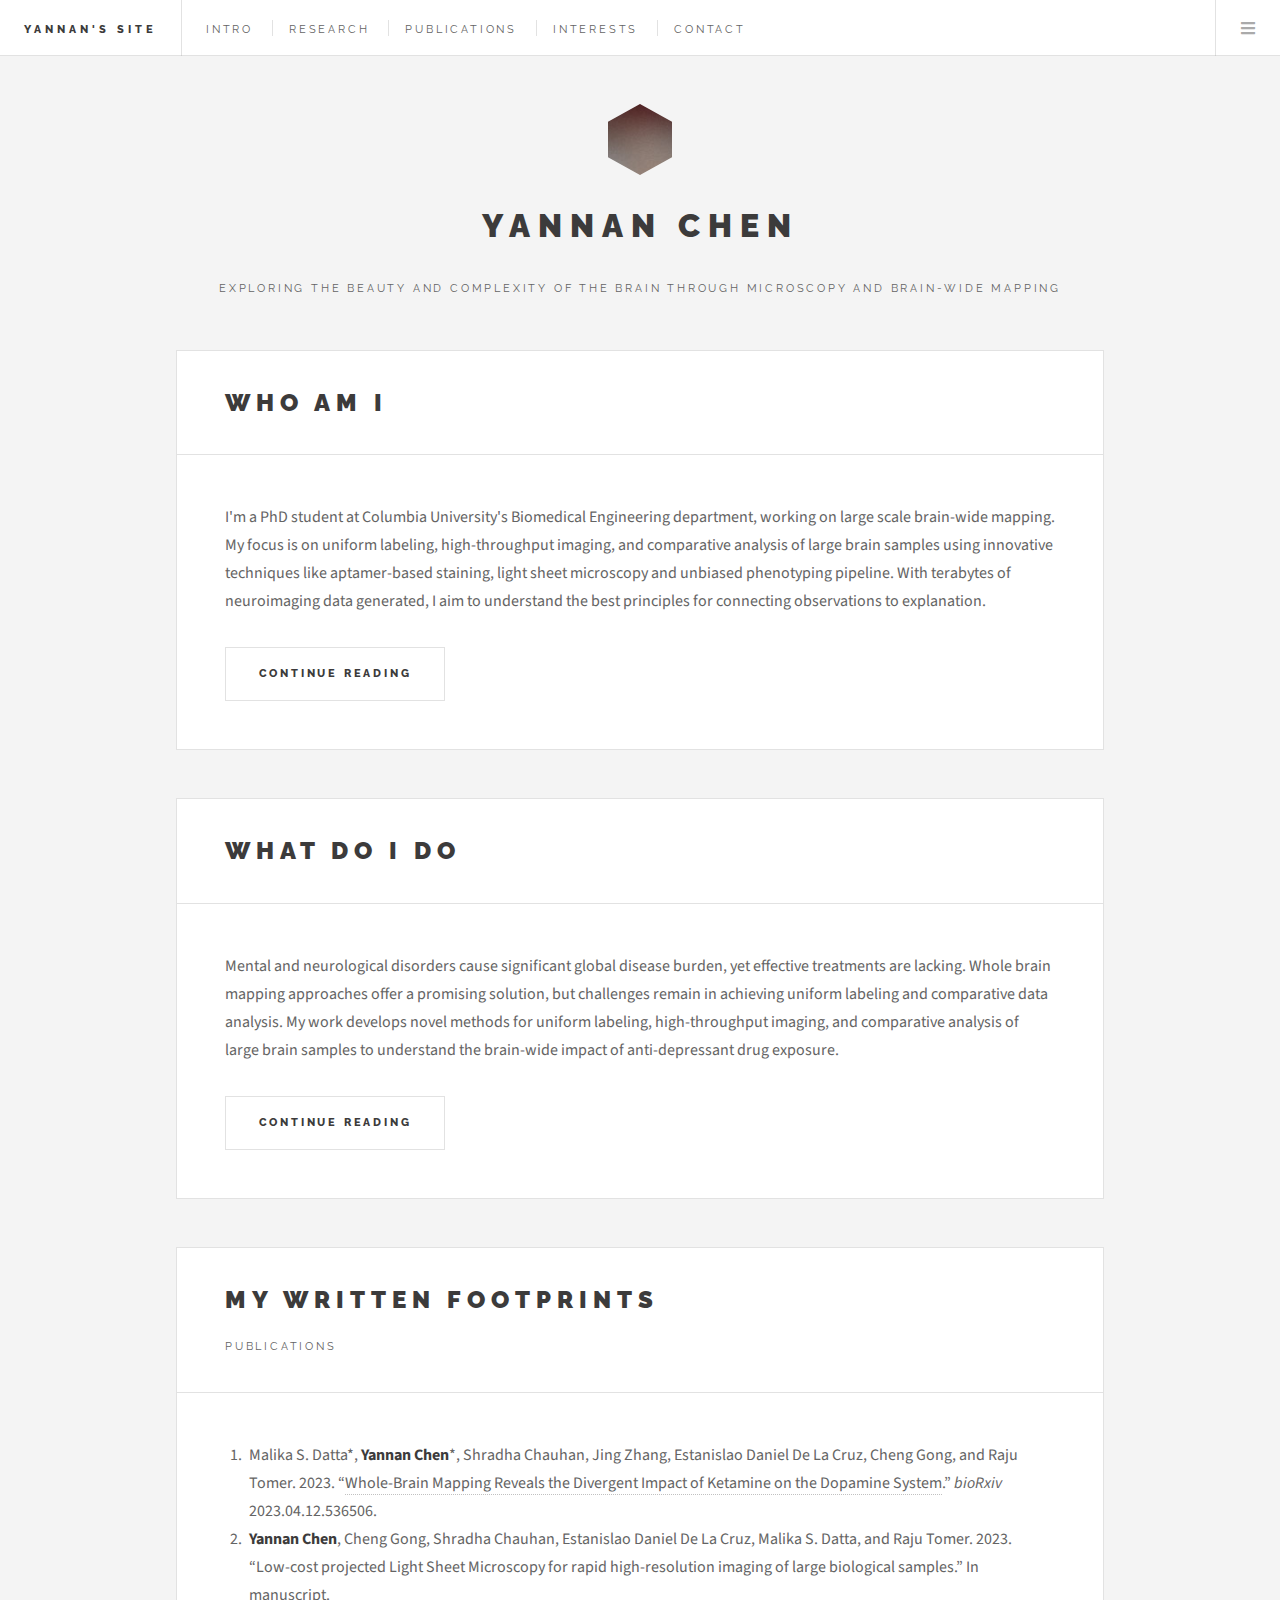
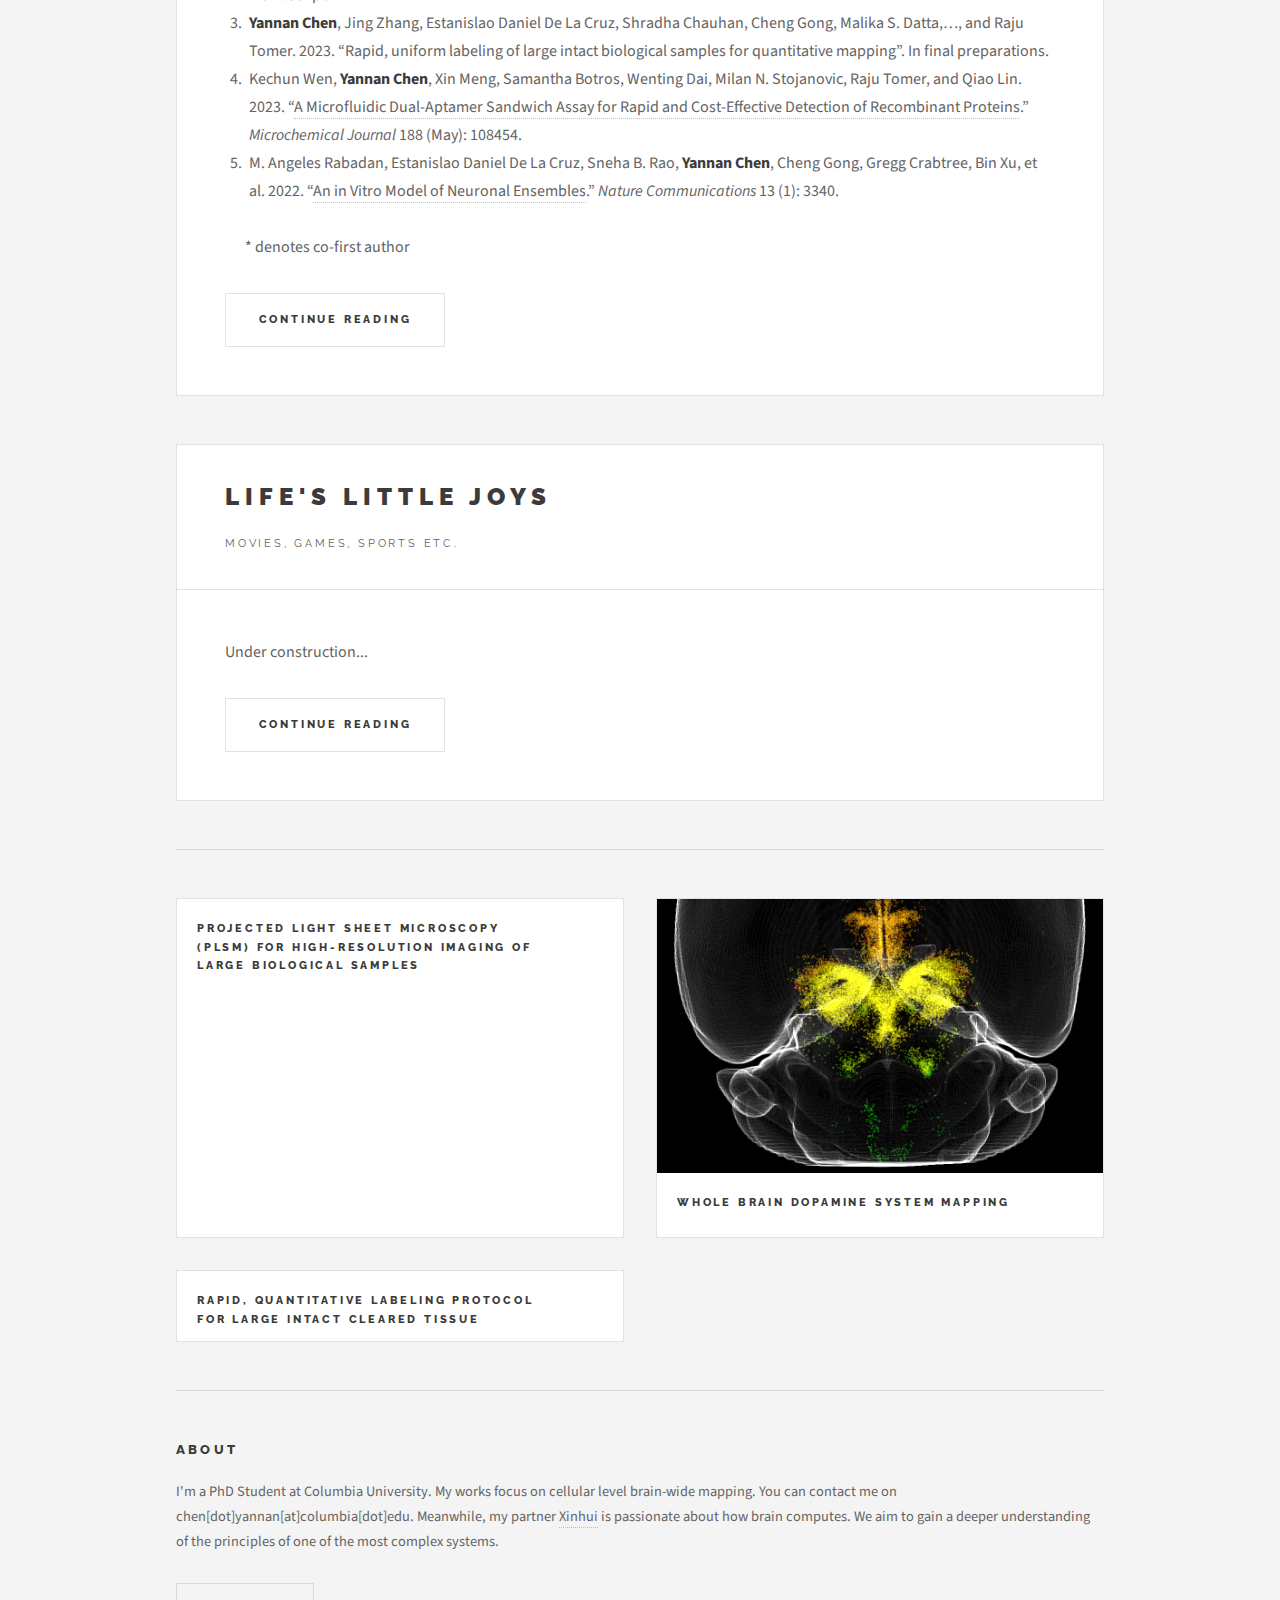
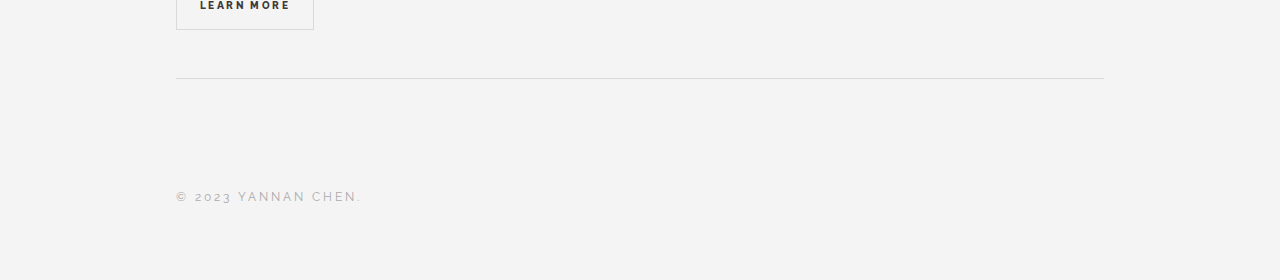
==== index.html @ 4d0bcd58 "Update publication and cv" ====
<!DOCTYPE HTML>
<!--
	Yannan Chen's website
	html5up.net | @ajlkn
	Free for personal and commercial use under the CCA 3.0 license (html5up.net/license)
-->
<html>
	<head>
		<title>Yannan Chen's Site</title>
		<meta charset="utf-8" />
		<meta name="viewport" content="width=device-width, initial-scale=1, user-scalable=no" />
		<link rel="stylesheet" href="assets/css/main.css" />
	</head>
	<body class="is-preload">

		<!-- Wrapper -->
			<div id="wrapper">

				<!-- Header -->
					<header id="header">
						<h1><a href="index.html">YANNAN'S SITE</a></h1>
						<nav class="links">
							<ul>
								<li><a href="intro.html">Intro</a></li>
								<li><a href="research.html">Research</a></li>
								<li><a href="publications.html">Publications</a></li>
								<li><a href="interests.html">Interests</a></li>
								<li><a href="contact.html">Contact</a></li>
							</ul>
						</nav>
						<nav class="main">
							<ul>
								<li class="menu">
									<a class="fa-bars" href="#menu">Menu</a>
								</li>
							</ul>
						</nav>
					</header>

				<!-- Menu -->
					<section id="menu">

						<!-- Links -->
							<section>
								<ul class="links">
									<li>
										<a href="intro.html">
											<h3>Intro</h3>
											<p>Who am I</p>
										</a>
									</li>
									<li>
										<a href="research.html">
											<h3>Research</h3>
											<p>What do I do</p>
										</a>
									</li>
									<li>
										<a href="publications.html">
											<h3>Publications</h3>
											<p>My written footprints</p>
										</a>
									</li>
									<li>
										<a href="interests.html">
											<h3>Interests</h3>
											<p>Life's little joys</p>
										</a>
									</li>
									<li>
										<a href="contact.html">
											<h3>Contact</h3>
											<p>Where to find me</p>
										</a>
									</li>
								</ul>
							</section>

						<!-- Actions -->
							<!-- <section>
								<ul class="actions stacked">
									<li><a href="#" class="button large fit">Log In</a></li>
								</ul>
							</section> -->

					</section>

				<!-- Main -->
					<div id="main">

						<!-- Post -->
							<article class="post">
								<header>
									<div class="title">
										<h2><a href="intro.html">Who am I</a></h2>
										<!-- <p></p> -->
									</div>
									<!-- <div class="meta">
										<time class="published" datetime="2015-11-01">November 1, 2015</time>
										<a href="#" class="author"><span class="name">Jane Doe</span><img src="images/avatar.jpg" alt="" /></a>
									</div> -->
								</header>
								<!-- <a href="single.html" class="image featured"><img src="images/pic01.jpg" alt="" /></a> -->
								<!-- <p><span class="image left"><img src="images/pic09.jpg" alt="" /></span> -->
									
									I'm a PhD student at Columbia University's Biomedical Engineering department, working on large scale brain-wide mapping. My focus is on uniform labeling, high-throughput imaging, and comparative analysis of large brain samples using innovative techniques like aptamer-based staining, light sheet microscopy and unbiased phenotyping pipeline. With terabytes of neuroimaging data generated, I aim to understand the best principles for connecting observations to explanation.
									
								</p>
								<footer>
									<ul class="actions">
										<li><a href="intro.html" class="button large">Continue Reading</a></li>
									</ul>
									<!-- <ul class="stats">
										<li><a href="#">General</a></li>
										<li><a href="#" class="icon solid fa-heart">28</a></li>
										<li><a href="#" class="icon solid fa-comment">128</a></li>
									</ul> -->
								</footer>
							</article>

						<!-- Post -->
							<article class="post">
								<header>
									<div class="title">
										<h2><a href="research.html">What do I do</a></h2>
										<!-- <p>Brain mapping</p> -->
									</div>
								</header>
								<!-- <a class="image right"><img src="images/TH-section.png" alt="" /></a> -->
								<p> Mental and neurological disorders cause significant global disease burden, yet effective treatments are lacking. Whole brain mapping approaches offer a promising solution, but challenges remain in achieving uniform labeling and comparative data analysis. My work develops novel methods for uniform labeling, high-throughput imaging, and comparative analysis of large brain samples to understand the brain-wide impact of anti-depressant drug exposure.</p>
								<footer>
									<ul class="actions">
										<li><a href="research.html" class="button large">Continue Reading</a></li>
									</ul>

								</footer>
							</article>

						<!-- Post -->
							<article class="post">
								<header>
									<div class="title">
										<h2><a href="publications.html">My written footprints</a></h2>
										<p>Publications</p>
									</div>
								</header>
								
								<ol>
									
									<p><li>Malika S. Datta*, <b>Yannan Chen</b>*, Shradha Chauhan, Jing Zhang, Estanislao Daniel De La Cruz, Cheng Gong, and Raju Tomer. 2023. “<a href="https://www.biorxiv.org/content/10.1101/2023.04.12.536506v1" target="_blank">Whole-Brain Mapping Reveals the Divergent Impact of Ketamine on the Dopamine System</a>.” <i>bioRxiv</i> 2023.04.12.536506.
									</li>
									<li><b>Yannan Chen</b>, Cheng Gong, Shradha Chauhan, Estanislao Daniel De La Cruz, Malika S. Datta, and Raju Tomer. 2023. “Low-cost projected Light Sheet Microscopy for rapid high-resolution imaging of large biological samples.” In manuscript.
									</li>
									<li><b>Yannan Chen</b>, Jing Zhang, Estanislao Daniel De La Cruz, Shradha Chauhan, Cheng Gong, Malika S. Datta,…, and Raju Tomer. 2023. “Rapid, uniform labeling of large intact biological samples for quantitative mapping”. In final preparations. 
									</li>
									<li>Kechun Wen, <b>Yannan Chen</b>, Xin Meng, Samantha Botros, Wenting Dai, Milan N. Stojanovic, Raju Tomer, and Qiao Lin. 2023. “<a href="https://www.sciencedirect.com/science/article/pii/S0026265X23000723" target="_blank">A Microfluidic Dual-Aptamer Sandwich Assay for Rapid and Cost-Effective Detection of Recombinant Proteins</a>.” <i>Microchemical Journal</i> 188 (May): 108454.
									</li>
									<li>M. Angeles Rabadan, Estanislao Daniel De La Cruz, Sneha B. Rao, <b>Yannan Chen</b>, Cheng Gong, Gregg Crabtree, Bin Xu, et al. 2022. “<a href="https://www.nature.com/articles/s41467-022-31073-1" target="_blank">An in Vitro Model of Neuronal Ensembles</a>.” <i>Nature Communications</i> 13 (1): 3340. 
									</li>

									<br> 

									* denotes co-first author
									</p>
								</ol>
								<footer>
									<ul class="actions">
										<li><a href="publications.html" class="button large">Continue Reading</a></li>
									</ul>

								</footer>
							</article>

							<article class="post">
								<header>
									<div class="title">
										<h2><a href="interests.html">Life's little joys</a></h2>
										<p>Movies, games, sports etc.</p>
									</div>
								</header>
						
								<p> Under construction...</p>
								<footer>
									<ul class="actions">
										<li><a href="interests.html" class="button large">Continue Reading</a></li>
									</ul>

								</footer>
							</article>


					</div>

				<!-- Sidebar -->
					<section id="sidebar">

						<!-- Intro -->
							<section id="intro">
								<a href="#" class="logo"><img src="images/logo.jpg" alt="" /></a>
								<header>
									<h2>Yannan Chen</h2>
									<p>Exploring the beauty and complexity of the brain through microscopy and brain-wide mapping</p>
								</header>
							</section>

						<!-- Mini Posts -->
							<section>
								<div class="mini-posts">

									<!-- Mini Post -->
										<article class="mini-post">
											<header>
												<h3><a href="research.html#pLSM-details">Projected Light Sheet Microscopy (pLSM) 
													for high-resolution imaging of large biological samples</a></h3>
												<!-- <time class="published" datetime="2015-10-20"></time> -->
												<!-- <a href="#" class="author"><img src="images/avatar.jpg" alt="" /></a> -->
											</header>
											<a href="research.html#pLSM-details" class="image"><img src="images/vascPLSM.png" alt="" /></a>
										</article>

									

									<!-- Mini Post -->
										<article class="mini-post">
											<header>
												<h3><a href="research.html#suiteWB-details">Whole brain dopamine system mapping </a></h3>
												<!-- <time class="published" datetime="2015-10-18">October 18, 2015</time> -->
												<!-- <a href="#" class="author"><img src="images/avatar.jpg" alt="" /></a> -->
											</header>
											<a href="research.html#suiteWB-details" class="image"><img src="images/regionWiseOverlay.png" alt="" /></a>
										</article>

									<!-- Mini Post -->
									<article class="mini-post">
										<header>
											<h3><a href="research.html#SOMAmer-details">Rapid, quantitative labeling protocol for large intact 
												cleared tissue</a></h3>
											<!-- <time class="published" datetime="2015-10-19">October 19, 2015</time> -->
											<!-- <a href="#" class="author"><img src="images/avatar.jpg" alt="" /></a> -->
										</header>
										<a href="research.html#SOMAmer-details" class="image"><img src="images/GFP-aptamer.png" alt="" /></a>
									</article>

								</div>
							</section>


						<!-- About -->
							<section class="blurb">
								<h2>About</h2>
								<p>I'm a PhD Student at Columbia University. My works focus on cellular level brain-wide mapping. You can contact me on chen[dot]yannan[at]columbia[dot]edu. Meanwhile, my partner <a href="https://xinhuili.github.io/">Xinhui</a> is passionate about how brain computes. We aim to gain a deeper understanding of the principles of one of the most complex systems.</p>
								<ul class="actions">
									<li><a href="intro.html" class="button">Learn More</a></li>
								</ul>
							</section>

						<!-- Footer -->
							<section id="footer">
								<ul class="icons">
									<!-- Source https://ionic.io/ionicons -->
									<li><a href="mailto:chen.yannan@columbia.edu" target="_blank" rel="noopener noreferrer"><ion-icon name="mail-outline" size="large"></ion-icon></a></li>
									
									<li><a href="https://twitter.com/RuoZhuyouUS" target="_blank" rel="noopener noreferrer"><ion-icon name="logo-twitter" size="large"></ion-icon></a></li>

									<!-- <li><a href="#"><ion-icon name="logo-instagram"></ion-icon></a></li> -->
						
									<li><a href="https://scholar.google.com/citations?user=HQgCuK0AAAAJ&hl=en" target="_blank" rel="noopener noreferrer"><ion-icon name="school-outline" size="large"></ion-icon></a></li>

									<li><a href="https://github.com/Yannan-Chen"
										target="_blank" rel="noopener noreferrer"><ion-icon name="logo-github" size="large"></ion-icon></a></li>
									<li><a href="https://www.linkedin.com/in/yannan-chen/"
										target="_blank" rel="noopener noreferrer"><ion-icon name="logo-linkedin" size="large"></ion-icon></a></li>
									<!-- <ion-icon name="heart"></ion-icon> -->
									<!-- <li><a href="#" class="icon solid fa-envelope"><span class="label">Email</span></a></li> -->
								</ul>
								<p class="copyright">&copy; 2023 Yannan Chen. </p>
							</section>

					</section>

			</div>

		<!-- Scripts -->
			<script src="assets/js/jquery.min.js"></script>
			<script src="assets/js/browser.min.js"></script>
			<script src="assets/js/breakpoints.min.js"></script>
			<script src="assets/js/util.js"></script>
			<script src="assets/js/main.js"></script>
			<script type="module" src="https://unpkg.com/ionicons@7.1.0/dist/ionicons/ionicons.esm.js"></script>
			<script nomodule src="https://unpkg.com/ionicons@7.1.0/dist/ionicons/ionicons.js"></script>
	</body>
</html>
---- assets/css/main.css ----
@import url(fontawesome-all.min.css);
@import url("https://fonts.googleapis.com/css?family=Source+Sans+Pro:400,700|Raleway:400,800,900");

/*
	Future Imperfect by HTML5 UP
	html5up.net | @ajlkn
	Free for personal and commercial use under the CCA 3.0 license (html5up.net/license)
*/

html, body, div, span, applet, object,
iframe, h1, h2, h3, h4, h5, h6, p, blockquote,
pre, a, abbr, acronym, address, big, cite,
code, del, dfn, em, img, ins, kbd, q, s, samp,
small, strike, strong, sub, sup, tt, var, b,
u, i, center, dl, dt, dd, ol, ul, li, fieldset,
form, label, legend, table, caption, tbody,
tfoot, thead, tr, th, td, article, aside,
canvas, details, embed, figure, figcaption,
footer, header, hgroup, menu, nav, output, ruby,
section, summary, time, mark, audio, video {
	margin: 0;
	padding: 0;
	border: 0;
	font-size: 100%;
	font: inherit;
	vertical-align: baseline;}

article, aside, details, figcaption, figure,
footer, header, hgroup, menu, nav, section {
	display: block;}

body {
	line-height: 1;
}

ol, ul {
	list-style: none;
}

blockquote, q {
	quotes: none;
}

	blockquote:before, blockquote:after, q:before, q:after {
		content: '';
		content: none;
	}

table {
	border-collapse: collapse;
	border-spacing: 0;
}

body {
	-webkit-text-size-adjust: none;
}

mark {
	background-color: transparent;
	color: inherit;
}

input::-moz-focus-inner {
	border: 0;
	padding: 0;
}

input, select, textarea {
	-moz-appearance: none;
	-webkit-appearance: none;
	-ms-appearance: none;
	appearance: none;
}

/* Basic */

	@-ms-viewport {
		width: device-width;
	}

	body {
		-ms-overflow-style: scrollbar;
	}

	@media screen and (max-width: 480px) {

		html, body {
			min-width: 320px;
		}

	}

	html {
		box-sizing: border-box;
	}

	*, *:before, *:after {
		box-sizing: inherit;
	}

	body {
		background: #f4f4f4;
	}

		body.is-preload *, body.is-preload *:before, body.is-preload *:after {
			-moz-animation: none !important;
			-webkit-animation: none !important;
			-ms-animation: none !important;
			animation: none !important;
			-moz-transition: none !important;
			-webkit-transition: none !important;
			-ms-transition: none !important;
			transition: none !important;
		}

/* Type */

	body, input, select, textarea {
		color: #646464;
		font-family: "Source Sans Pro", Helvetica, sans-serif;
		font-size: 14pt;
		font-weight: 400;
		line-height: 1.75;
	}

		@media screen and (max-width: 1680px) {

			body, input, select, textarea {
				font-size: 12pt;
			}

		}

		@media screen and (max-width: 1280px) {

			body, input, select, textarea {
				font-size: 12pt;
			}

		}

		@media screen and (max-width: 980px) {

			body, input, select, textarea {
				font-size: 12pt;
			}

		}

		@media screen and (max-width: 736px) {

			body, input, select, textarea {
				font-size: 12pt;
			}

		}

		@media screen and (max-width: 480px) {

			body, input, select, textarea {
				font-size: 12pt;
			}

		}

	a {
		-moz-transition: color 0.2s ease, border-bottom-color 0.2s ease;
		-webkit-transition: color 0.2s ease, border-bottom-color 0.2s ease;
		-ms-transition: color 0.2s ease, border-bottom-color 0.2s ease;
		transition: color 0.2s ease, border-bottom-color 0.2s ease;
		border-bottom: dotted 1px rgba(160, 160, 160, 0.65);
		color: inherit;
		text-decoration: none;
	}

		a:before {
			-moz-transition: color 0.2s ease;
			-webkit-transition: color 0.2s ease;
			-ms-transition: color 0.2s ease;
			transition: color 0.2s ease;
		}

		a:hover {
			border-bottom-color: transparent;
			color: #2ebaae !important;
		}

			a:hover:before {
				color: #2ebaae !important;
			}

	strong, b {
		color: #3c3b3b;
		font-weight: 700;
	}

	em, i {
		font-style: italic;
	}

	p {
		margin: 0 0 2em 0;
	}

	h1, h2, h3, h4, h5, h6 {
		color: #3c3b3b;
		font-family: "Raleway", Helvetica, sans-serif;
		font-weight: 800;
		letter-spacing: 0.25em;
		line-height: 1.65;
		margin: 0 0 1em 0;
		text-transform: uppercase;
	}

		h1 a, h2 a, h3 a, h4 a, h5 a, h6 a {
			color: inherit;
			border-bottom: 0;
		}

	h2 {
		font-size: 1.1em;
	}

	h3 {
		font-size: 0.9em;
	}

	h4 {
		font-size: 0.7em;
	}

	h5 {
		font-size: 0.7em;
	}

	h6 {
		font-size: 0.7em;
	}

	sub {
		font-size: 0.8em;
		position: relative;
		top: 0.5em;
	}

	sup {
		font-size: 0.8em;
		position: relative;
		top: -0.5em;
	}

	blockquote {
		border-left: solid 4px rgba(160, 160, 160, 0.3);
		font-style: italic;
		margin: 0 0 2em 0;
		padding: 0.5em 0 0.5em 2em;
	}

	code {
		background: rgba(160, 160, 160, 0.075);
		border: solid 1px rgba(160, 160, 160, 0.3);
		font-family: "Courier New", monospace;
		font-size: 0.9em;
		margin: 0 0.25em;
		padding: 0.25em 0.65em;
	}

	pre {
		-webkit-overflow-scrolling: touch;
		font-family: "Courier New", monospace;
		font-size: 0.9em;
		margin: 0 0 2em 0;
	}

		pre code {
			display: block;
			line-height: 1.75em;
			padding: 1em 1.5em;
			overflow-x: auto;
		}

	hr {
		border: 0;
		border-bottom: solid 1px rgba(160, 160, 160, 0.3);
		margin: 2em 0;
	}

		hr.major {
			margin: 3em 0;
		}

	.align-left {
		text-align: left;
	}

	.align-center {
		text-align: center;
	}

	.align-right {
		text-align: right;
	}

/* Row */

	.row {
		display: flex;
		flex-wrap: wrap;
		box-sizing: border-box;
		align-items: stretch;
	}

		.row > * {
			box-sizing: border-box;
		}

		.row.gtr-uniform > * > :last-child {
			margin-bottom: 0;
		}

		.row.aln-left {
			justify-content: flex-start;
		}

		.row.aln-center {
			justify-content: center;
		}

		.row.aln-right {
			justify-content: flex-end;
		}

		.row.aln-top {
			align-items: flex-start;
		}

		.row.aln-middle {
			align-items: center;
		}

		.row.aln-bottom {
			align-items: flex-end;
		}

		.row > .imp {
			order: -1;
		}

		.row > .col-1 {
			width: 8.33333%;
		}

		.row > .off-1 {
			margin-left: 8.33333%;
		}

		.row > .col-2 {
			width: 16.66667%;
		}

		.row > .off-2 {
			margin-left: 16.66667%;
		}

		.row > .col-3 {
			width: 25%;
		}

		.row > .off-3 {
			margin-left: 25%;
		}

		.row > .col-4 {
			width: 33.33333%;
		}

		.row > .off-4 {
			margin-left: 33.33333%;
		}

		.row > .col-5 {
			width: 41.66667%;
		}

		.row > .off-5 {
			margin-left: 41.66667%;
		}

		.row > .col-6 {
			width: 50%;
		}

		.row > .off-6 {
			margin-left: 50%;
		}

		.row > .col-7 {
			width: 58.33333%;
		}

		.row > .off-7 {
			margin-left: 58.33333%;
		}

		.row > .col-8 {
			width: 66.66667%;
		}

		.row > .off-8 {
			margin-left: 66.66667%;
		}

		.row > .col-9 {
			width: 75%;
		}

		.row > .off-9 {
			margin-left: 75%;
		}

		.row > .col-10 {
			width: 83.33333%;
		}

		.row > .off-10 {
			margin-left: 83.33333%;
		}

		.row > .col-11 {
			width: 91.66667%;
		}

		.row > .off-11 {
			margin-left: 91.66667%;
		}

		.row > .col-12 {
			width: 100%;
		}

		.row > .off-12 {
			margin-left: 100%;
		}

		.row.gtr-0 {
			margin-top: 0;
			margin-left: 0em;
		}

			.row.gtr-0 > * {
				padding: 0 0 0 0em;
			}

			.row.gtr-0.gtr-uniform {
				margin-top: 0em;
			}

				.row.gtr-0.gtr-uniform > * {
					padding-top: 0em;
				}

		.row.gtr-25 {
			margin-top: 0;
			margin-left: -0.25em;
		}

			.row.gtr-25 > * {
				padding: 0 0 0 0.25em;
			}

			.row.gtr-25.gtr-uniform {
				margin-top: -0.25em;
			}

				.row.gtr-25.gtr-uniform > * {
					padding-top: 0.25em;
				}

		.row.gtr-50 {
			margin-top: 0;
			margin-left: -0.5em;
		}

			.row.gtr-50 > * {
				padding: 0 0 0 0.5em;
			}

			.row.gtr-50.gtr-uniform {
				margin-top: -0.5em;
			}

				.row.gtr-50.gtr-uniform > * {
					padding-top: 0.5em;
				}

		.row {
			margin-top: 0;
			margin-left: -1em;
		}

			.row > * {
				padding: 0 0 0 1em;
			}

			.row.gtr-uniform {
				margin-top: -1em;
			}

				.row.gtr-uniform > * {
					padding-top: 1em;
				}

		.row.gtr-150 {
			margin-top: 0;
			margin-left: -1.5em;
		}

			.row.gtr-150 > * {
				padding: 0 0 0 1.5em;
			}

			.row.gtr-150.gtr-uniform {
				margin-top: -1.5em;
			}

				.row.gtr-150.gtr-uniform > * {
					padding-top: 1.5em;
				}

		.row.gtr-200 {
			margin-top: 0;
			margin-left: -2em;
		}

			.row.gtr-200 > * {
				padding: 0 0 0 2em;
			}

			.row.gtr-200.gtr-uniform {
				margin-top: -2em;
			}

				.row.gtr-200.gtr-uniform > * {
					padding-top: 2em;
				}

		@media screen and (max-width: 1680px) {

			.row {
				display: flex;
				flex-wrap: wrap;
				box-sizing: border-box;
				align-items: stretch;
			}

				.row > * {
					box-sizing: border-box;
				}

				.row.gtr-uniform > * > :last-child {
					margin-bottom: 0;
				}

				.row.aln-left {
					justify-content: flex-start;
				}

				.row.aln-center {
					justify-content: center;
				}

				.row.aln-right {
					justify-content: flex-end;
				}

				.row.aln-top {
					align-items: flex-start;
				}

				.row.aln-middle {
					align-items: center;
				}

				.row.aln-bottom {
					align-items: flex-end;
				}

				.row > .imp-xlarge {
					order: -1;
				}

				.row > .col-1-xlarge {
					width: 8.33333%;
				}

				.row > .off-1-xlarge {
					margin-left: 8.33333%;
				}

				.row > .col-2-xlarge {
					width: 16.66667%;
				}

				.row > .off-2-xlarge {
					margin-left: 16.66667%;
				}

				.row > .col-3-xlarge {
					width: 25%;
				}

				.row > .off-3-xlarge {
					margin-left: 25%;
				}

				.row > .col-4-xlarge {
					width: 33.33333%;
				}

				.row > .off-4-xlarge {
					margin-left: 33.33333%;
				}

				.row > .col-5-xlarge {
					width: 41.66667%;
				}

				.row > .off-5-xlarge {
					margin-left: 41.66667%;
				}

				.row > .col-6-xlarge {
					width: 50%;
				}

				.row > .off-6-xlarge {
					margin-left: 50%;
				}

				.row > .col-7-xlarge {
					width: 58.33333%;
				}

				.row > .off-7-xlarge {
					margin-left: 58.33333%;
				}

				.row > .col-8-xlarge {
					width: 66.66667%;
				}

				.row > .off-8-xlarge {
					margin-left: 66.66667%;
				}

				.row > .col-9-xlarge {
					width: 75%;
				}

				.row > .off-9-xlarge {
					margin-left: 75%;
				}

				.row > .col-10-xlarge {
					width: 83.33333%;
				}

				.row > .off-10-xlarge {
					margin-left: 83.33333%;
				}

				.row > .col-11-xlarge {
					width: 91.66667%;
				}

				.row > .off-11-xlarge {
					margin-left: 91.66667%;
				}

				.row > .col-12-xlarge {
					width: 100%;
				}

				.row > .off-12-xlarge {
					margin-left: 100%;
				}

				.row.gtr-0 {
					margin-top: 0;
					margin-left: 0em;
				}

					.row.gtr-0 > * {
						padding: 0 0 0 0em;
					}

					.row.gtr-0.gtr-uniform {
						margin-top: 0em;
					}

						.row.gtr-0.gtr-uniform > * {
							padding-top: 0em;
						}

				.row.gtr-25 {
					margin-top: 0;
					margin-left: -0.25em;
				}

					.row.gtr-25 > * {
						padding: 0 0 0 0.25em;
					}

					.row.gtr-25.gtr-uniform {
						margin-top: -0.25em;
					}

						.row.gtr-25.gtr-uniform > * {
							padding-top: 0.25em;
						}

				.row.gtr-50 {
					margin-top: 0;
					margin-left: -0.5em;
				}

					.row.gtr-50 > * {
						padding: 0 0 0 0.5em;
					}

					.row.gtr-50.gtr-uniform {
						margin-top: -0.5em;
					}

						.row.gtr-50.gtr-uniform > * {
							padding-top: 0.5em;
						}

				.row {
					margin-top: 0;
					margin-left: -1em;
				}

					.row > * {
						padding: 0 0 0 1em;
					}

					.row.gtr-uniform {
						margin-top: -1em;
					}

						.row.gtr-uniform > * {
							padding-top: 1em;
						}

				.row.gtr-150 {
					margin-top: 0;
					margin-left: -1.5em;
				}

					.row.gtr-150 > * {
						padding: 0 0 0 1.5em;
					}

					.row.gtr-150.gtr-uniform {
						margin-top: -1.5em;
					}

						.row.gtr-150.gtr-uniform > * {
							padding-top: 1.5em;
						}

				.row.gtr-200 {
					margin-top: 0;
					margin-left: -2em;
				}

					.row.gtr-200 > * {
						padding: 0 0 0 2em;
					}

					.row.gtr-200.gtr-uniform {
						margin-top: -2em;
					}

						.row.gtr-200.gtr-uniform > * {
							padding-top: 2em;
						}

		}

		@media screen and (max-width: 1280px) {

			.row {
				display: flex;
				flex-wrap: wrap;
				box-sizing: border-box;
				align-items: stretch;
			}

				.row > * {
					box-sizing: border-box;
				}

				.row.gtr-uniform > * > :last-child {
					margin-bottom: 0;
				}

				.row.aln-left {
					justify-content: flex-start;
				}

				.row.aln-center {
					justify-content: center;
				}

				.row.aln-right {
					justify-content: flex-end;
				}

				.row.aln-top {
					align-items: flex-start;
				}

				.row.aln-middle {
					align-items: center;
				}

				.row.aln-bottom {
					align-items: flex-end;
				}

				.row > .imp-large {
					order: -1;
				}

				.row > .col-1-large {
					width: 8.33333%;
				}

				.row > .off-1-large {
					margin-left: 8.33333%;
				}

				.row > .col-2-large {
					width: 16.66667%;
				}

				.row > .off-2-large {
					margin-left: 16.66667%;
				}

				.row > .col-3-large {
					width: 25%;
				}

				.row > .off-3-large {
					margin-left: 25%;
				}

				.row > .col-4-large {
					width: 33.33333%;
				}

				.row > .off-4-large {
					margin-left: 33.33333%;
				}

				.row > .col-5-large {
					width: 41.66667%;
				}

				.row > .off-5-large {
					margin-left: 41.66667%;
				}

				.row > .col-6-large {
					width: 50%;
				}

				.row > .off-6-large {
					margin-left: 50%;
				}

				.row > .col-7-large {
					width: 58.33333%;
				}

				.row > .off-7-large {
					margin-left: 58.33333%;
				}

				.row > .col-8-large {
					width: 66.66667%;
				}

				.row > .off-8-large {
					margin-left: 66.66667%;
				}

				.row > .col-9-large {
					width: 75%;
				}

				.row > .off-9-large {
					margin-left: 75%;
				}

				.row > .col-10-large {
					width: 83.33333%;
				}

				.row > .off-10-large {
					margin-left: 83.33333%;
				}

				.row > .col-11-large {
					width: 91.66667%;
				}

				.row > .off-11-large {
					margin-left: 91.66667%;
				}

				.row > .col-12-large {
					width: 100%;
				}

				.row > .off-12-large {
					margin-left: 100%;
				}

				.row.gtr-0 {
					margin-top: 0;
					margin-left: 0em;
				}

					.row.gtr-0 > * {
						padding: 0 0 0 0em;
					}

					.row.gtr-0.gtr-uniform {
						margin-top: 0em;
					}

						.row.gtr-0.gtr-uniform > * {
							padding-top: 0em;
						}

				.row.gtr-25 {
					margin-top: 0;
					margin-left: -0.25em;
				}

					.row.gtr-25 > * {
						padding: 0 0 0 0.25em;
					}

					.row.gtr-25.gtr-uniform {
						margin-top: -0.25em;
					}

						.row.gtr-25.gtr-uniform > * {
							padding-top: 0.25em;
						}

				.row.gtr-50 {
					margin-top: 0;
					margin-left: -0.5em;
				}

					.row.gtr-50 > * {
						padding: 0 0 0 0.5em;
					}

					.row.gtr-50.gtr-uniform {
						margin-top: -0.5em;
					}

						.row.gtr-50.gtr-uniform > * {
							padding-top: 0.5em;
						}

				.row {
					margin-top: 0;
					margin-left: -1em;
				}

					.row > * {
						padding: 0 0 0 1em;
					}

					.row.gtr-uniform {
						margin-top: -1em;
					}

						.row.gtr-uniform > * {
							padding-top: 1em;
						}

				.row.gtr-150 {
					margin-top: 0;
					margin-left: -1.5em;
				}

					.row.gtr-150 > * {
						padding: 0 0 0 1.5em;
					}

					.row.gtr-150.gtr-uniform {
						margin-top: -1.5em;
					}

						.row.gtr-150.gtr-uniform > * {
							padding-top: 1.5em;
						}

				.row.gtr-200 {
					margin-top: 0;
					margin-left: -2em;
				}

					.row.gtr-200 > * {
						padding: 0 0 0 2em;
					}

					.row.gtr-200.gtr-uniform {
						margin-top: -2em;
					}

						.row.gtr-200.gtr-uniform > * {
							padding-top: 2em;
						}

		}

		@media screen and (max-width: 980px) {

			.row {
				display: flex;
				flex-wrap: wrap;
				box-sizing: border-box;
				align-items: stretch;
			}

				.row > * {
					box-sizing: border-box;
				}

				.row.gtr-uniform > * > :last-child {
					margin-bottom: 0;
				}

				.row.aln-left {
					justify-content: flex-start;
				}

				.row.aln-center {
					justify-content: center;
				}

				.row.aln-right {
					justify-content: flex-end;
				}

				.row.aln-top {
					align-items: flex-start;
				}

				.row.aln-middle {
					align-items: center;
				}

				.row.aln-bottom {
					align-items: flex-end;
				}

				.row > .imp-medium {
					order: -1;
				}

				.row > .col-1-medium {
					width: 8.33333%;
				}

				.row > .off-1-medium {
					margin-left: 8.33333%;
				}

				.row > .col-2-medium {
					width: 16.66667%;
				}

				.row > .off-2-medium {
					margin-left: 16.66667%;
				}

				.row > .col-3-medium {
					width: 25%;
				}

				.row > .off-3-medium {
					margin-left: 25%;
				}

				.row > .col-4-medium {
					width: 33.33333%;
				}

				.row > .off-4-medium {
					margin-left: 33.33333%;
				}

				.row > .col-5-medium {
					width: 41.66667%;
				}

				.row > .off-5-medium {
					margin-left: 41.66667%;
				}

				.row > .col-6-medium {
					width: 50%;
				}

				.row > .off-6-medium {
					margin-left: 50%;
				}

				.row > .col-7-medium {
					width: 58.33333%;
				}

				.row > .off-7-medium {
					margin-left: 58.33333%;
				}

				.row > .col-8-medium {
					width: 66.66667%;
				}

				.row > .off-8-medium {
					margin-left: 66.66667%;
				}

				.row > .col-9-medium {
					width: 75%;
				}

				.row > .off-9-medium {
					margin-left: 75%;
				}

				.row > .col-10-medium {
					width: 83.33333%;
				}

				.row > .off-10-medium {
					margin-left: 83.33333%;
				}

				.row > .col-11-medium {
					width: 91.66667%;
				}

				.row > .off-11-medium {
					margin-left: 91.66667%;
				}

				.row > .col-12-medium {
					width: 100%;
				}

				.row > .off-12-medium {
					margin-left: 100%;
				}

				.row.gtr-0 {
					margin-top: 0;
					margin-left: 0em;
				}

					.row.gtr-0 > * {
						padding: 0 0 0 0em;
					}

					.row.gtr-0.gtr-uniform {
						margin-top: 0em;
					}

						.row.gtr-0.gtr-uniform > * {
							padding-top: 0em;
						}

				.row.gtr-25 {
					margin-top: 0;
					margin-left: -0.25em;
				}

					.row.gtr-25 > * {
						padding: 0 0 0 0.25em;
					}

					.row.gtr-25.gtr-uniform {
						margin-top: -0.25em;
					}

						.row.gtr-25.gtr-uniform > * {
							padding-top: 0.25em;
						}

				.row.gtr-50 {
					margin-top: 0;
					margin-left: -0.5em;
				}

					.row.gtr-50 > * {
						padding: 0 0 0 0.5em;
					}

					.row.gtr-50.gtr-uniform {
						margin-top: -0.5em;
					}

						.row.gtr-50.gtr-uniform > * {
							padding-top: 0.5em;
						}

				.row {
					margin-top: 0;
					margin-left: -1em;
				}

					.row > * {
						padding: 0 0 0 1em;
					}

					.row.gtr-uniform {
						margin-top: -1em;
					}

						.row.gtr-uniform > * {
							padding-top: 1em;
						}

				.row.gtr-150 {
					margin-top: 0;
					margin-left: -1.5em;
				}

					.row.gtr-150 > * {
						padding: 0 0 0 1.5em;
					}

					.row.gtr-150.gtr-uniform {
						margin-top: -1.5em;
					}

						.row.gtr-150.gtr-uniform > * {
							padding-top: 1.5em;
						}

				.row.gtr-200 {
					margin-top: 0;
					margin-left: -2em;
				}

					.row.gtr-200 > * {
						padding: 0 0 0 2em;
					}

					.row.gtr-200.gtr-uniform {
						margin-top: -2em;
					}

						.row.gtr-200.gtr-uniform > * {
							padding-top: 2em;
						}

		}

		@media screen and (max-width: 736px) {

			.row {
				display: flex;
				flex-wrap: wrap;
				box-sizing: border-box;
				align-items: stretch;
			}

				.row > * {
					box-sizing: border-box;
				}

				.row.gtr-uniform > * > :last-child {
					margin-bottom: 0;
				}

				.row.aln-left {
					justify-content: flex-start;
				}

				.row.aln-center {
					justify-content: center;
				}

				.row.aln-right {
					justify-content: flex-end;
				}

				.row.aln-top {
					align-items: flex-start;
				}

				.row.aln-middle {
					align-items: center;
				}

				.row.aln-bottom {
					align-items: flex-end;
				}

				.row > .imp-small {
					order: -1;
				}

				.row > .col-1-small {
					width: 8.33333%;
				}

				.row > .off-1-small {
					margin-left: 8.33333%;
				}

				.row > .col-2-small {
					width: 16.66667%;
				}

				.row > .off-2-small {
					margin-left: 16.66667%;
				}

				.row > .col-3-small {
					width: 25%;
				}

				.row > .off-3-small {
					margin-left: 25%;
				}

				.row > .col-4-small {
					width: 33.33333%;
				}

				.row > .off-4-small {
					margin-left: 33.33333%;
				}

				.row > .col-5-small {
					width: 41.66667%;
				}

				.row > .off-5-small {
					margin-left: 41.66667%;
				}

				.row > .col-6-small {
					width: 50%;
				}

				.row > .off-6-small {
					margin-left: 50%;
				}

				.row > .col-7-small {
					width: 58.33333%;
				}

				.row > .off-7-small {
					margin-left: 58.33333%;
				}

				.row > .col-8-small {
					width: 66.66667%;
				}

				.row > .off-8-small {
					margin-left: 66.66667%;
				}

				.row > .col-9-small {
					width: 75%;
				}

				.row > .off-9-small {
					margin-left: 75%;
				}

				.row > .col-10-small {
					width: 83.33333%;
				}

				.row > .off-10-small {
					margin-left: 83.33333%;
				}

				.row > .col-11-small {
					width: 91.66667%;
				}

				.row > .off-11-small {
					margin-left: 91.66667%;
				}

				.row > .col-12-small {
					width: 100%;
				}

				.row > .off-12-small {
					margin-left: 100%;
				}

				.row.gtr-0 {
					margin-top: 0;
					margin-left: 0em;
				}

					.row.gtr-0 > * {
						padding: 0 0 0 0em;
					}

					.row.gtr-0.gtr-uniform {
						margin-top: 0em;
					}

						.row.gtr-0.gtr-uniform > * {
							padding-top: 0em;
						}

				.row.gtr-25 {
					margin-top: 0;
					margin-left: -0.25em;
				}

					.row.gtr-25 > * {
						padding: 0 0 0 0.25em;
					}

					.row.gtr-25.gtr-uniform {
						margin-top: -0.25em;
					}

						.row.gtr-25.gtr-uniform > * {
							padding-top: 0.25em;
						}

				.row.gtr-50 {
					margin-top: 0;
					margin-left: -0.5em;
				}

					.row.gtr-50 > * {
						padding: 0 0 0 0.5em;
					}

					.row.gtr-50.gtr-uniform {
						margin-top: -0.5em;
					}

						.row.gtr-50.gtr-uniform > * {
							padding-top: 0.5em;
						}

				.row {
					margin-top: 0;
					margin-left: -1em;
				}

					.row > * {
						padding: 0 0 0 1em;
					}

					.row.gtr-uniform {
						margin-top: -1em;
					}

						.row.gtr-uniform > * {
							padding-top: 1em;
						}

				.row.gtr-150 {
					margin-top: 0;
					margin-left: -1.5em;
				}

					.row.gtr-150 > * {
						padding: 0 0 0 1.5em;
					}

					.row.gtr-150.gtr-uniform {
						margin-top: -1.5em;
					}

						.row.gtr-150.gtr-uniform > * {
							padding-top: 1.5em;
						}

				.row.gtr-200 {
					margin-top: 0;
					margin-left: -2em;
				}

					.row.gtr-200 > * {
						padding: 0 0 0 2em;
					}

					.row.gtr-200.gtr-uniform {
						margin-top: -2em;
					}

						.row.gtr-200.gtr-uniform > * {
							padding-top: 2em;
						}

		}

		@media screen and (max-width: 480px) {

			.row {
				display: flex;
				flex-wrap: wrap;
				box-sizing: border-box;
				align-items: stretch;
			}

				.row > * {
					box-sizing: border-box;
				}

				.row.gtr-uniform > * > :last-child {
					margin-bottom: 0;
				}

				.row.aln-left {
					justify-content: flex-start;
				}

				.row.aln-center {
					justify-content: center;
				}

				.row.aln-right {
					justify-content: flex-end;
				}

				.row.aln-top {
					align-items: flex-start;
				}

				.row.aln-middle {
					align-items: center;
				}

				.row.aln-bottom {
					align-items: flex-end;
				}

				.row > .imp-xsmall {
					order: -1;
				}

				.row > .col-1-xsmall {
					width: 8.33333%;
				}

				.row > .off-1-xsmall {
					margin-left: 8.33333%;
				}

				.row > .col-2-xsmall {
					width: 16.66667%;
				}

				.row > .off-2-xsmall {
					margin-left: 16.66667%;
				}

				.row > .col-3-xsmall {
					width: 25%;
				}

				.row > .off-3-xsmall {
					margin-left: 25%;
				}

				.row > .col-4-xsmall {
					width: 33.33333%;
				}

				.row > .off-4-xsmall {
					margin-left: 33.33333%;
				}

				.row > .col-5-xsmall {
					width: 41.66667%;
				}

				.row > .off-5-xsmall {
					margin-left: 41.66667%;
				}

				.row > .col-6-xsmall {
					width: 50%;
				}

				.row > .off-6-xsmall {
					margin-left: 50%;
				}

				.row > .col-7-xsmall {
					width: 58.33333%;
				}

				.row > .off-7-xsmall {
					margin-left: 58.33333%;
				}

				.row > .col-8-xsmall {
					width: 66.66667%;
				}

				.row > .off-8-xsmall {
					margin-left: 66.66667%;
				}

				.row > .col-9-xsmall {
					width: 75%;
				}

				.row > .off-9-xsmall {
					margin-left: 75%;
				}

				.row > .col-10-xsmall {
					width: 83.33333%;
				}

				.row > .off-10-xsmall {
					margin-left: 83.33333%;
				}

				.row > .col-11-xsmall {
					width: 91.66667%;
				}

				.row > .off-11-xsmall {
					margin-left: 91.66667%;
				}

				.row > .col-12-xsmall {
					width: 100%;
				}

				.row > .off-12-xsmall {
					margin-left: 100%;
				}

				.row.gtr-0 {
					margin-top: 0;
					margin-left: 0em;
				}

					.row.gtr-0 > * {
						padding: 0 0 0 0em;
					}

					.row.gtr-0.gtr-uniform {
						margin-top: 0em;
					}

						.row.gtr-0.gtr-uniform > * {
							padding-top: 0em;
						}

				.row.gtr-25 {
					margin-top: 0;
					margin-left: -0.25em;
				}

					.row.gtr-25 > * {
						padding: 0 0 0 0.25em;
					}

					.row.gtr-25.gtr-uniform {
						margin-top: -0.25em;
					}

						.row.gtr-25.gtr-uniform > * {
							padding-top: 0.25em;
						}

				.row.gtr-50 {
					margin-top: 0;
					margin-left: -0.5em;
				}

					.row.gtr-50 > * {
						padding: 0 0 0 0.5em;
					}

					.row.gtr-50.gtr-uniform {
						margin-top: -0.5em;
					}

						.row.gtr-50.gtr-uniform > * {
							padding-top: 0.5em;
						}

				.row {
					margin-top: 0;
					margin-left: -1em;
				}

					.row > * {
						padding: 0 0 0 1em;
					}

					.row.gtr-uniform {
						margin-top: -1em;
					}

						.row.gtr-uniform > * {
							padding-top: 1em;
						}

				.row.gtr-150 {
					margin-top: 0;
					margin-left: -1.5em;
				}

					.row.gtr-150 > * {
						padding: 0 0 0 1.5em;
					}

					.row.gtr-150.gtr-uniform {
						margin-top: -1.5em;
					}

						.row.gtr-150.gtr-uniform > * {
							padding-top: 1.5em;
						}

				.row.gtr-200 {
					margin-top: 0;
					margin-left: -2em;
				}

					.row.gtr-200 > * {
						padding: 0 0 0 2em;
					}

					.row.gtr-200.gtr-uniform {
						margin-top: -2em;
					}

						.row.gtr-200.gtr-uniform > * {
							padding-top: 2em;
						}

		}

/* Author */

	.author {
		display: -moz-flex;
		display: -webkit-flex;
		display: -ms-flex;
		display: flex;
		-moz-flex-direction: row;
		-webkit-flex-direction: row;
		-ms-flex-direction: row;
		flex-direction: row;
		-moz-align-items: center;
		-webkit-align-items: center;
		-ms-align-items: center;
		align-items: center;
		-moz-justify-content: -moz-flex-end;
		-webkit-justify-content: -webkit-flex-end;
		-ms-justify-content: -ms-flex-end;
		justify-content: flex-end;
		border-bottom: 0;
		font-family: "Raleway", Helvetica, sans-serif;
		font-size: 0.6em;
		font-weight: 400;
		letter-spacing: 0.25em;
		text-transform: uppercase;
		white-space: nowrap;
	}

		.author .name {
			-moz-transition: border-bottom-color 0.2s ease;
			-webkit-transition: border-bottom-color 0.2s ease;
			-ms-transition: border-bottom-color 0.2s ease;
			transition: border-bottom-color 0.2s ease;
			border-bottom: dotted 1px rgba(160, 160, 160, 0.65);
			display: block;
			margin: 0 1.5em 0 0;
		}

		.author img {
			border-radius: 100%;
			display: block;
			width: 4em;
		}

		.author:hover .name {
			border-bottom-color: transparent;
		}

/* Blurb */

	.blurb h2 {
		font-size: 0.8em;
		margin: 0 0 1.5em 0;
	}

	.blurb h3 {
		font-size: 0.7em;
	}

	.blurb p {
		font-size: 0.9em;
	}

/* Box */

	.box {
		border: solid 1px rgba(160, 160, 160, 0.3);
		margin-bottom: 2em;
		padding: 1.5em;
	}

		.box > :last-child,
		.box > :last-child > :last-child,
		.box > :last-child > :last-child > :last-child {
			margin-bottom: 0;
		}

		.box.alt {
			border: 0;
			border-radius: 0;
			padding: 0;
		}

/* Button */

	input[type="submit"],
	input[type="reset"],
	input[type="button"],
	button,
	.button {
		-moz-appearance: none;
		-webkit-appearance: none;
		-ms-appearance: none;
		appearance: none;
		-moz-transition: background-color 0.2s ease, box-shadow 0.2s ease, color 0.2s ease;
		-webkit-transition: background-color 0.2s ease, box-shadow 0.2s ease, color 0.2s ease;
		-ms-transition: background-color 0.2s ease, box-shadow 0.2s ease, color 0.2s ease;
		transition: background-color 0.2s ease, box-shadow 0.2s ease, color 0.2s ease;
		background-color: transparent;
		border: 0;
		box-shadow: inset 0 0 0 1px rgba(160, 160, 160, 0.3);
		color: #3c3b3b !important;
		cursor: pointer;
		display: inline-block;
		font-family: "Raleway", Helvetica, sans-serif;
		font-size: 0.6em;
		font-weight: 800;
		height: 4.8125em;
		letter-spacing: 0.25em;
		line-height: 4.8125em;
		padding: 0 2.5em;
		text-align: center;
		text-decoration: none;
		text-transform: uppercase;
		white-space: nowrap;
	}

		input[type="submit"]:hover,
		input[type="reset"]:hover,
		input[type="button"]:hover,
		button:hover,
		.button:hover {
			box-shadow: inset 0 0 0 1px #2ebaae;
			color: #2ebaae !important;
		}

			input[type="submit"]:hover:active,
			input[type="reset"]:hover:active,
			input[type="button"]:hover:active,
			button:hover:active,
			.button:hover:active {
				background-color: rgba(46, 186, 174, 0.05);
			}

		input[type="submit"]:before, input[type="submit"]:after,
		input[type="reset"]:before,
		input[type="reset"]:after,
		input[type="button"]:before,
		input[type="button"]:after,
		button:before,
		button:after,
		.button:before,
		.button:after {
			color: #aaaaaa;
			position: relative;
		}

		input[type="submit"]:before,
		input[type="reset"]:before,
		input[type="button"]:before,
		button:before,
		.button:before {
			left: -1em;
			padding: 0 0 0 0.75em;
		}

		input[type="submit"]:after,
		input[type="reset"]:after,
		input[type="button"]:after,
		button:after,
		.button:after {
			left: 1em;
			padding: 0 0.75em 0 0;
		}

		input[type="submit"].fit,
		input[type="reset"].fit,
		input[type="button"].fit,
		button.fit,
		.button.fit {
			width: 100%;
		}

		input[type="submit"].large,
		input[type="reset"].large,
		input[type="button"].large,
		button.large,
		.button.large {
			font-size: 0.7em;
			padding: 0 3em;
		}

		input[type="submit"].small,
		input[type="reset"].small,
		input[type="button"].small,
		button.small,
		.button.small {
			font-size: 0.5em;
		}

		input[type="submit"].disabled, input[type="submit"]:disabled,
		input[type="reset"].disabled,
		input[type="reset"]:disabled,
		input[type="button"].disabled,
		input[type="button"]:disabled,
		button.disabled,
		button:disabled,
		.button.disabled,
		.button:disabled {
			pointer-events: none;
			color: rgba(160, 160, 160, 0.3) !important;
		}

			input[type="submit"].disabled:before, input[type="submit"]:disabled:before,
			input[type="reset"].disabled:before,
			input[type="reset"]:disabled:before,
			input[type="button"].disabled:before,
			input[type="button"]:disabled:before,
			button.disabled:before,
			button:disabled:before,
			.button.disabled:before,
			.button:disabled:before {
				color: rgba(160, 160, 160, 0.3) !important;
			}

/* Form */

	form {
		margin: 0 0 2em 0;
	}

		form.search {
			text-decoration: none;
			position: relative;
		}

			form.search:before {
				-moz-osx-font-smoothing: grayscale;
				-webkit-font-smoothing: antialiased;
				display: inline-block;
				font-style: normal;
				font-variant: normal;
				text-rendering: auto;
				line-height: 1;
				text-transform: none !important;
				font-family: 'Font Awesome 5 Free';
				font-weight: 900;
			}

			form.search:before {
				color: #aaaaaa;
				content: '\f002';
				display: block;
				height: 2.75em;
				left: 0;
				line-height: 2.75em;
				position: absolute;
				text-align: center;
				top: 0;
				width: 2.5em;
			}

			form.search > input:first-child {
				padding-left: 2.5em;
			}

	label {
		color: #3c3b3b;
		display: block;
		font-size: 0.9em;
		font-weight: 700;
		margin: 0 0 1em 0;
	}

	input[type="text"],
	input[type="password"],
	input[type="email"],
	input[type="tel"],
	select,
	textarea {
		-moz-appearance: none;
		-webkit-appearance: none;
		-ms-appearance: none;
		appearance: none;
		background: rgba(160, 160, 160, 0.075);
		border: none;
		border: solid 1px rgba(160, 160, 160, 0.3);
		border-radius: 0;
		color: inherit;
		display: block;
		outline: 0;
		padding: 0 1em;
		text-decoration: none;
		width: 100%;
	}

		input[type="text"]:invalid,
		input[type="password"]:invalid,
		input[type="email"]:invalid,
		input[type="tel"]:invalid,
		select:invalid,
		textarea:invalid {
			box-shadow: none;
		}

		input[type="text"]:focus,
		input[type="password"]:focus,
		input[type="email"]:focus,
		input[type="tel"]:focus,
		select:focus,
		textarea:focus {
			border-color: #2ebaae;
			box-shadow: inset 0 0 0 1px #2ebaae;
		}

	.select-wrapper {
		text-decoration: none;
		display: block;
		position: relative;
	}

		.select-wrapper:before {
			-moz-osx-font-smoothing: grayscale;
			-webkit-font-smoothing: antialiased;
			display: inline-block;
			font-style: normal;
			font-variant: normal;
			text-rendering: auto;
			line-height: 1;
			text-transform: none !important;
			font-family: 'Font Awesome 5 Free';
			font-weight: 900;
		}

		.select-wrapper:before {
			color: rgba(160, 160, 160, 0.3);
			content: '\f078';
			display: block;
			height: 2.75em;
			line-height: 2.75em;
			pointer-events: none;
			position: absolute;
			right: 0;
			text-align: center;
			top: 0;
			width: 2.75em;
		}

		.select-wrapper select::-ms-expand {
			display: none;
		}

	select {
		background-image: url("data:image/svg+xml;charset=utf8,%3Csvg xmlns='http://www.w3.org/2000/svg' width='40' height='40' preserveAspectRatio='none' viewBox='0 0 40 40'%3E%3Cpath d='M9.4,12.3l10.4,10.4l10.4-10.4c0.2-0.2,0.5-0.4,0.9-0.4c0.3,0,0.6,0.1,0.9,0.4l3.3,3.3c0.2,0.2,0.4,0.5,0.4,0.9 c0,0.4-0.1,0.6-0.4,0.9L20.7,31.9c-0.2,0.2-0.5,0.4-0.9,0.4c-0.3,0-0.6-0.1-0.9-0.4L4.3,17.3c-0.2-0.2-0.4-0.5-0.4-0.9 c0-0.4,0.1-0.6,0.4-0.9l3.3-3.3c0.2-0.2,0.5-0.4,0.9-0.4S9.1,12.1,9.4,12.3z' fill='rgba(160, 160, 160, 0.3)' /%3E%3C/svg%3E");
		background-size: 1.25rem;
		background-repeat: no-repeat;
		background-position: calc(100% - 1rem) center;
		height: 2.75em;
		padding-right: 2.75em;
		text-overflow: ellipsis;
	}

		select option {
			color: #3c3b3b;
			background: #ffffff;
		}

		select:focus::-ms-value {
			background-color: transparent;
		}

		select::-ms-expand {
			display: none;
		}

	input[type="text"],
	input[type="password"],
	input[type="email"],
	select {
		height: 2.75em;
	}

	textarea {
		padding: 0.75em 1em;
	}

	input[type="checkbox"],
	input[type="radio"] {
		-moz-appearance: none;
		-webkit-appearance: none;
		-ms-appearance: none;
		appearance: none;
		display: block;
		float: left;
		margin-right: -2em;
		opacity: 0;
		width: 1em;
		z-index: -1;
	}

		input[type="checkbox"] + label,
		input[type="radio"] + label {
			text-decoration: none;
			color: #646464;
			cursor: pointer;
			display: inline-block;
			font-size: 1em;
			font-weight: 400;
			padding-left: 2.4em;
			padding-right: 0.75em;
			position: relative;
		}

			input[type="checkbox"] + label:before,
			input[type="radio"] + label:before {
				-moz-osx-font-smoothing: grayscale;
				-webkit-font-smoothing: antialiased;
				display: inline-block;
				font-style: normal;
				font-variant: normal;
				text-rendering: auto;
				line-height: 1;
				text-transform: none !important;
				font-family: 'Font Awesome 5 Free';
				font-weight: 900;
			}

			input[type="checkbox"] + label:before,
			input[type="radio"] + label:before {
				background: rgba(160, 160, 160, 0.075);
				border: solid 1px rgba(160, 160, 160, 0.3);
				content: '';
				display: inline-block;
				font-size: 0.8em;
				height: 2.0625em;
				left: 0;
				line-height: 2.0625em;
				position: absolute;
				text-align: center;
				top: 0;
				width: 2.0625em;
			}

		input[type="checkbox"]:checked + label:before,
		input[type="radio"]:checked + label:before {
			background: #3c3b3b;
			border-color: #3c3b3b;
			color: #ffffff;
			content: '\f00c';
		}

		input[type="checkbox"]:focus + label:before,
		input[type="radio"]:focus + label:before {
			border-color: #2ebaae;
			box-shadow: 0 0 0 1px #2ebaae;
		}

	input[type="radio"] + label:before {
		border-radius: 100%;
	}

	::-webkit-input-placeholder {
		color: #aaaaaa !important;
		opacity: 1.0;
	}

	:-moz-placeholder {
		color: #aaaaaa !important;
		opacity: 1.0;
	}

	::-moz-placeholder {
		color: #aaaaaa !important;
		opacity: 1.0;
	}

	:-ms-input-placeholder {
		color: #aaaaaa !important;
		opacity: 1.0;
	}

/* Icon */

	.icon {
		text-decoration: none;
		border-bottom: none;
		position: relative;
	}

		.icon:before {
			-moz-osx-font-smoothing: grayscale;
			-webkit-font-smoothing: antialiased;
			display: inline-block;
			font-style: normal;
			font-variant: normal;
			text-rendering: auto;
			line-height: 1;
			text-transform: none !important;
			font-family: 'Font Awesome 5 Free';
			font-weight: 400;
		}

		.icon > .label {
			display: none;
		}

		.icon:before {
			line-height: inherit;
		}

		.icon.solid:before {
			font-weight: 900;
		}

		.icon.brands:before {
			font-family: 'Font Awesome 5 Brands';
		}

		.icon.suffix:before {
			float: right;
		}

/* Image */

	.image {
		border: 0;
		display: inline-block;
		position: relative;
	}

		.image img {
			display: block;
		}

		.image.left, .image.right {
			max-width: 50%;
		}

			.image.left img, .image.right img {
				width: 100%;
			}

		.image.left {
			float: left;
			padding: 0 1.5em 1em 0;
			top: 0.25em;
		}

		.image.right {
			float: right;
			padding: 0 0 1em 1.5em;
			top: 0.25em;
		}

		.image.fit {
			display: block;
			margin: 0 0 2em 0;
			width: 100%;
		}

			.image.fit img {
				width: 100%;
			}

		.image.featured {
			display: block;
			margin: 0 0 3em 0;
			width: 100%;
		}

			.image.featured img {
				width: 100%;
			}

			@media screen and (max-width: 736px) {

				.image.featured {
					margin: 0 0 1.5em 0;
				}

			}

		.image.featuredNarrow {
			display: block;
			margin-left: auto;
  			margin-right: auto;
			width: 80%;
		}

			.image.featuredNarrow img {
				width: 80%;
			}

			@media screen and (max-width: 736px) {

				.image.featuredNarrow {
					margin: 0 0 1.5em 0;
				}

			}

		.image.main {
			display: block;
			margin: 0 0 3em 0;
			width: 100%;
		}

			.image.main img {
				width: 100%;
			}

/* List */

	ol {
		list-style: decimal;
		margin: 0 0 2em 0;
		padding-left: 1.25em;
	}

		ol li {
			padding-left: 0.25em;
		}

	ul {
		list-style: disc;
		margin: 0 0 2em 0;
		padding-left: 1em;
	}

		ul li {
			padding-left: 0.5em;
		}

		ul.alt {
			list-style: none;
			padding-left: 0;
		}

			ul.alt li {
				border-top: solid 1px rgba(160, 160, 160, 0.3);
				padding: 0.5em 0;
			}

				ul.alt li:first-child {
					border-top: 0;
					padding-top: 0;
				}

	dl {
		margin: 0 0 2em 0;
	}

		dl dt {
			display: block;
			font-weight: 700;
			margin: 0 0 1em 0;
		}

		dl dd {
			margin-left: 2em;
		}

/* Actions */

	ul.actions {
		display: -moz-flex;
		display: -webkit-flex;
		display: -ms-flex;
		display: flex;
		cursor: default;
		list-style: none;
		margin-left: -1em;
		padding-left: 0;
	}

		ul.actions li {
			padding: 0 0 0 1em;
			vertical-align: middle;
		}

		ul.actions.special {
			-moz-justify-content: center;
			-webkit-justify-content: center;
			-ms-justify-content: center;
			justify-content: center;
			width: 100%;
			margin-left: 0;
		}

			ul.actions.special li:first-child {
				padding-left: 0;
			}

		ul.actions.stacked {
			-moz-flex-direction: column;
			-webkit-flex-direction: column;
			-ms-flex-direction: column;
			flex-direction: column;
			margin-left: 0;
		}

			ul.actions.stacked li {
				padding: 1.3em 0 0 0;
			}

				ul.actions.stacked li:first-child {
					padding-top: 0;
				}

		ul.actions.fit {
			width: calc(100% + 1em);
		}

			ul.actions.fit li {
				-moz-flex-grow: 1;
				-webkit-flex-grow: 1;
				-ms-flex-grow: 1;
				flex-grow: 1;
				-moz-flex-shrink: 1;
				-webkit-flex-shrink: 1;
				-ms-flex-shrink: 1;
				flex-shrink: 1;
				width: 100%;
			}

				ul.actions.fit li > * {
					width: 100%;
				}

			ul.actions.fit.stacked {
				width: 100%;
			}

		@media screen and (max-width: 480px) {

			ul.actions:not(.fixed) {
				-moz-flex-direction: column;
				-webkit-flex-direction: column;
				-ms-flex-direction: column;
				flex-direction: column;
				margin-left: 0;
				width: 100% !important;
			}

				ul.actions:not(.fixed) li {
					-moz-flex-grow: 1;
					-webkit-flex-grow: 1;
					-ms-flex-grow: 1;
					flex-grow: 1;
					-moz-flex-shrink: 1;
					-webkit-flex-shrink: 1;
					-ms-flex-shrink: 1;
					flex-shrink: 1;
					padding: 1em 0 0 0;
					text-align: center;
					width: 100%;
				}

					ul.actions:not(.fixed) li > * {
						width: 100%;
					}

					ul.actions:not(.fixed) li:first-child {
						padding-top: 0;
					}

					ul.actions:not(.fixed) li input[type="submit"],
					ul.actions:not(.fixed) li input[type="reset"],
					ul.actions:not(.fixed) li input[type="button"],
					ul.actions:not(.fixed) li button,
					ul.actions:not(.fixed) li .button {
						width: 100%;
					}

						ul.actions:not(.fixed) li input[type="submit"].icon:before,
						ul.actions:not(.fixed) li input[type="reset"].icon:before,
						ul.actions:not(.fixed) li input[type="button"].icon:before,
						ul.actions:not(.fixed) li button.icon:before,
						ul.actions:not(.fixed) li .button.icon:before {
							margin-left: -0.5em;
						}

		}

/* Icons */

	ul.icons {
		cursor: default;
		list-style: none;
		padding-left: 0;
	}

		ul.icons li {
			display: inline-block;
			padding: 0 1em 0 0;
		}

			ul.icons li:last-child {
				padding-right: 0;
			}

			ul.icons li > * {
				border: 0;
			}

				ul.icons li > * .label {
					display: none;
				}

/* Posts */

	ul.posts {
		list-style: none;
		padding: 1.5em 0 0 0;
	}

		ul.posts li {
			border-top: dotted 1px rgba(160, 160, 160, 0.3);
			margin: 1.5em 0 0 0;
			padding: 1.5em 0 0 0;
		}

			ul.posts li:first-child {
				border-top: 0;
				margin-top: 0;
				padding-top: 0;
			}

		ul.posts article {
			display: -moz-flex;
			display: -webkit-flex;
			display: -ms-flex;
			display: flex;
			-moz-align-items: -moz-flex-start;
			-webkit-align-items: -webkit-flex-start;
			-ms-align-items: -ms-flex-start;
			align-items: flex-start;
			-moz-flex-direction: row-reverse;
			-webkit-flex-direction: row-reverse;
			-ms-flex-direction: row-reverse;
			flex-direction: row-reverse;
		}

			ul.posts article .image {
				display: block;
				margin-right: 1.5em;
				min-width: 4em;
				width: 4em;
			}

				ul.posts article .image img {
					width: 100%;
				}

			ul.posts article header {
				-moz-flex-grow: 1;
				-webkit-flex-grow: 1;
				-ms-flex-grow: 1;
				flex-grow: 1;
				-ms-flex: 1;
			}

				ul.posts article header h3 {
					font-size: 0.7em;
					margin-top: 0.125em;
				}

				ul.posts article header .published {
					display: block;
					font-family: "Raleway", Helvetica, sans-serif;
					font-size: 0.6em;
					font-weight: 400;
					letter-spacing: 0.25em;
					margin: -0.625em 0 1.7em 0;
					text-transform: uppercase;
				}

				ul.posts article header > :last-child {
					margin-bottom: 0;
				}

/* Mini Post */

	.mini-post {
		display: -moz-flex;
		display: -webkit-flex;
		display: -ms-flex;
		display: flex;
		-moz-flex-direction: column-reverse;
		-webkit-flex-direction: column-reverse;
		-ms-flex-direction: column-reverse;
		flex-direction: column-reverse;
		background: #ffffff;
		border: solid 1px rgba(160, 160, 160, 0.3);
		margin: 0 0 2em 0;
	}

		.mini-post .image {
			overflow: hidden;
			width: 100%;
		}

			.mini-post .image img {
				-moz-transition: -moz-transform 0.2s ease-out;
				-webkit-transition: -webkit-transform 0.2s ease-out;
				-ms-transition: -ms-transform 0.2s ease-out;
				transition: transform 0.2s ease-out;
				width: 100%;
			}

			.mini-post .image:hover img {
				-moz-transform: scale(1.05);
				-webkit-transform: scale(1.05);
				-ms-transform: scale(1.05);
				transform: scale(1.05);
			}

		.mini-post header {
			padding: 1.25em 4.25em 0.1em 1.25em ;
			min-height: 4em;
			position: relative;
			-moz-flex-grow: 1;
			-webkit-flex-grow: 1;
			-ms-flex-grow: 1;
			flex-grow: 1;
		}

			.mini-post header h3 {
				font-size: 0.7em;
			}

			.mini-post header .published {
				display: block;
				font-family: "Raleway", Helvetica, sans-serif;
				font-size: 0.6em;
				font-weight: 400;
				letter-spacing: 0.25em;
				margin: -0.625em 0 1.7em 0;
				text-transform: uppercase;
			}

			.mini-post header .author {
				position: absolute;
				right: 2em;
				top: 2em;
			}

	.mini-posts {
		margin: 0 0 2em 0;
	}

		@media screen and (max-width: 1280px) {

			.mini-posts {
				display: -moz-flex;
				display: -webkit-flex;
				display: -ms-flex;
				display: flex;
				-moz-flex-wrap: wrap;
				-webkit-flex-wrap: wrap;
				-ms-flex-wrap: wrap;
				flex-wrap: wrap;
				width: calc(100% + 2em);
			}

				.mini-posts > * {
					margin: 2em 2em 0 0;
					width: calc(50% - 2em);
				}

				.mini-posts > :nth-child(-n + 2) {
					margin-top: 0;
				}

		}

		@media screen and (max-width: 480px) {

			.mini-posts {
				display: block;
				width: 100%;
			}

				.mini-posts > * {
					margin: 0 0 2em 0;
					width: 100%;
				}

		}

/* Post */

	.post {
		padding: 3em 3em 1em 3em ;
		background: #ffffff;
		border: solid 1px rgba(160, 160, 160, 0.3);
		margin: 0 0em 3em 0;
		position: relative;
	}

		.post > header {
			display: -moz-flex;
			display: -webkit-flex;
			display: -ms-flex;
			display: flex;
			border-bottom: solid 1px rgba(160, 160, 160, 0.3);
			left: -3em;
			margin: -3em 0 3em 0;
			position: relative;
			width: calc(100% + 6em);
		}

			.post > header .title {
				-moz-flex-grow: 1;
				-webkit-flex-grow: 1;
				-ms-flex-grow: 1;
				flex-grow: 1;
				-ms-flex: 1;
				padding: 2em 3em 2em 3em;
			}

				.post > header .title h2 {
					font-weight: 900;
					font-size: 1.5em;
				}

				.post > header .title > :last-child {
					margin-bottom: 0;
				}

			.post > header .meta {
				padding: 3.75em 3em 1.75em 3em ;
				border-left: solid 1px rgba(160, 160, 160, 0.3);
				min-width: 17em;
				text-align: right;
				width: 17em;
			}

				.post > header .meta > * {
					margin: 0 0 1em 0;
				}

				.post > header .meta > :last-child {
					margin-bottom: 0;
				}

				.post > header .meta .published {
					color: #3c3b3b;
					display: block;
					font-family: "Raleway", Helvetica, sans-serif;
					font-size: 0.7em;
					font-weight: 800;
					letter-spacing: 0.25em;
					margin-top: 0.5em;
					text-transform: uppercase;
					white-space: nowrap;
				}

		.post > a.image.featured {
			overflow: hidden;
		}

			.post > a.image.featured img {
				-moz-transition: -moz-transform 0.2s ease-out;
				-webkit-transition: -webkit-transform 0.2s ease-out;
				-ms-transition: -ms-transform 0.2s ease-out;
				transition: transform 0.2s ease-out;
			}

			.post > a.image.featured:hover img {
				-moz-transform: scale(1.05);
				-webkit-transform: scale(1.05);
				-ms-transform: scale(1.05);
				transform: scale(1.05);
			}

		.post > footer {
			display: -moz-flex;
			display: -webkit-flex;
			display: -ms-flex;
			display: flex;
			-moz-align-items: center;
			-webkit-align-items: center;
			-ms-align-items: center;
			align-items: center;
		}

			.post > footer .actions {
				-moz-flex-grow: 1;
				-webkit-flex-grow: 1;
				-ms-flex-grow: 1;
				flex-grow: 1;
			}

			.post > footer .stats {
				cursor: default;
				list-style: none;
				padding: 0;
			}

				.post > footer .stats li {
					border-left: solid 1px rgba(160, 160, 160, 0.3);
					display: inline-block;
					font-family: "Raleway", Helvetica, sans-serif;
					font-size: 0.6em;
					font-weight: 400;
					letter-spacing: 0.25em;
					line-height: 1;
					margin: 0 0 0 2em;
					padding: 0 0 0 2em;
					text-transform: uppercase;
				}

					.post > footer .stats li:first-child {
						border-left: 0;
						margin-left: 0;
						padding-left: 0;
					}

					.post > footer .stats li .icon {
						border-bottom: 0;
					}

						.post > footer .stats li .icon:before {
							color: rgba(160, 160, 160, 0.3);
							margin-right: 0.75em;
						}

		@media screen and (max-width: 980px) {

			.post {
				border-left: 0;
				border-right: 0;
				left: -3em;
				width: calc(100% + (3em * 2));
			}

				.post > header {
					-moz-flex-direction: column;
					-webkit-flex-direction: column;
					-ms-flex-direction: column;
					flex-direction: column;
					padding: 3.75em 3em 1.25em 3em ;
					border-left: 0;
				}

					.post > header .title {
						-ms-flex: 0 1 auto;
						margin: 0 0 2em 0;
						padding: 0;
						text-align: center;
					}

					.post > header .meta {
						-moz-align-items: center;
						-webkit-align-items: center;
						-ms-align-items: center;
						align-items: center;
						display: -moz-flex;
						display: -webkit-flex;
						display: -ms-flex;
						display: flex;
						-moz-justify-content: center;
						-webkit-justify-content: center;
						-ms-justify-content: center;
						justify-content: center;
						border-left: 0;
						margin: 0 0 2em 0;
						padding-top: 0;
						padding: 0;
						text-align: left;
						width: 100%;
					}

						.post > header .meta > * {
							border-left: solid 1px rgba(160, 160, 160, 0.3);
							margin-left: 2em;
							padding-left: 2em;
						}

						.post > header .meta > :first-child {
							border-left: 0;
							margin-left: 0;
							padding-left: 0;
						}

						.post > header .meta .published {
							margin-bottom: 0;
							margin-top: 0;
						}

						.post > header .meta .author {
							-moz-flex-direction: row-reverse;
							-webkit-flex-direction: row-reverse;
							-ms-flex-direction: row-reverse;
							flex-direction: row-reverse;
							margin-bottom: 0;
						}

							.post > header .meta .author .name {
								margin: 0 0 0 1.5em;
							}

							.post > header .meta .author img {
								width: 3.5em;
							}

		}

		@media screen and (max-width: 736px) {

			.post {
				padding: 1.5em 1.5em 0.1em 1.5em ;
				left: -1.5em;
				margin: 0 0 2em 0;
				width: calc(100% + (1.5em * 2));
			}

				.post > header {
					padding: 3em 1.5em 0.5em 1.5em ;
					left: -1.5em;
					margin: -1.5em 0 1.5em 0;
					width: calc(100% + 3em);
				}

					.post > header .title h2 {
						font-size: 1.1em;
					}

		}

		@media screen and (max-width: 480px) {

			.post > header .meta {
				-moz-align-items: center;
				-webkit-align-items: center;
				-ms-align-items: center;
				align-items: center;
				-moz-flex-direction: column;
				-webkit-flex-direction: column;
				-ms-flex-direction: column;
				flex-direction: column;
			}

				.post > header .meta > * {
					border-left: 0;
					margin: 1em 0 0 0;
					padding-left: 0;
				}

				.post > header .meta .author .name {
					display: none;
				}

			.post > .image.featured {
				margin-left: -1.5em;
				margin-top: calc(-1.5em - 1px);
				width: calc(100% + 3em);
			}

			.post > footer {
				-moz-align-items: -moz-stretch;
				-webkit-align-items: -webkit-stretch;
				-ms-align-items: -ms-stretch;
				align-items: stretch;
				-moz-flex-direction: column-reverse;
				-webkit-flex-direction: column-reverse;
				-ms-flex-direction: column-reverse;
				flex-direction: column-reverse;
			}

				.post > footer .stats {
					text-align: center;
				}

					.post > footer .stats li {
						margin: 0 0 0 1.25em;
						padding: 0 0 0 1.25em;
					}

		}


	/* post-ind */

		.post-ind {
			padding: 3em 10% 1em 10% ;
			background: #ffffff;
			border: solid 1px rgba(160, 160, 160, 0.3);
			margin: 0 15% 3em 15%;
			position: relative;
		}
	
			.post-ind > header {
				display: -moz-flex;
				display: -webkit-flex;
				display: -ms-flex;
				display: flex;
				border-bottom: solid 1px rgba(160, 160, 160, 0.3);
				left: -3em;
				margin: -3em 0 3em 0;
				position: relative;
				width: calc(100% + 6em);
			}
	
				.post-ind > header .title {
					-moz-flex-grow: 1;
					-webkit-flex-grow: 1;
					-ms-flex-grow: 1;
					flex-grow: 1;
					-ms-flex: 1;
					padding: 3.75em 3em 3.3em 3em;
				}
	
					.post-ind > header .title h2 {
						font-weight: 900;
						font-size: 1.5em;
					}
	
					.post-ind > header .title > :last-child {
						margin-bottom: 0;
					}
	
				.post-ind > header .meta {
					padding: 3.75em 3em 1.75em 3em ;
					border-left: solid 1px rgba(160, 160, 160, 0.3);
					min-width: 17em;
					text-align: right;
					width: 17em;
				}
	
					.post-ind > header .meta > * {
						margin: 0 0 1em 0;
					}
	
					.post-ind > header .meta > :last-child {
						margin-bottom: 0;
					}
	
					.post-ind > header .meta .published {
						color: #3c3b3b;
						display: block;
						font-family: "Raleway", Helvetica, sans-serif;
						font-size: 0.7em;
						font-weight: 800;
						letter-spacing: 0.25em;
						margin-top: 0.5em;
						text-transform: uppercase;
						white-space: nowrap;
					}
	
			.post-ind > a.image.featured {
				overflow: hidden;
			}
	
				.post-ind > a.image.featured img {
					-moz-transition: -moz-transform 0.2s ease-out;
					-webkit-transition: -webkit-transform 0.2s ease-out;
					-ms-transition: -ms-transform 0.2s ease-out;
					transition: transform 0.2s ease-out;
				}
	
				.post-ind > a.image.featured:hover img {
					-moz-transform: scale(1.05);
					-webkit-transform: scale(1.05);
					-ms-transform: scale(1.05);
					transform: scale(1.05);
				}
	
			.post-ind > footer {
				display: -moz-flex;
				display: -webkit-flex;
				display: -ms-flex;
				display: flex;
				-moz-align-items: center;
				-webkit-align-items: center;
				-ms-align-items: center;
				align-items: center;
			}
	
				.post-ind > footer .actions {
					-moz-flex-grow: 1;
					-webkit-flex-grow: 1;
					-ms-flex-grow: 1;
					flex-grow: 1;
				}
	
				.post-ind > footer .stats {
					cursor: default;
					list-style: none;
					padding: 0;
				}
	
					.post-ind > footer .stats li {
						border-left: solid 1px rgba(160, 160, 160, 0.3);
						display: inline-block;
						font-family: "Raleway", Helvetica, sans-serif;
						font-size: 0.6em;
						font-weight: 400;
						letter-spacing: 0.25em;
						line-height: 1;
						margin: 0 0 0 2em;
						padding: 0 0 0 2em;
						text-transform: uppercase;
					}
	
						.post-ind > footer .stats li:first-child {
							border-left: 0;
							margin-left: 0;
							padding-left: 0;
						}
	
						.post-ind > footer .stats li .icon {
							border-bottom: 0;
						}
	
							.post-ind > footer .stats li .icon:before {
								color: rgba(160, 160, 160, 0.3);
								margin-right: 0.75em;
							}
	
			@media screen and (max-width: 980px) {
	
				.post-ind {
					border-left: 0;
					border-right: 0;
					left: -3em;
					width: calc(100% + (3em * 2));
				}
	
					.post-ind > header {
						-moz-flex-direction: column;
						-webkit-flex-direction: column;
						-ms-flex-direction: column;
						flex-direction: column;
						padding: 3.75em 3em 1.25em 3em ;
						border-left: 0;
					}
	
						.post-ind > header .title {
							-ms-flex: 0 1 auto;
							margin: 0 0 2em 0;
							padding: 0;
							text-align: center;
						}
	
						.post-ind > header .meta {
							-moz-align-items: center;
							-webkit-align-items: center;
							-ms-align-items: center;
							align-items: center;
							display: -moz-flex;
							display: -webkit-flex;
							display: -ms-flex;
							display: flex;
							-moz-justify-content: center;
							-webkit-justify-content: center;
							-ms-justify-content: center;
							justify-content: center;
							border-left: 0;
							margin: 0 0 2em 0;
							padding-top: 0;
							padding: 0;
							text-align: left;
							width: 100%;
						}
	
							.post-ind > header .meta > * {
								border-left: solid 1px rgba(160, 160, 160, 0.3);
								margin-left: 2em;
								padding-left: 2em;
							}
	
							.post-ind > header .meta > :first-child {
								border-left: 0;
								margin-left: 0;
								padding-left: 0;
							}
	
							.post-ind > header .meta .published {
								margin-bottom: 0;
								margin-top: 0;
							}
	
							.post-ind > header .meta .author {
								-moz-flex-direction: row-reverse;
								-webkit-flex-direction: row-reverse;
								-ms-flex-direction: row-reverse;
								flex-direction: row-reverse;
								margin-bottom: 0;
							}
	
								.post-ind > header .meta .author .name {
									margin: 0 0 0 1.5em;
								}
	
								.post-ind > header .meta .author img {
									width: 3.5em;
								}
	
			}
	
			@media screen and (max-width: 736px) {
	
				.post-ind {
					padding: 1.5em 1.5em 0.1em 1.5em ;
					left: -1.5em;
					margin: 0 0 2em 0;
					width: calc(100% + (1.5em * 2));
				}
	
					.post-ind > header {
						padding: 3em 1.5em 0.5em 1.5em ;
						left: -1.5em;
						margin: -1.5em 0 1.5em 0;
						width: calc(100% + 3em);
					}
	
						.post-ind > header .title h2 {
							font-size: 1.1em;
						}
	
			}
	
			@media screen and (max-width: 480px) {
	
				.post-ind > header .meta {
					-moz-align-items: center;
					-webkit-align-items: center;
					-ms-align-items: center;
					align-items: center;
					-moz-flex-direction: column;
					-webkit-flex-direction: column;
					-ms-flex-direction: column;
					flex-direction: column;
				}
	
					.post-ind > header .meta > * {
						border-left: 0;
						margin: 1em 0 0 0;
						padding-left: 0;
					}
	
					.post-ind > header .meta .author .name {
						display: none;
					}
	
				.post-ind > .image.featured {
					margin-left: -1.5em;
					margin-top: calc(-1.5em - 1px);
					width: calc(100% + 3em);
				}
	
				.post-ind > footer {
					-moz-align-items: -moz-stretch;
					-webkit-align-items: -webkit-stretch;
					-ms-align-items: -ms-stretch;
					align-items: stretch;
					-moz-flex-direction: column-reverse;
					-webkit-flex-direction: column-reverse;
					-ms-flex-direction: column-reverse;
					flex-direction: column-reverse;
				}
	
					.post-ind > footer .stats {
						text-align: center;
					}
	
						.post-ind > footer .stats li {
							margin: 0 0 0 1.25em;
							padding: 0 0 0 1.25em;
						}
	
			}

/* Section/Article */

	section.special, article.special {
		text-align: center;
	}

	header p {
		font-family: "Raleway", Helvetica, sans-serif;
		font-size: 0.7em;
		font-weight: 400;
		letter-spacing: 0.25em;
		line-height: 2.5;
		margin-top: -1em;
		text-transform: uppercase;
	}

/* Table */

	.table-wrapper {
		-webkit-overflow-scrolling: touch;
		overflow-x: auto;
	}

	table {
		margin: 0 0 2em 0;
		width: 100%;
	}

		table tbody tr {
			border: solid 1px rgba(160, 160, 160, 0.3);
			border-left: 0;
			border-right: 0;
		}

			table tbody tr:nth-child(2n + 1) {
				background-color: rgba(160, 160, 160, 0.075);
			}

		table td {
			padding: 0.75em 0.75em;
		}

		table th {
			color: #3c3b3b;
			font-size: 0.9em;
			font-weight: 700;
			padding: 0 0.75em 0.75em 0.75em;
			text-align: left;
		}

		table thead {
			border-bottom: solid 2px rgba(160, 160, 160, 0.3);
		}

		table tfoot {
			border-top: solid 2px rgba(160, 160, 160, 0.3);
		}

		table.alt {
			border-collapse: separate;
		}

			table.alt tbody tr td {
				border: solid 1px rgba(160, 160, 160, 0.3);
				border-left-width: 0;
				border-top-width: 0;
			}

				table.alt tbody tr td:first-child {
					border-left-width: 1px;
				}

			table.alt tbody tr:first-child td {
				border-top-width: 1px;
			}

			table.alt thead {
				border-bottom: 0;
			}

			table.alt tfoot {
				border-top: 0;
			}

/* Header */

	body {
		padding-top: 3.5em;
	}

	#header {
		display: -moz-flex;
		display: -webkit-flex;
		display: -ms-flex;
		display: flex;
		-moz-justify-content: space-between;
		-webkit-justify-content: space-between;
		-ms-justify-content: space-between;
		justify-content: space-between;
		background-color: #ffffff;
		border-bottom: solid 1px rgba(160, 160, 160, 0.3);
		height: 3.5em;
		left: 0%;
		line-height: 3.5em;
		position: fixed;
		top: 0;
		width: 100%;
		z-index: 10000;
	}

		#header a {
			color: inherit;
			text-decoration: none;
		}

		#header ul {
			list-style: none;
			margin: 0;
			padding-left: 0;
		}

			#header ul li {
				display: inline-block;
				padding-left: 0;
			}

		#header h1 {
			height: inherit;
			line-height: inherit;
			padding: 0 0 0 1.5em;
			white-space: nowrap;
		}

			#header h1 a {
				font-size: 0.7em;
			}

		#header .links {
			-moz-flex: 1;
			-webkit-flex: 1;
			-ms-flex: 1;
			flex: 1;
			border-left: solid 1px rgba(160, 160, 160, 0.3);
			height: inherit;
			line-height: inherit;
			margin-left: 1.5em;
			overflow: hidden;
			padding-left: 1.5em;
		}

			#header .links ul li {
				border-left: solid 1px rgba(160, 160, 160, 0.3);
				line-height: 1;
				margin-left: 1em;
				padding-left: 1em;
			}

				#header .links ul li:first-child {
					border-left: 0;
					margin-left: 0;
					padding-left: 0;
				}

				#header .links ul li a {
					border-bottom: 0;
					font-family: "Raleway", Helvetica, sans-serif;
					font-size: 0.7em;
					font-weight: 400;
					letter-spacing: 0.25em;
					text-transform: uppercase;
				}

		#header .main {
			height: inherit;
			line-height: inherit;
			text-align: right;
		}

			#header .main ul {
				height: inherit;
				line-height: inherit;
			}

				#header .main ul li {
					border-left: solid 1px rgba(160, 160, 160, 0.3);
					height: inherit;
					line-height: inherit;
					white-space: nowrap;
				}

					#header .main ul li > * {
						display: block;
						float: left;
					}

					#header .main ul li > a {
						text-decoration: none;
						border-bottom: 0;
						color: #aaaaaa;
						overflow: hidden;
						position: relative;
						text-indent: 4em;
						width: 4em;
					}

						#header .main ul li > a:before {
							-moz-osx-font-smoothing: grayscale;
							-webkit-font-smoothing: antialiased;
							display: inline-block;
							font-style: normal;
							font-variant: normal;
							text-rendering: auto;
							line-height: 1;
							text-transform: none !important;
							font-family: 'Font Awesome 5 Free';
							font-weight: 900;
						}

						#header .main ul li > a:before {
							display: block;
							height: inherit;
							left: 0;
							line-height: inherit;
							position: absolute;
							text-align: center;
							text-indent: 0;
							top: 0;
							width: inherit;
						}

		#header form {
			margin: 0;
		}

			#header form input {
				display: inline-block;
				height: 2.5em;
				position: relative;
				top: -2px;
				vertical-align: middle;
			}

		#header #search {
			-moz-transition: all 0.5s ease;
			-webkit-transition: all 0.5s ease;
			-ms-transition: all 0.5s ease;
			transition: all 0.5s ease;
			max-width: 0;
			opacity: 0;
			overflow: hidden;
			padding: 0;
			white-space: nowrap;
		}

			#header #search input {
				width: 12em;
			}

			#header #search.visible {
				max-width: 12.5em;
				opacity: 1;
				padding: 0 0.5em 0 0;
			}

		@media screen and (max-width: 980px) {

			#header .links {
				display: none;
			}

		}

		@media screen and (max-width: 736px) {

			#header {
				height: 2.75em;
				line-height: 2.75em;
			}

				#header h1 {
					padding: 0 0 0 1em;
				}

				#header .main .search {
					display: none;
				}

		}

/* Wrapper */

	#wrapper {
		display: -moz-flex;
		display: -webkit-flex;
		display: -ms-flex;
		display: flex;
		-moz-flex-direction: row-reverse;
		-webkit-flex-direction: row-reverse;
		-ms-flex-direction: row-reverse;
		flex-direction: row-reverse;
		-moz-transition: opacity 0.5s ease;
		-webkit-transition: opacity 0.5s ease;
		-ms-transition: opacity 0.5s ease;
		transition: opacity 0.5s ease;
		margin: 0 auto;
		max-width: 100%;
		opacity: 1;
		padding: 4.5em;
		width: 80%;
		/* width: 90em; */
	}

		body.is-menu-visible #wrapper {
			opacity: 0.15;
		}

		@media screen and (max-width: 1680px) {

			#wrapper {
				padding: 3em;
			}

		}

		@media screen and (max-width: 1280px) {

			#wrapper {
				display: block;
			}

		}

		@media screen and (max-width: 736px) {

			#wrapper {
				padding: 1.5em;
			}

		}

		body.single #wrapper {
			display: block;
		}

/* Main */

	#main {
		-moz-flex-grow: 1;
		-webkit-flex-grow: 1;
		-ms-flex-grow: 1;
		flex-grow: 1;
		-ms-flex: 1;
		width: 100%;
	}

/* Sidebar */

	#sidebar {
		margin-right: 3em;
		min-width: 22em;
		width: 22em;
	}

		#sidebar > * {
			border-top: solid 1px rgba(160, 160, 160, 0.3);
			margin: 3em 0 0 0;
			padding: 3em 0 0 0;
		}

		#sidebar > :first-child {
			border-top: 0;
			margin-top: 0;
			padding-top: 0;
		}

		@media screen and (max-width: 1280px) {

			#sidebar {
				border-top: solid 1px rgba(160, 160, 160, 0.3);
				margin: 3em 0 0 0;
				min-width: 0;
				padding: 3em 0 0 0;
				width: 100%;
				overflow-x: hidden;
			}

		}

/* Intro */

	#intro .logo {
		border-bottom: 0;
		display: inline-block;
		margin: 0 0 1em 0;
		overflow: hidden;
		position: relative;
		width: 4em;
	}

		#intro .logo:before {
			background-image: url("data:image/svg+xml;charset=utf8,%3Csvg xmlns='http://www.w3.org/2000/svg' width='100px' height='100px' viewBox='0 0 100 100' preserveAspectRatio='none' zoomAndPan='disable'%3E%3Cpolygon points='0,0 100,0 100,25 50,0 0,25' style='fill:%23f4f4f4' /%3E%3Cpolygon points='0,100 100,100 100,75 50,100 0,75' style='fill:%23f4f4f4' /%3E%3C/svg%3E");
			background-position: top left;
			background-repeat: no-repeat;
			background-size: 100% 100%;
			content: '';
			display: block;
			height: 100%;
			left: 0;
			position: absolute;
			top: 0;
			width: 100%;
		}

		#intro .logo img {
			display: block;
			margin-left: -0.25em;
			width: 4.5em;
		}

	#intro header h2 {
		font-size: 2em;
		font-weight: 900;
	}

	#intro header p {
		font-size: 0.8em;
	}

	@media screen and (max-width: 1280px) {

		#intro {
			margin: 0 0 3em 0;
			text-align: center;
		}

			#intro header h2 {
				font-size: 2em;
			}

			#intro header p {
				font-size: 0.7em;
			}

	}

	@media screen and (max-width: 736px) {

		#intro {
			margin: 0 0 1.5em 0;
			padding: 1.25em 0;
		}

			#intro > :last-child {
				margin-bottom: 0;
			}

			#intro .logo {
				margin: 0 0 0.5em 0;
			}

			#intro header h2 {
				font-size: 1.25em;
			}

			#intro header > :last-child {
				margin-bottom: 0;
			}

	}

/* Footer */

	#footer .icons {
		color: #aaaaaa;
	}

	#footer .copyright {
		color: #aaaaaa;
		font-family: "Raleway", Helvetica, sans-serif;
		font-size: 0.75em;
		font-weight: 400;
		letter-spacing: 0.25em;
		text-transform: uppercase;
	}

	body.single #footer {
		text-align: center;
	}

/* Menu */

	#menu {
		-moz-transform: translateX(25em);
		-webkit-transform: translateX(25em);
		-ms-transform: translateX(25em);
		transform: translateX(25em);
		-moz-transition: -moz-transform 0.5s ease, visibility 0.5s;
		-webkit-transition: -webkit-transform 0.5s ease, visibility 0.5s;
		-ms-transition: -ms-transform 0.5s ease, visibility 0.5s;
		transition: transform 0.5s ease, visibility 0.5s;
		-webkit-overflow-scrolling: touch;
		background: #ffffff;
		border-left: solid 1px rgba(160, 160, 160, 0.3);
		box-shadow: none;
		height: 100%;
		max-width: 80%;
		overflow-y: auto;
		position: fixed;
		right: 0;
		top: 0;
		visibility: hidden;
		width: 25em;
		z-index: 10002;
	}

		#menu > * {
			border-top: solid 1px rgba(160, 160, 160, 0.3);
			padding: 3em;
		}

			#menu > * > :last-child {
				margin-bottom: 0;
			}

		#menu > :first-child {
			border-top: 0;
		}

		#menu .links {
			list-style: none;
			padding: 0;
		}

			#menu .links > li {
				border: 0;
				border-top: dotted 1px rgba(160, 160, 160, 0.3);
				margin: 1.5em 0 0 0;
				padding: 1.5em 0 0 0;
			}

				#menu .links > li a {
					display: block;
					border-bottom: 0;
				}

					#menu .links > li a h3 {
						-moz-transition: color 0.2s ease;
						-webkit-transition: color 0.2s ease;
						-ms-transition: color 0.2s ease;
						transition: color 0.2s ease;
						font-size: 0.7em;
					}

					#menu .links > li a p {
						font-family: "Raleway", Helvetica, sans-serif;
						font-size: 0.6em;
						font-weight: 400;
						letter-spacing: 0.25em;
						margin-bottom: 0;
						text-decoration: none;
						text-transform: uppercase;
					}

					#menu .links > li a:hover h3 {
						color: #2ebaae;
					}

				#menu .links > li:first-child {
					border-top: 0;
					margin-top: 0;
					padding-top: 0;
				}

		body.is-menu-visible #menu {
			-moz-transform: translateX(0);
			-webkit-transform: translateX(0);
			-ms-transform: translateX(0);
			transform: translateX(0);
			visibility: visible;
		}

		@media screen and (max-width: 736px) {

			#menu > * {
				padding: 1.5em;
			}

		}
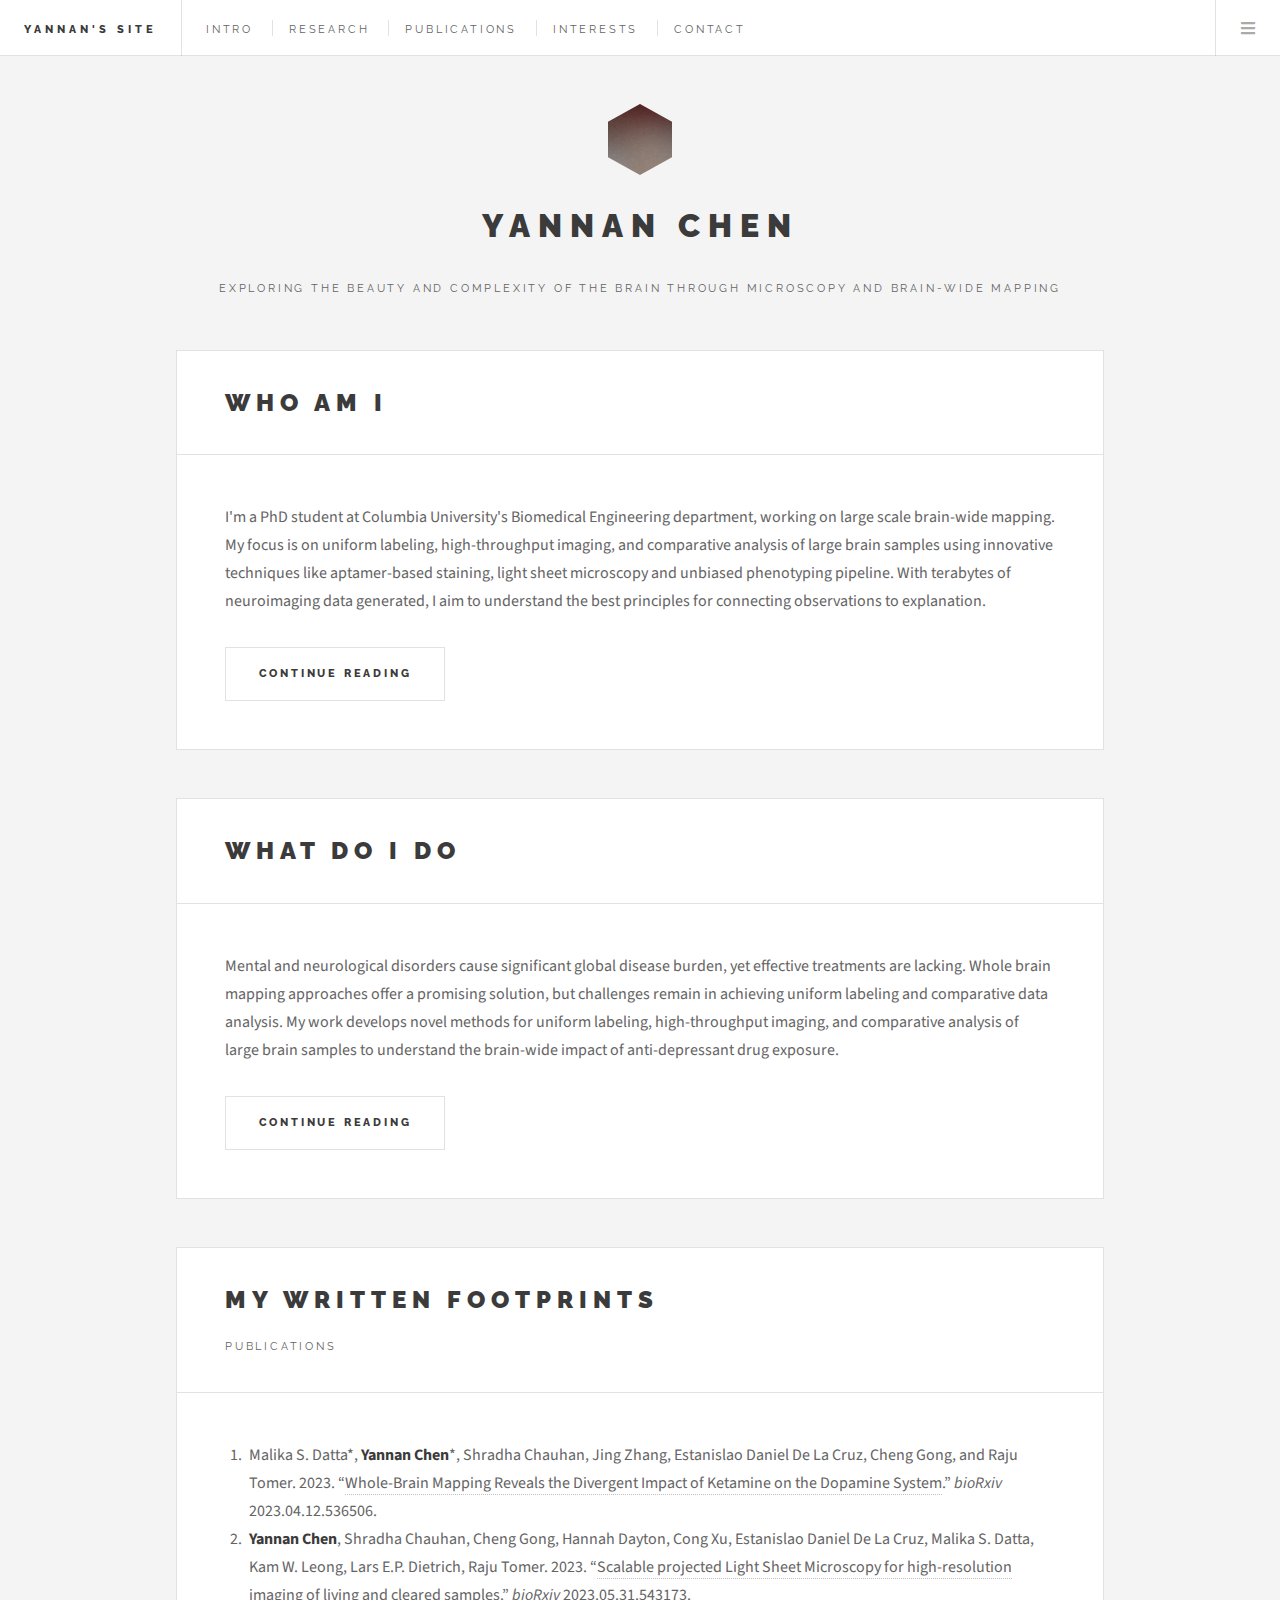
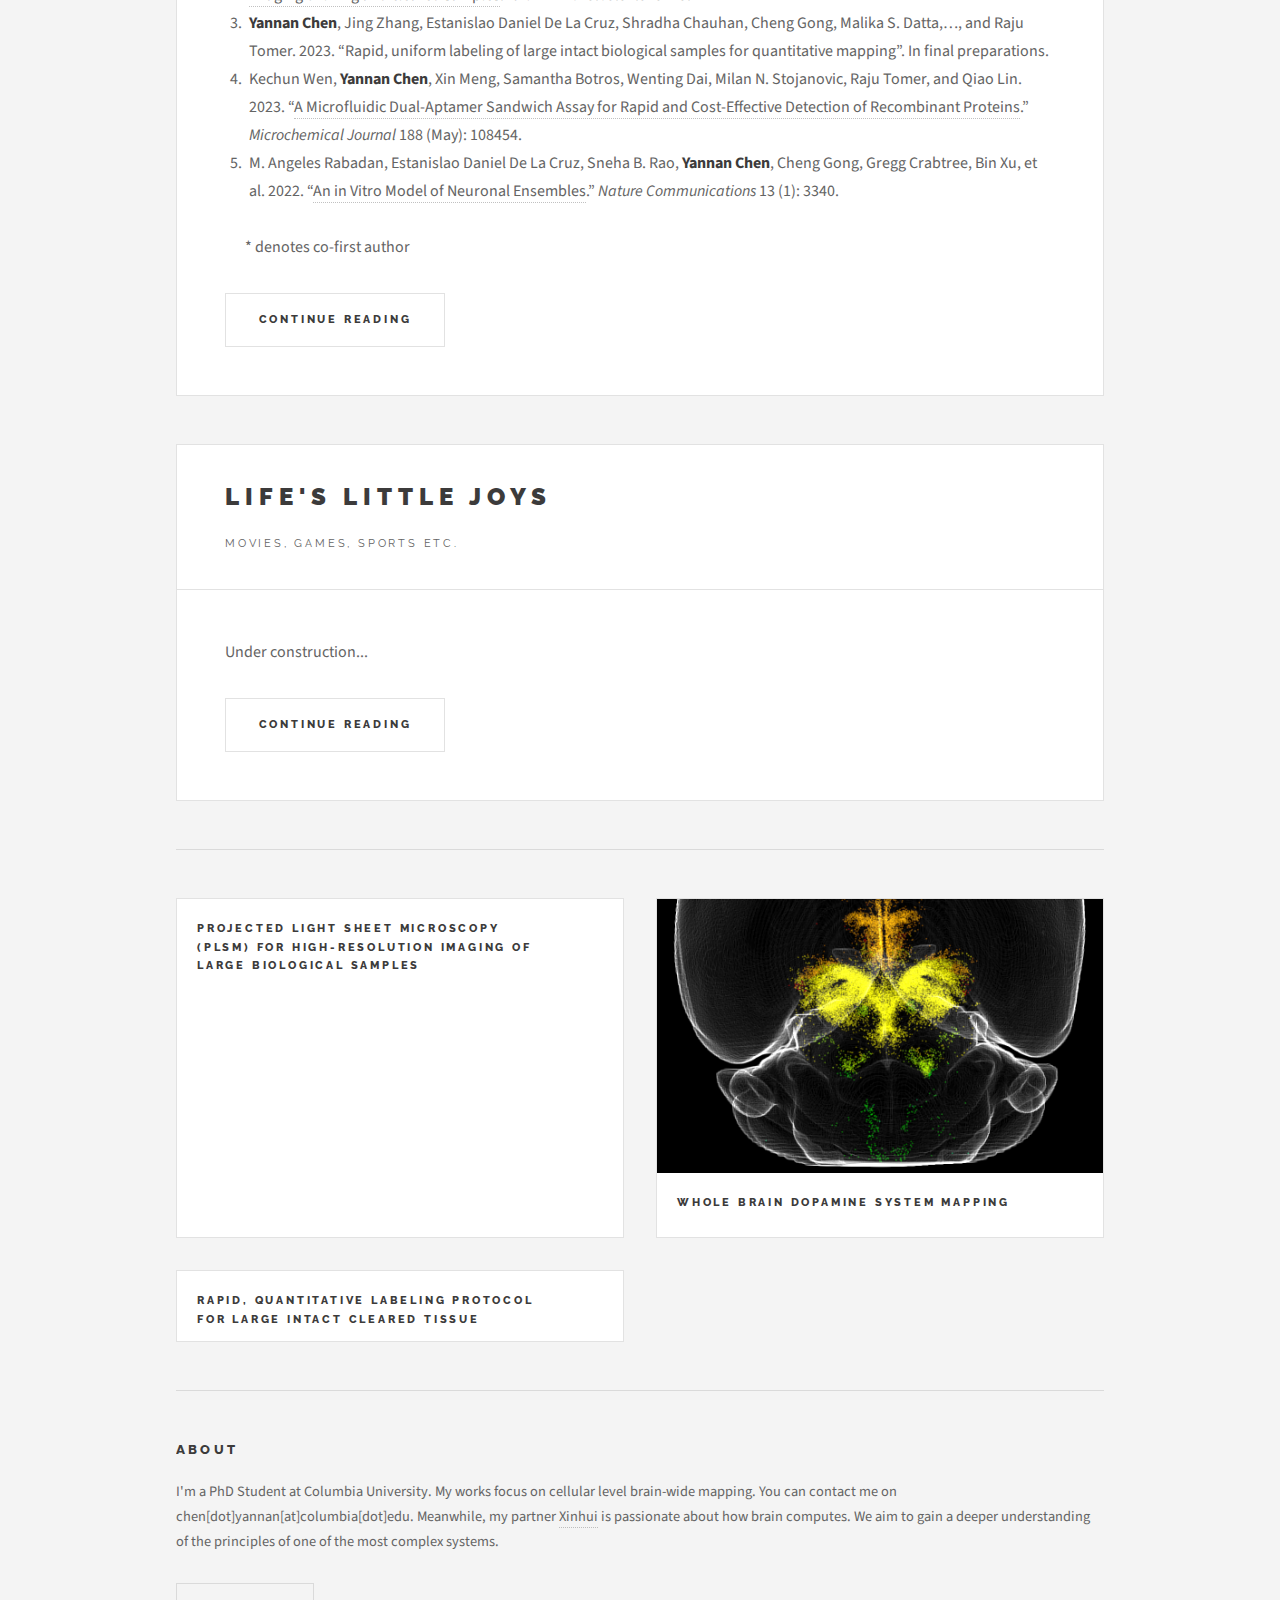
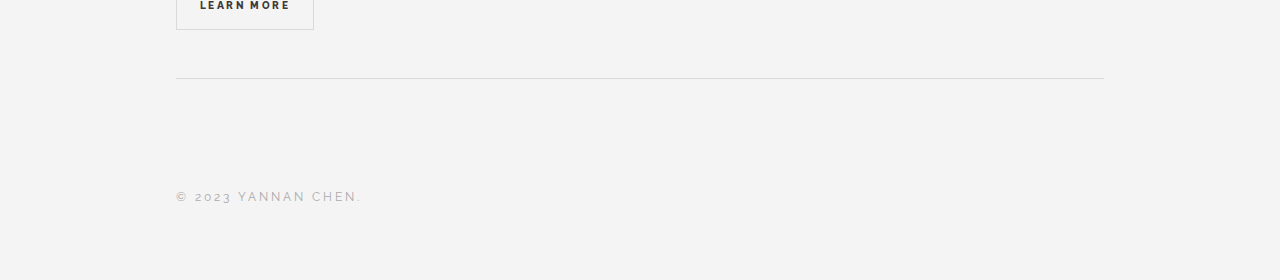
==== commit 3fe4c55e: "Update index.html" ====
--- a/index.html
+++ b/index.html
@@ -147,9 +147,9 @@
 								
 								<ol>
 									
-									<p><li>Malika S. Datta*, <b>Yannan Chen</b>*, Shradha Chauhan, Jing Zhang, Estanislao Daniel De La Cruz, Cheng Gong, and Raju Tomer. 2023. “<a href="https://www.biorxiv.org/content/10.1101/2023.04.12.536506v1" target="_blank">Whole-Brain Mapping Reveals the Divergent Impact of Ketamine on the Dopamine System</a>.” <i>bioRxiv</i> 2023.04.12.536506.
-									</li>
-									<li><b>Yannan Chen</b>, Cheng Gong, Shradha Chauhan, Estanislao Daniel De La Cruz, Malika S. Datta, and Raju Tomer. 2023. “Low-cost projected Light Sheet Microscopy for rapid high-resolution imaging of large biological samples.” In manuscript.
+									<p><li>Malika S. Datta*, <b>Yannan Chen</b>*, Shradha Chauhan, Jing Zhang, Estanislao Daniel De La Cruz, Cheng Gong, and Raju Tomer. 2023. “<a href="https://www.biorxiv.org/content/10.1101/2023.04.12.536506v2" target="_blank">Whole-Brain Mapping Reveals the Divergent Impact of Ketamine on the Dopamine System</a>.” <i>bioRxiv</i> 2023.04.12.536506.
+									</li>
+									<li><b>Yannan Chen</b>, Shradha Chauhan, Cheng Gong, Hannah Dayton, Cong Xu, Estanislao Daniel De La Cruz, Malika S. Datta, Kam W. Leong, Lars E.P. Dietrich, Raju Tomer. 2023. “<a href="https://www.biorxiv.org/content/10.1101/2023.05.31.543173v2" target="_blank">Scalable projected Light Sheet Microscopy for high-resolution imaging of living and cleared samples</a>.”  <i>bioRxiv</i> 2023.05.31.543173.
 									</li>
 									<li><b>Yannan Chen</b>, Jing Zhang, Estanislao Daniel De La Cruz, Shradha Chauhan, Cheng Gong, Malika S. Datta,…, and Raju Tomer. 2023. “Rapid, uniform labeling of large intact biological samples for quantitative mapping”. In final preparations. 
 									</li>
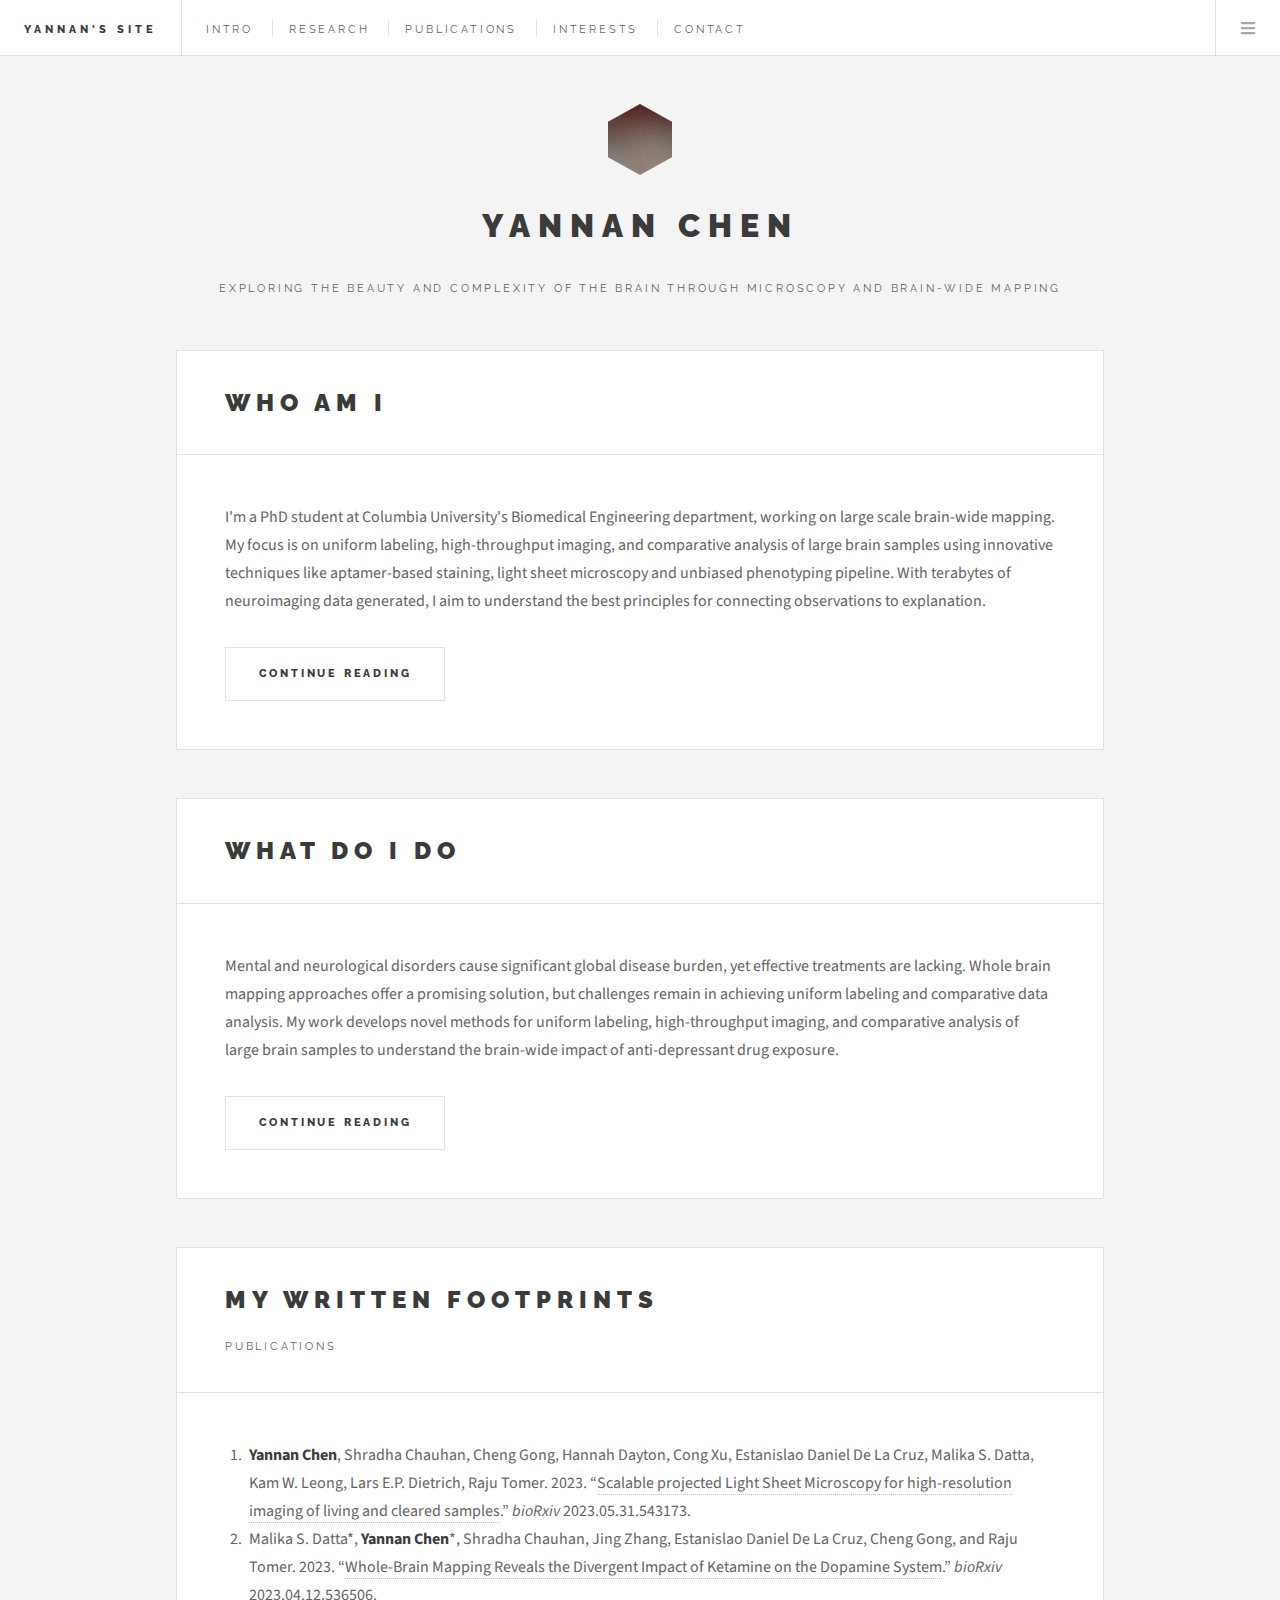
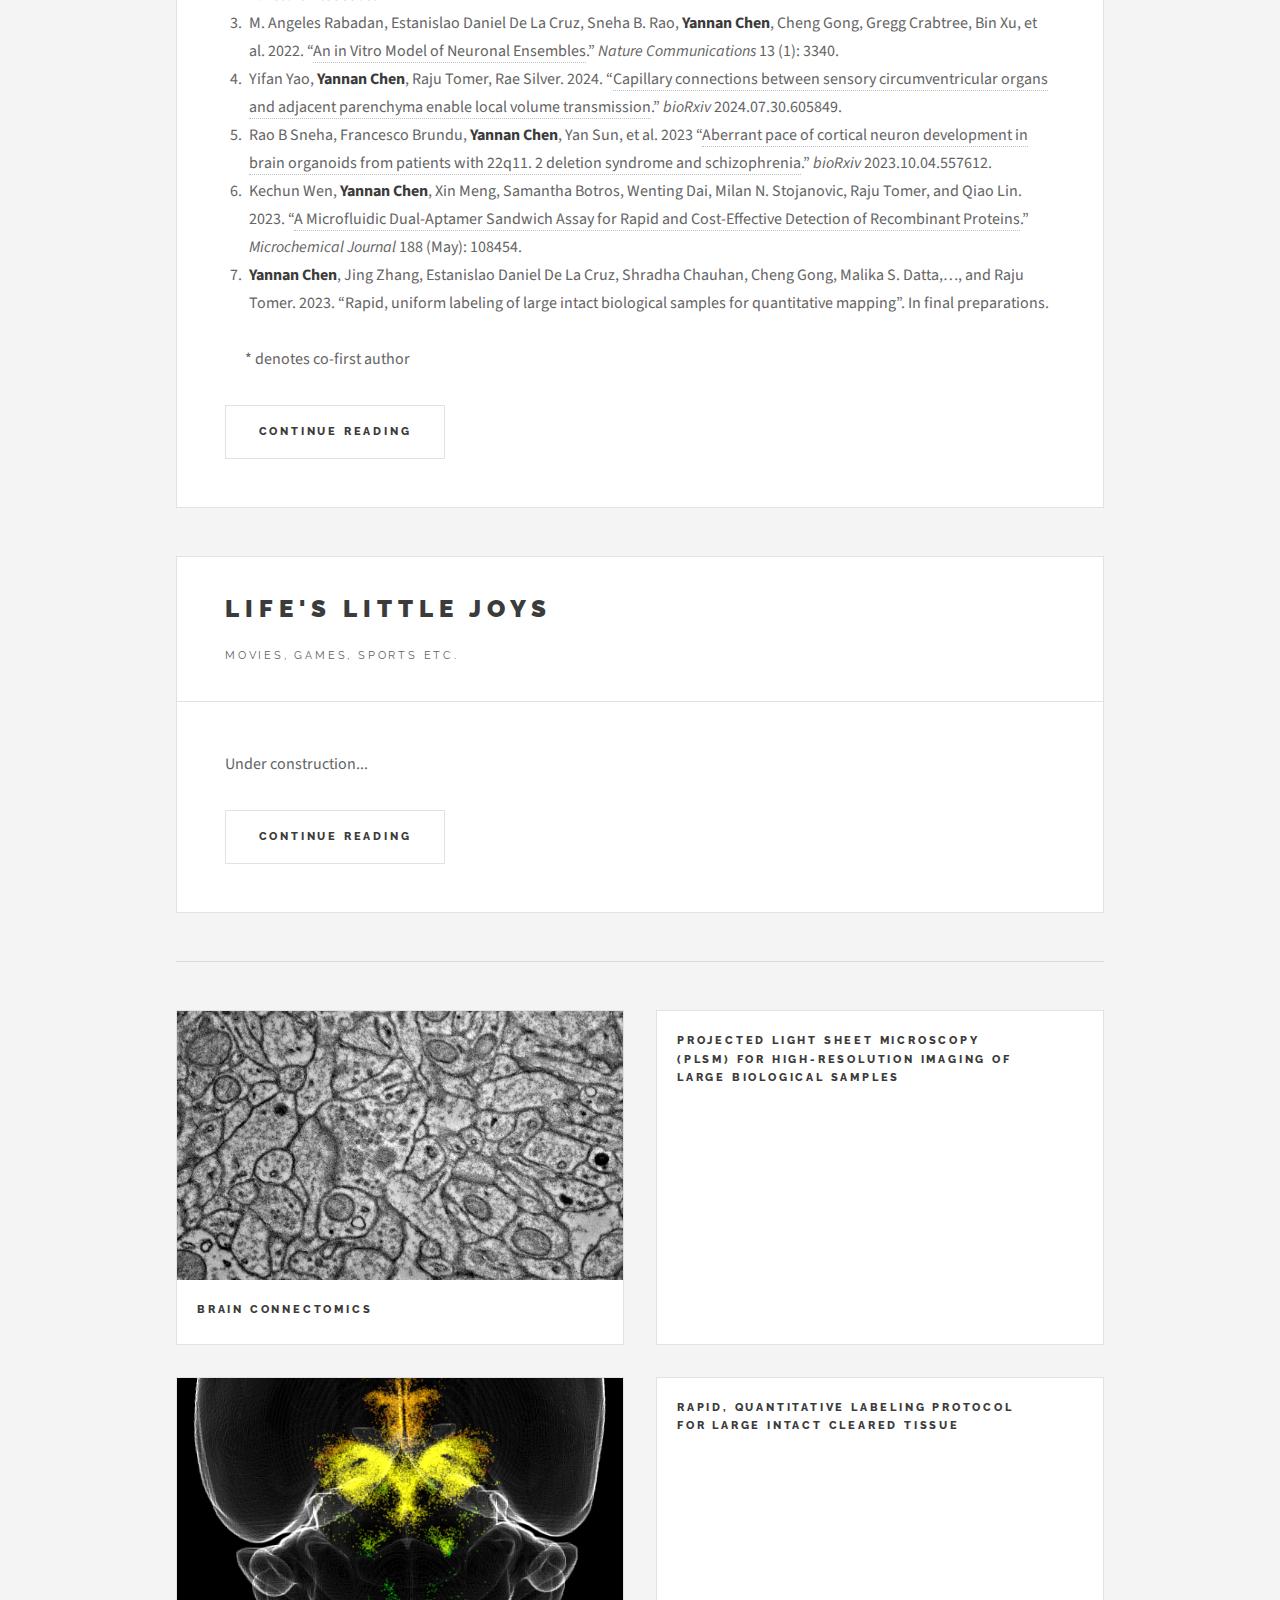
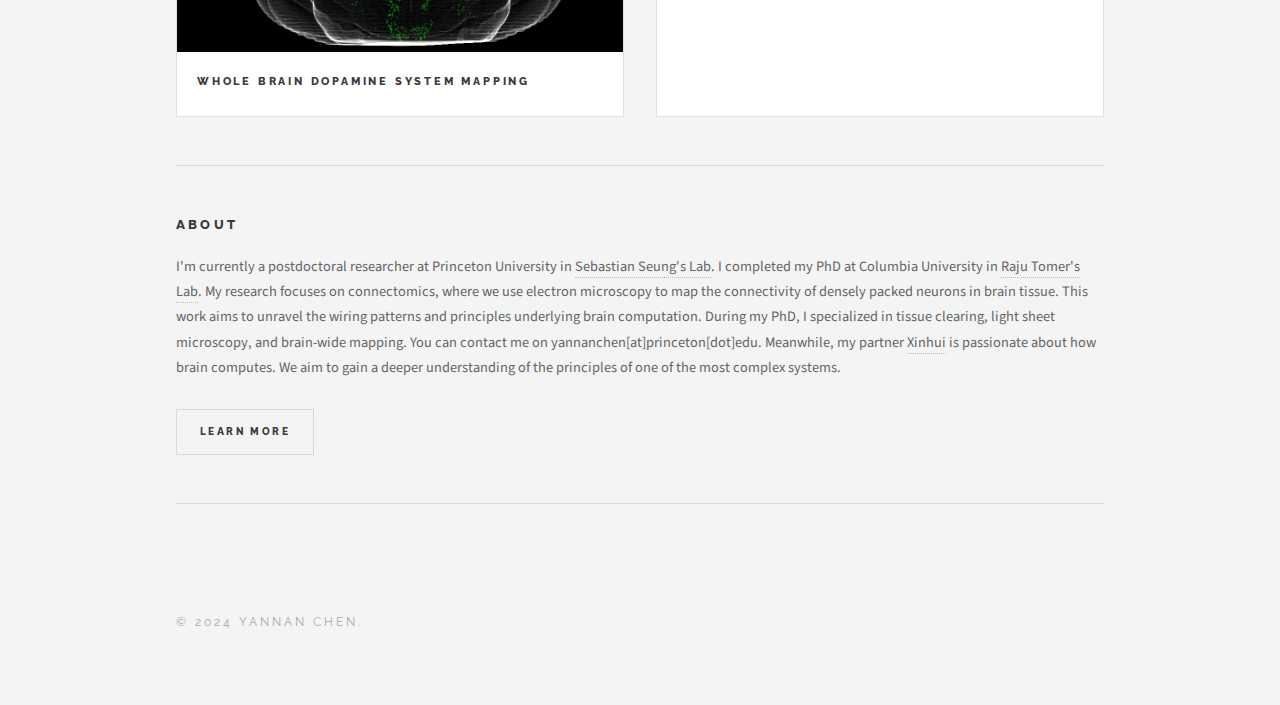
==== commit fe7de305: "Add updated info" ====
--- a/index.html
+++ b/index.html
@@ -147,15 +147,21 @@
 								
 								<ol>
 									
-									<p><li>Malika S. Datta*, <b>Yannan Chen</b>*, Shradha Chauhan, Jing Zhang, Estanislao Daniel De La Cruz, Cheng Gong, and Raju Tomer. 2023. “<a href="https://www.biorxiv.org/content/10.1101/2023.04.12.536506v2" target="_blank">Whole-Brain Mapping Reveals the Divergent Impact of Ketamine on the Dopamine System</a>.” <i>bioRxiv</i> 2023.04.12.536506.
-									</li>
+									<p>
 									<li><b>Yannan Chen</b>, Shradha Chauhan, Cheng Gong, Hannah Dayton, Cong Xu, Estanislao Daniel De La Cruz, Malika S. Datta, Kam W. Leong, Lars E.P. Dietrich, Raju Tomer. 2023. “<a href="https://www.biorxiv.org/content/10.1101/2023.05.31.543173v2" target="_blank">Scalable projected Light Sheet Microscopy for high-resolution imaging of living and cleared samples</a>.”  <i>bioRxiv</i> 2023.05.31.543173.
 									</li>
+									<li>Malika S. Datta*, <b>Yannan Chen</b>*, Shradha Chauhan, Jing Zhang, Estanislao Daniel De La Cruz, Cheng Gong, and Raju Tomer. 2023. “<a href="https://www.biorxiv.org/content/10.1101/2023.04.12.536506v2" target="_blank">Whole-Brain Mapping Reveals the Divergent Impact of Ketamine on the Dopamine System</a>.” <i>bioRxiv</i> 2023.04.12.536506.
+									</li>								
+									
+									<li>M. Angeles Rabadan, Estanislao Daniel De La Cruz, Sneha B. Rao, <b>Yannan Chen</b>, Cheng Gong, Gregg Crabtree, Bin Xu, et al. 2022. “<a href="https://www.nature.com/articles/s41467-022-31073-1" target="_blank">An in Vitro Model of Neuronal Ensembles</a>.” <i>Nature Communications</i> 13 (1): 3340. 
+									</li>
+									<li>Yifan Yao, <b>Yannan Chen</b>, Raju Tomer, Rae Silver. 2024. “<a href="https://www.biorxiv.org/content/10.1101/2024.07.30.605849v1.abstract" target="_blank">Capillary connections between sensory circumventricular organs and adjacent parenchyma enable local volume transmission</a>.” <i>bioRxiv</i> 2024.07.30.605849. 
+									</li>
+									<li>Rao B Sneha, Francesco Brundu, <b>Yannan Chen</b>, Yan Sun, et al. 2023 “<a href="https://www.biorxiv.org/content/10.1101/2023.10.04.557612v1.abstract" target="_blank">Aberrant pace of cortical neuron development in brain organoids from patients with 22q11. 2 deletion syndrome and schizophrenia</a>.” <i>bioRxiv</i> 2023.10.04.557612. 
+									</li>
+									<li>Kechun Wen, <b>Yannan Chen</b>, Xin Meng, Samantha Botros, Wenting Dai, Milan N. Stojanovic, Raju Tomer, and Qiao Lin. 2023. “<a href="https://www.sciencedirect.com/science/article/pii/S0026265X23000723" target="_blank">A Microfluidic Dual-Aptamer Sandwich Assay for Rapid and Cost-Effective Detection of Recombinant Proteins</a>.” <i>Microchemical Journal</i> 188 (May): 108454.
+									</li>
 									<li><b>Yannan Chen</b>, Jing Zhang, Estanislao Daniel De La Cruz, Shradha Chauhan, Cheng Gong, Malika S. Datta,…, and Raju Tomer. 2023. “Rapid, uniform labeling of large intact biological samples for quantitative mapping”. In final preparations. 
-									</li>
-									<li>Kechun Wen, <b>Yannan Chen</b>, Xin Meng, Samantha Botros, Wenting Dai, Milan N. Stojanovic, Raju Tomer, and Qiao Lin. 2023. “<a href="https://www.sciencedirect.com/science/article/pii/S0026265X23000723" target="_blank">A Microfluidic Dual-Aptamer Sandwich Assay for Rapid and Cost-Effective Detection of Recombinant Proteins</a>.” <i>Microchemical Journal</i> 188 (May): 108454.
-									</li>
-									<li>M. Angeles Rabadan, Estanislao Daniel De La Cruz, Sneha B. Rao, <b>Yannan Chen</b>, Cheng Gong, Gregg Crabtree, Bin Xu, et al. 2022. “<a href="https://www.nature.com/articles/s41467-022-31073-1" target="_blank">An in Vitro Model of Neuronal Ensembles</a>.” <i>Nature Communications</i> 13 (1): 3340. 
 									</li>
 
 									<br> 
@@ -206,6 +212,15 @@
 						<!-- Mini Posts -->
 							<section>
 								<div class="mini-posts">
+									<!-- Mini Post -->
+									<article class="mini-post">
+										<header>
+											<h3><a href="research.html#connectome-details">Brain connectomics </a></h3>
+											<!-- <time class="published" datetime="2015-10-20"></time> -->
+											<!-- <a href="#" class="author"><img src="images/avatar.jpg" alt="" /></a> -->
+										</header>
+										<a href="research.html#connectome-details" class="image"><img src="images/EM.png" alt="" /></a>
+									</article>
 
 									<!-- Mini Post -->
 										<article class="mini-post">
@@ -248,7 +263,7 @@
 						<!-- About -->
 							<section class="blurb">
 								<h2>About</h2>
-								<p>I'm a PhD Student at Columbia University. My works focus on cellular level brain-wide mapping. You can contact me on chen[dot]yannan[at]columbia[dot]edu. Meanwhile, my partner <a href="https://xinhuili.github.io/">Xinhui</a> is passionate about how brain computes. We aim to gain a deeper understanding of the principles of one of the most complex systems.</p>
+								<p>I'm currently a postdoctoral researcher at Princeton University in <a href="https://seunglab.org/">Sebastian Seung's Lab</a>. I completed my PhD at Columbia University in <a href="https://tomerlab.org/">Raju Tomer's Lab</a>. My research focuses on connectomics, where we use electron microscopy to map the  connectivity of densely packed neurons in brain tissue. This work aims to unravel the wiring patterns and principles underlying brain computation. During my PhD, I specialized in tissue clearing, light sheet microscopy, and brain-wide mapping. You can contact me on yannanchen[at]princeton[dot]edu. Meanwhile, my partner <a href="https://xinhuili.github.io/">Xinhui</a> is passionate about how brain computes. We aim to gain a deeper understanding of the principles of one of the most complex systems.</p>
 								<ul class="actions">
 									<li><a href="intro.html" class="button">Learn More</a></li>
 								</ul>
@@ -258,13 +273,13 @@
 							<section id="footer">
 								<ul class="icons">
 									<!-- Source https://ionic.io/ionicons -->
-									<li><a href="mailto:chen.yannan@columbia.edu" target="_blank" rel="noopener noreferrer"><ion-icon name="mail-outline" size="large"></ion-icon></a></li>
+									<li><a href="mailto:yannanchen@princeton.edu" target="_blank" rel="noopener noreferrer"><ion-icon name="mail-outline" size="large"></ion-icon></a></li>
 									
 									<li><a href="https://twitter.com/RuoZhuyouUS" target="_blank" rel="noopener noreferrer"><ion-icon name="logo-twitter" size="large"></ion-icon></a></li>
 
 									<!-- <li><a href="#"><ion-icon name="logo-instagram"></ion-icon></a></li> -->
 						
-									<li><a href="https://scholar.google.com/citations?user=HQgCuK0AAAAJ&hl=en" target="_blank" rel="noopener noreferrer"><ion-icon name="school-outline" size="large"></ion-icon></a></li>
+									<li><a href="https://scholar.google.com/citations?user=50hK9aAAAAAJ&hl=en" target="_blank" rel="noopener noreferrer"><ion-icon name="school-outline" size="large"></ion-icon></a></li>
 
 									<li><a href="https://github.com/Yannan-Chen"
 										target="_blank" rel="noopener noreferrer"><ion-icon name="logo-github" size="large"></ion-icon></a></li>
@@ -273,7 +288,7 @@
 									<!-- <ion-icon name="heart"></ion-icon> -->
 									<!-- <li><a href="#" class="icon solid fa-envelope"><span class="label">Email</span></a></li> -->
 								</ul>
-								<p class="copyright">&copy; 2023 Yannan Chen. </p>
+								<p class="copyright">&copy; 2024 Yannan Chen. </p>
 							</section>
 
 					</section>
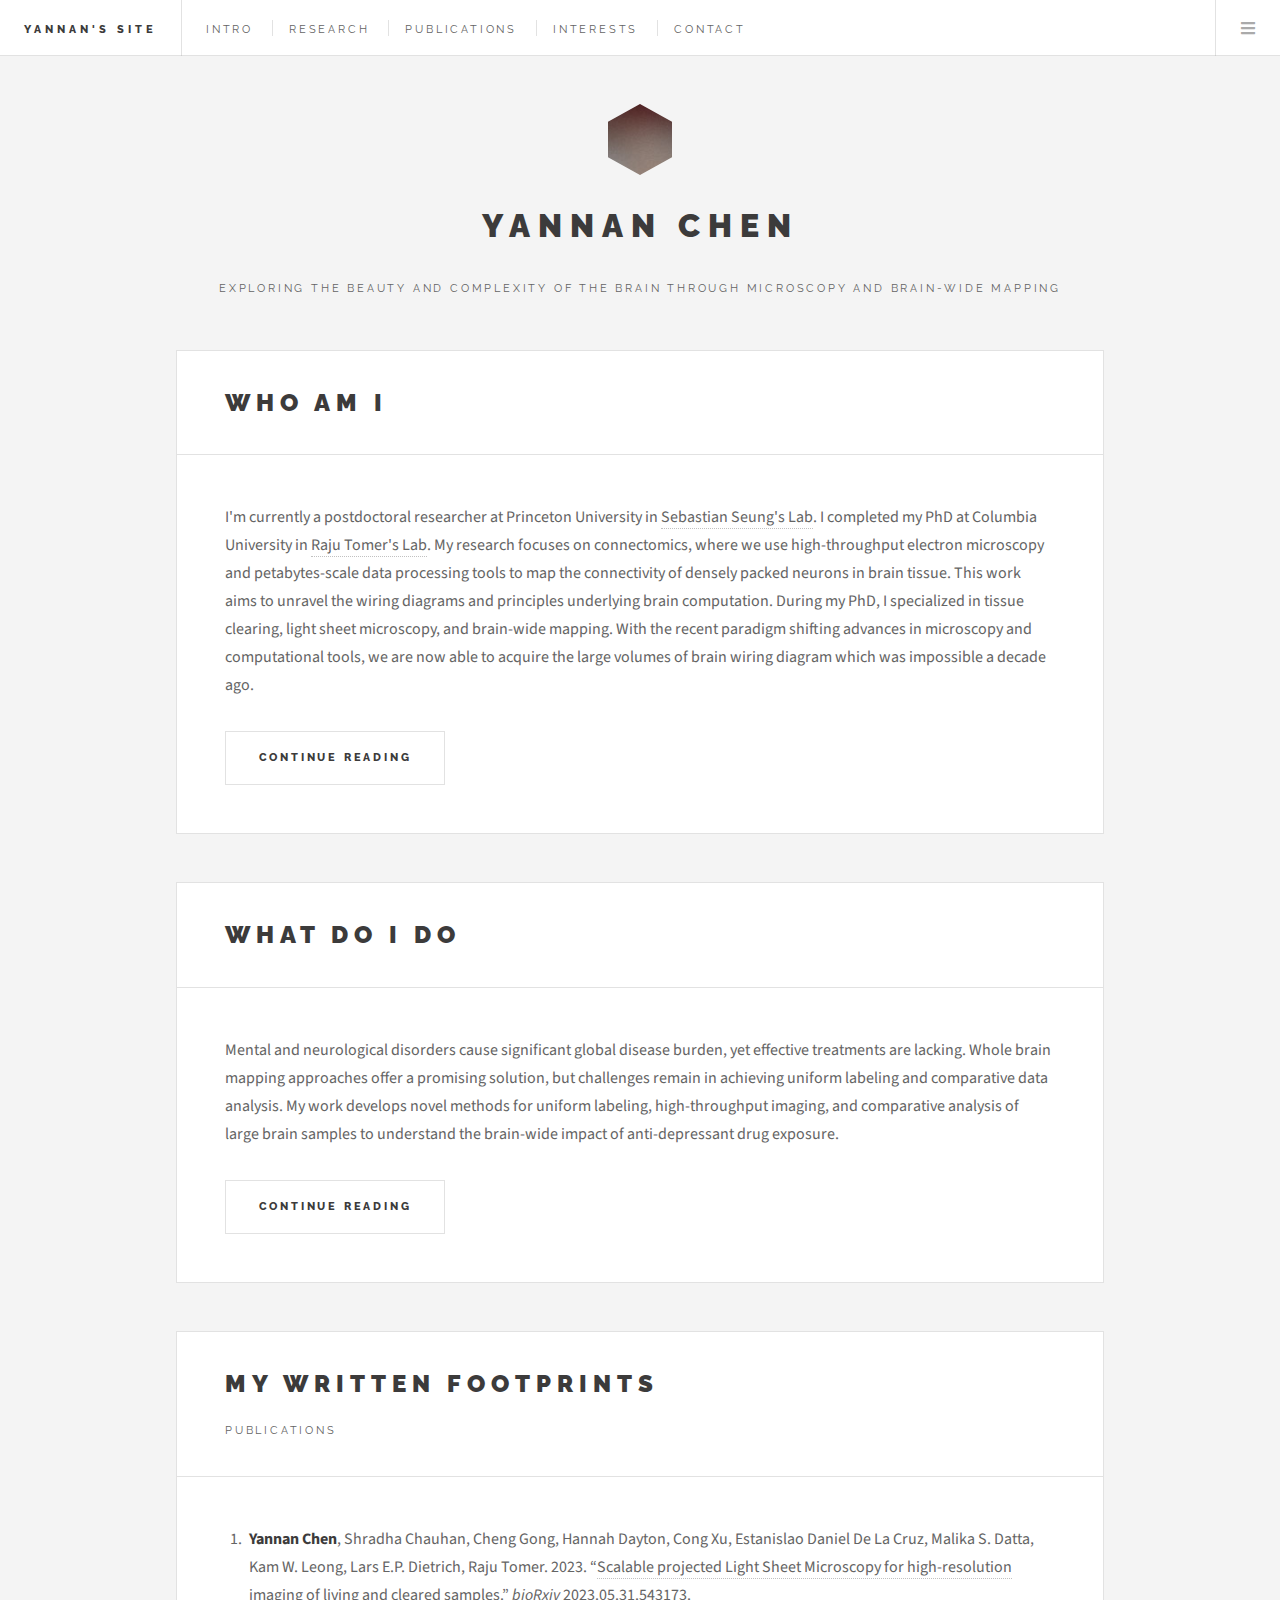
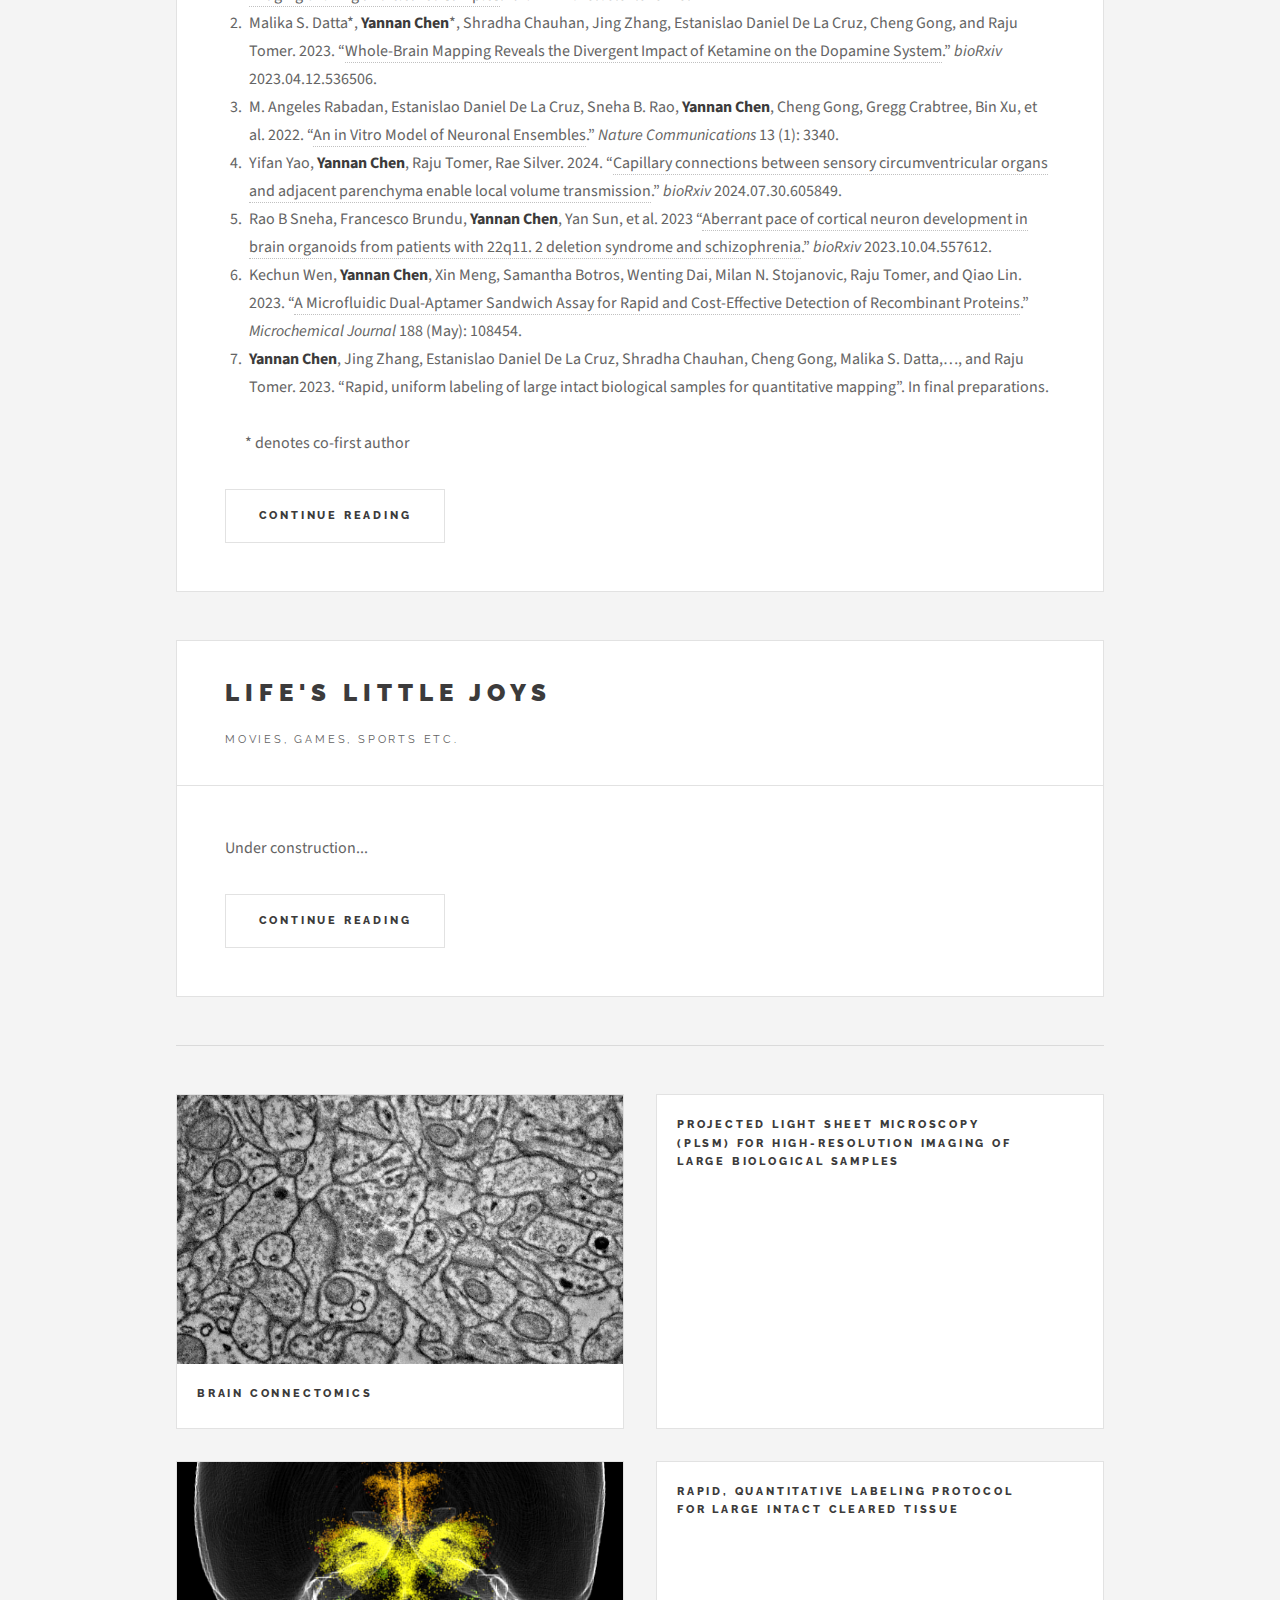
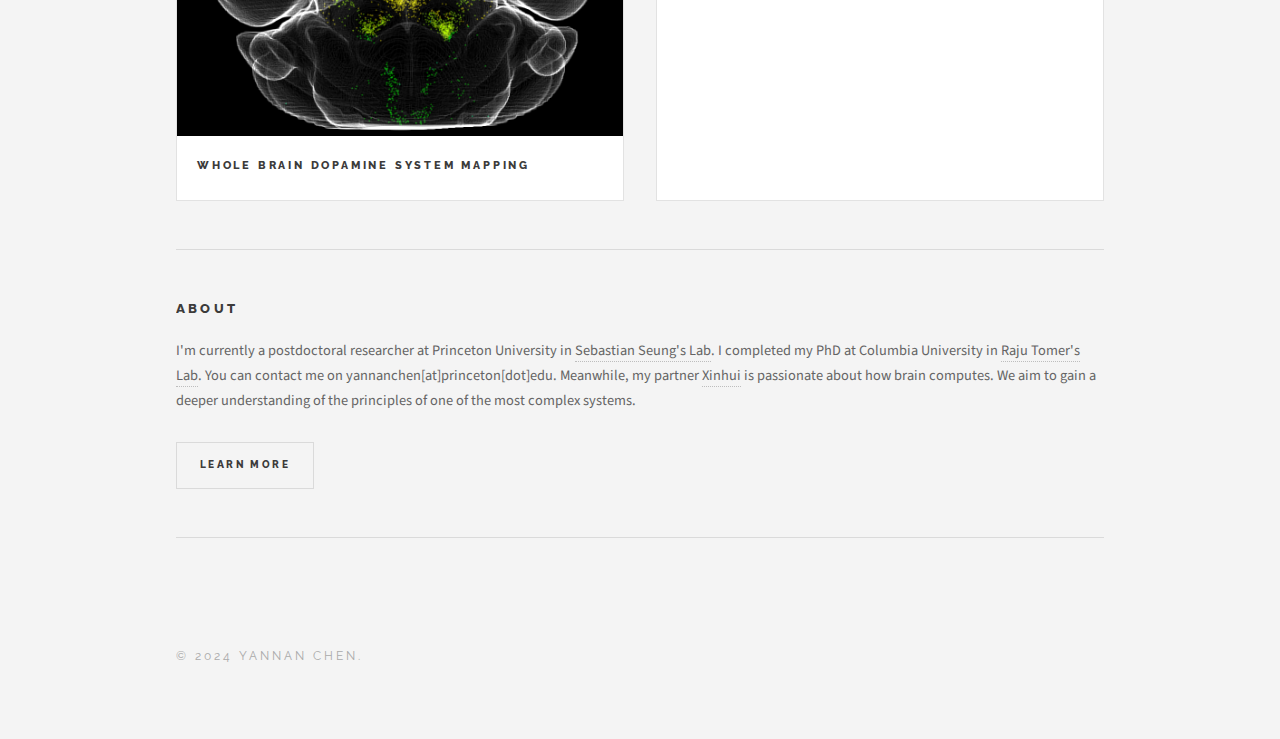
==== commit 0e1b971e: "Updated more info" ====
--- a/index.html
+++ b/index.html
@@ -103,7 +103,7 @@
 								<!-- <a href="single.html" class="image featured"><img src="images/pic01.jpg" alt="" /></a> -->
 								<!-- <p><span class="image left"><img src="images/pic09.jpg" alt="" /></span> -->
 									
-									I'm a PhD student at Columbia University's Biomedical Engineering department, working on large scale brain-wide mapping. My focus is on uniform labeling, high-throughput imaging, and comparative analysis of large brain samples using innovative techniques like aptamer-based staining, light sheet microscopy and unbiased phenotyping pipeline. With terabytes of neuroimaging data generated, I aim to understand the best principles for connecting observations to explanation.
+									I'm currently a postdoctoral researcher at Princeton University in <a href="https://seunglab.org/">Sebastian Seung's Lab</a>. I completed my PhD at Columbia University in <a href="https://tomerlab.org/">Raju Tomer's Lab</a>. My research focuses on connectomics, where we use high-throughput electron microscopy and petabytes-scale data processing tools to map the  connectivity of densely packed neurons in brain tissue. This work aims to unravel the wiring diagrams and principles underlying brain computation. During my PhD, I specialized in tissue clearing, light sheet microscopy, and brain-wide mapping. With the recent paradigm shifting advances in microscopy and computational tools, we are now able to acquire the large volumes of brain wiring diagram which was impossible a decade ago. 
 									
 								</p>
 								<footer>
@@ -263,7 +263,7 @@
 						<!-- About -->
 							<section class="blurb">
 								<h2>About</h2>
-								<p>I'm currently a postdoctoral researcher at Princeton University in <a href="https://seunglab.org/">Sebastian Seung's Lab</a>. I completed my PhD at Columbia University in <a href="https://tomerlab.org/">Raju Tomer's Lab</a>. My research focuses on connectomics, where we use electron microscopy to map the  connectivity of densely packed neurons in brain tissue. This work aims to unravel the wiring patterns and principles underlying brain computation. During my PhD, I specialized in tissue clearing, light sheet microscopy, and brain-wide mapping. You can contact me on yannanchen[at]princeton[dot]edu. Meanwhile, my partner <a href="https://xinhuili.github.io/">Xinhui</a> is passionate about how brain computes. We aim to gain a deeper understanding of the principles of one of the most complex systems.</p>
+								<p>I'm currently a postdoctoral researcher at Princeton University in <a href="https://seunglab.org/">Sebastian Seung's Lab</a>. I completed my PhD at Columbia University in <a href="https://tomerlab.org/">Raju Tomer's Lab</a>. You can contact me on yannanchen[at]princeton[dot]edu. Meanwhile, my partner <a href="https://xinhuili.github.io/">Xinhui</a> is passionate about how brain computes. We aim to gain a deeper understanding of the principles of one of the most complex systems.</p>
 								<ul class="actions">
 									<li><a href="intro.html" class="button">Learn More</a></li>
 								</ul>
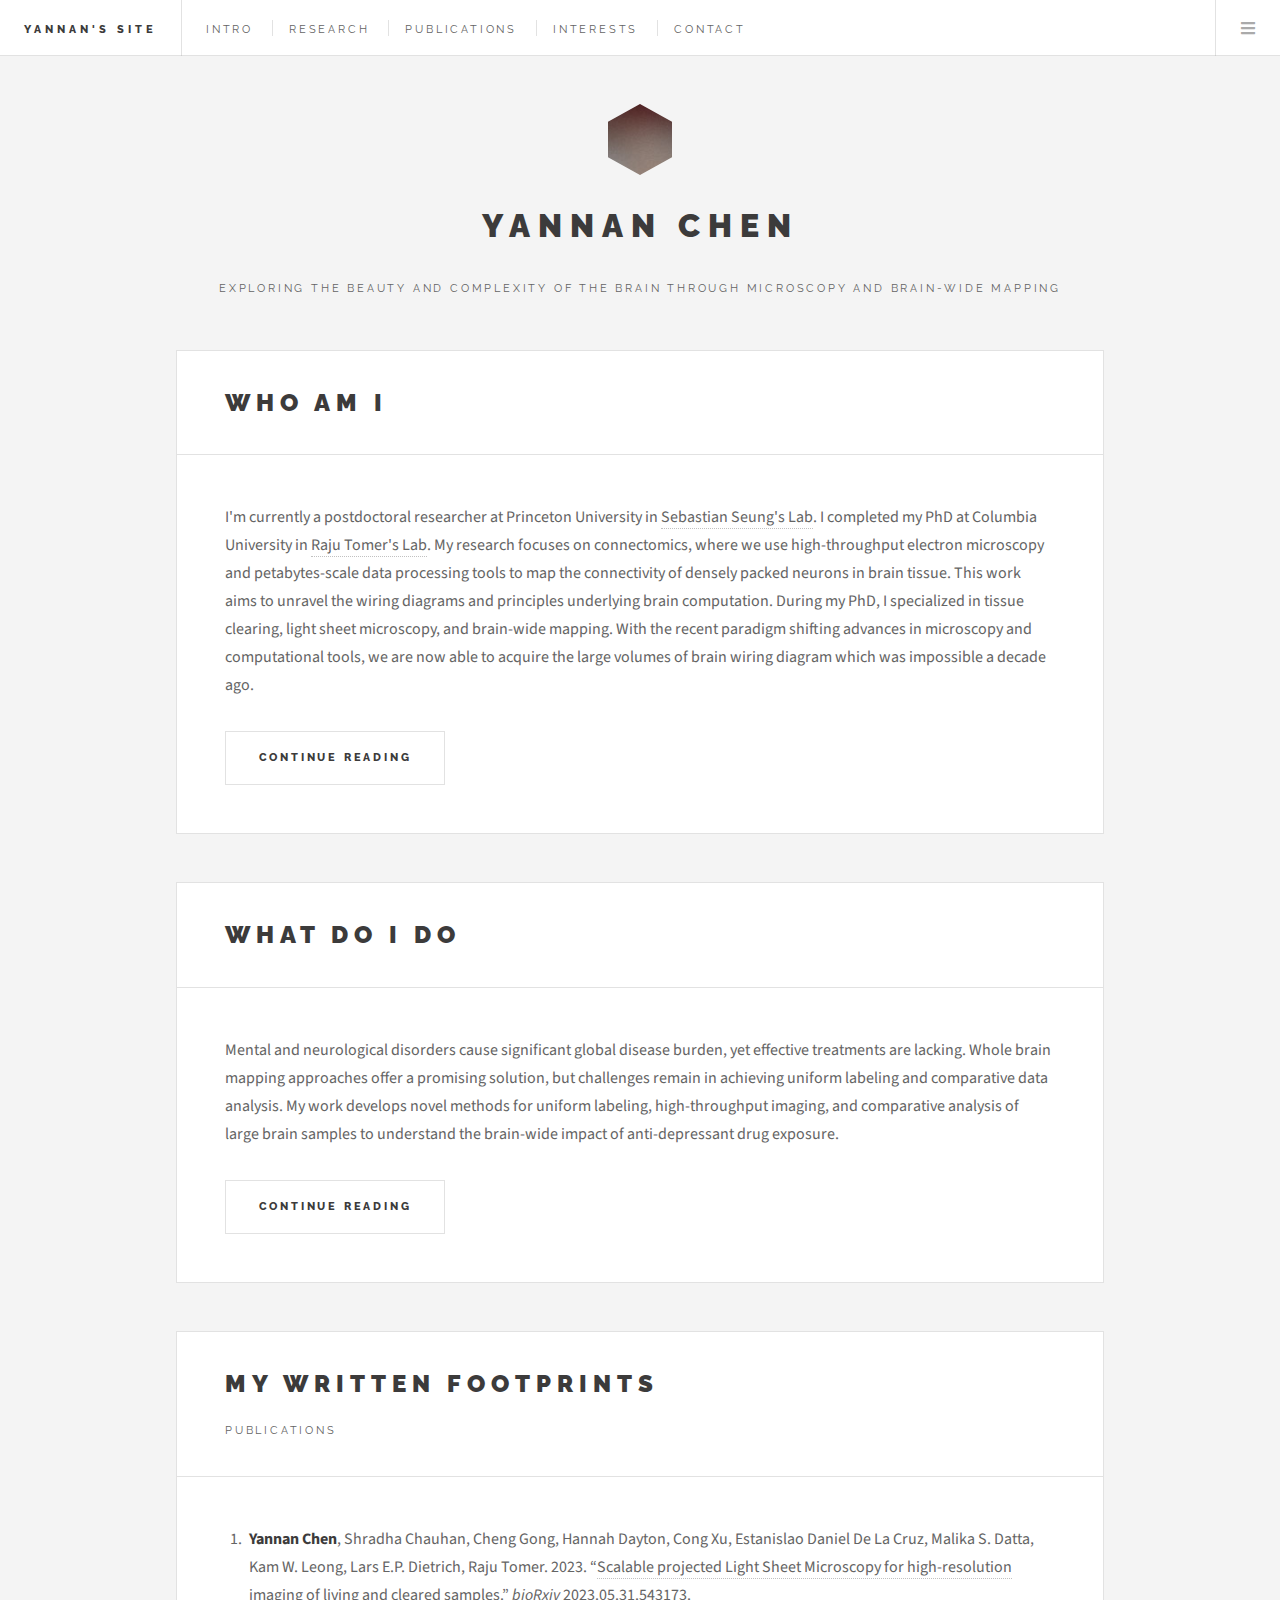
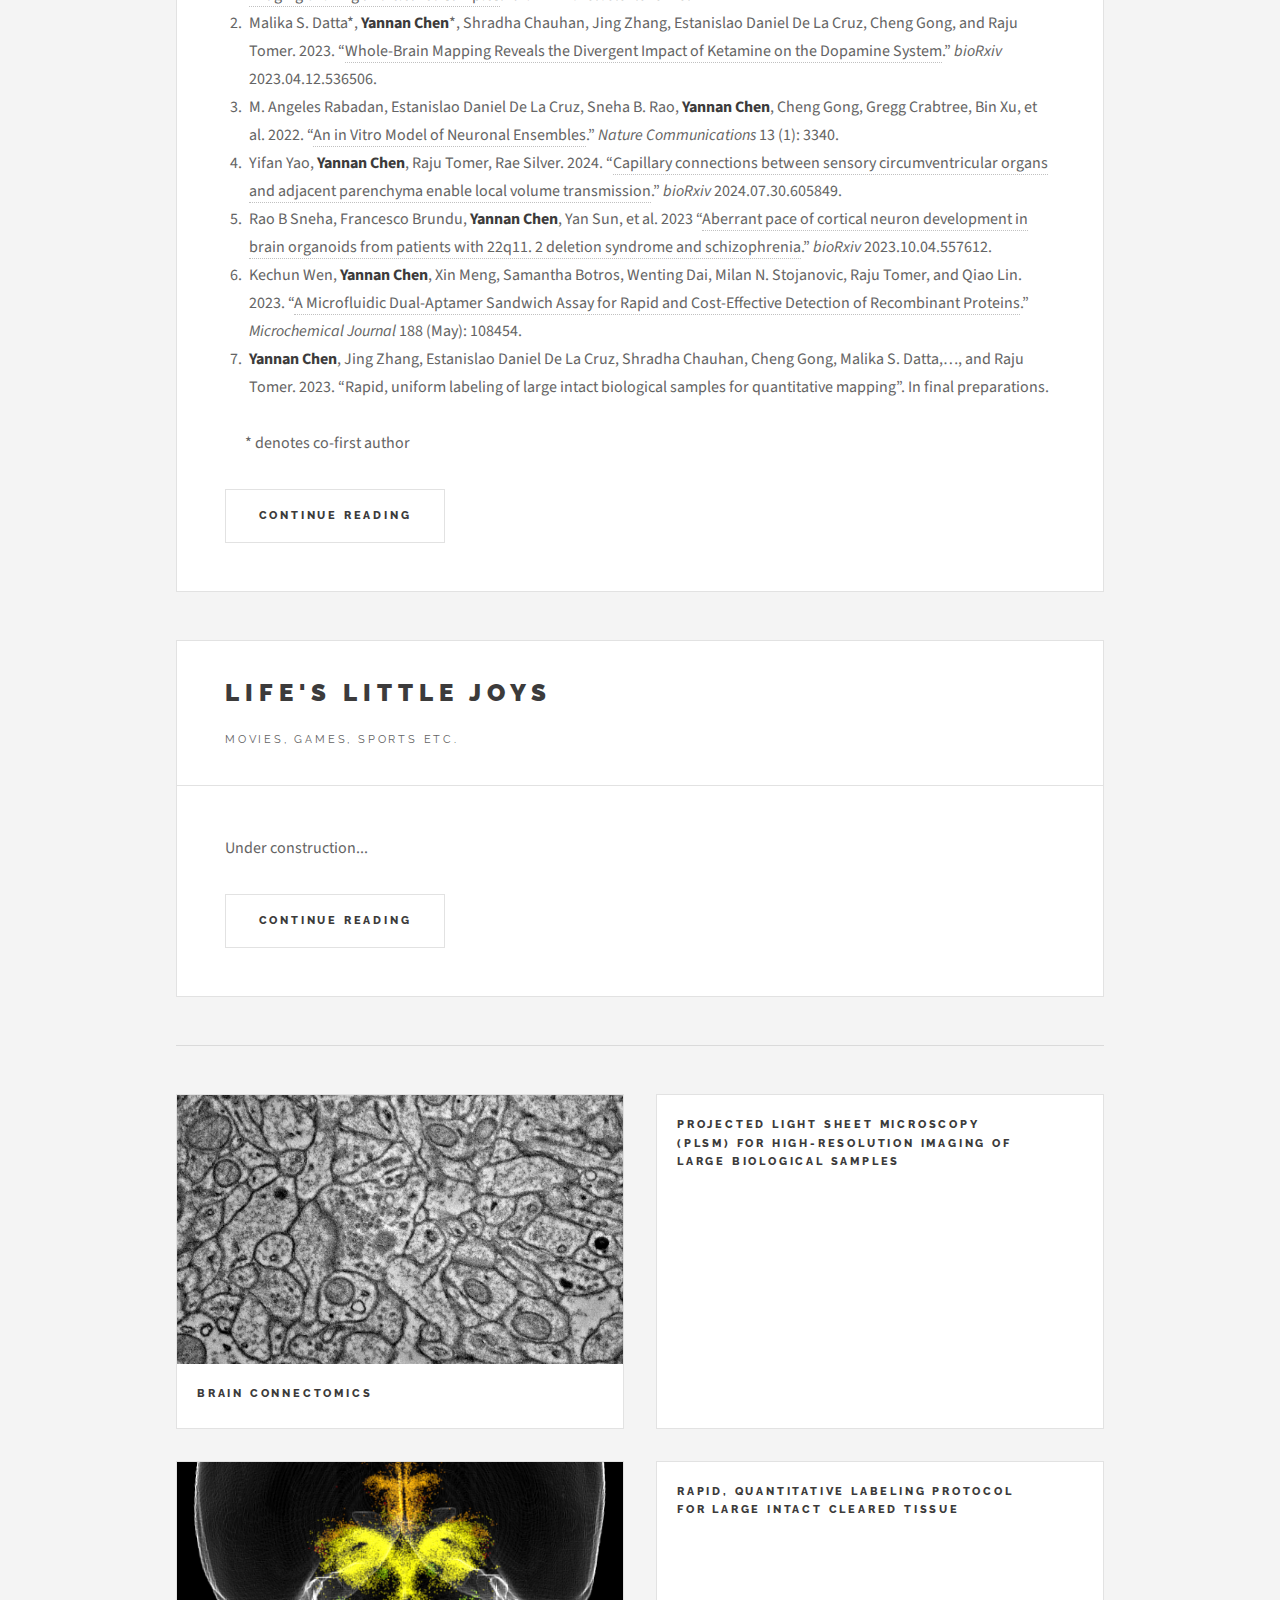
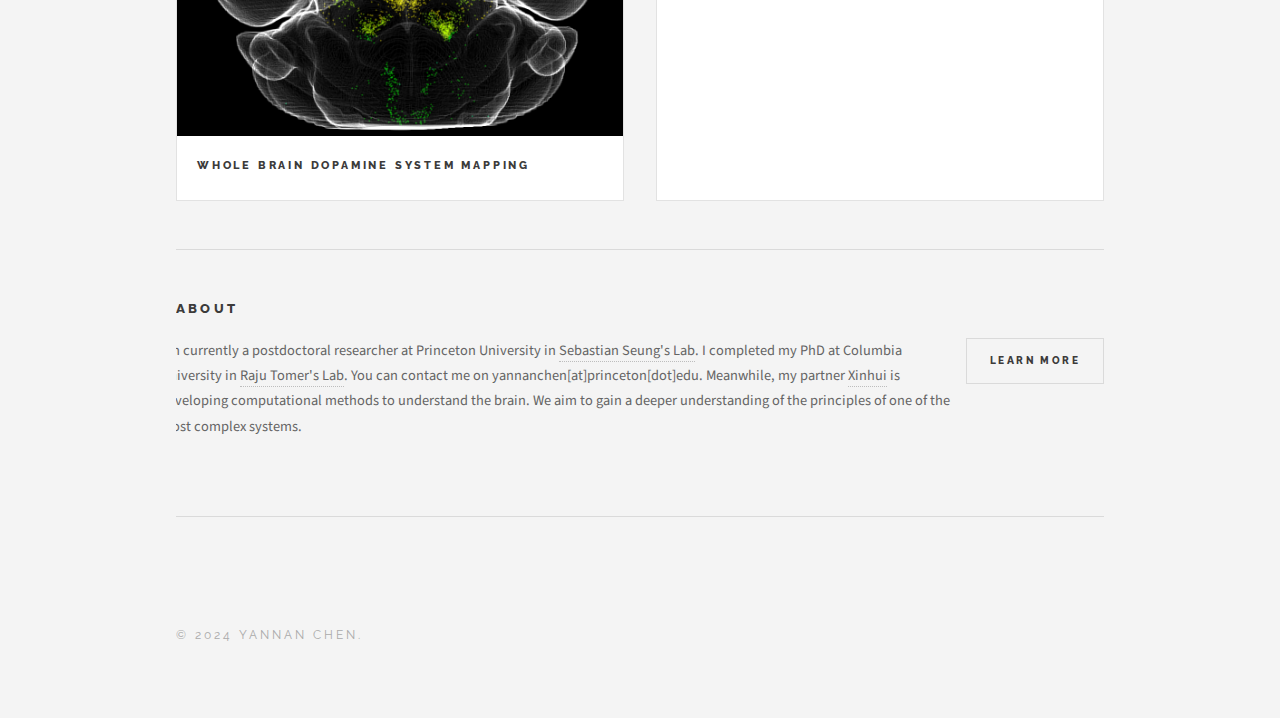
==== commit 2ee4f308: "Update short intro" ====
--- a/index.html
+++ b/index.html
@@ -263,8 +263,8 @@
 						<!-- About -->
 							<section class="blurb">
 								<h2>About</h2>
-								<p>I'm currently a postdoctoral researcher at Princeton University in <a href="https://seunglab.org/">Sebastian Seung's Lab</a>. I completed my PhD at Columbia University in <a href="https://tomerlab.org/">Raju Tomer's Lab</a>. You can contact me on yannanchen[at]princeton[dot]edu. Meanwhile, my partner <a href="https://xinhuili.github.io/">Xinhui</a> is passionate about how brain computes. We aim to gain a deeper understanding of the principles of one of the most complex systems.</p>
 								<ul class="actions">
+									<p>I'm currently a postdoctoral researcher at Princeton University in <a href="https://seunglab.org/">Sebastian Seung's Lab</a>. I completed my PhD at Columbia University in <a href="https://tomerlab.org/">Raju Tomer's Lab</a>. You can contact me on yannanchen[at]princeton[dot]edu. Meanwhile, my partner <a href="https://xinhuili.github.io/">Xinhui</a> is developing computational methods to understand the brain. We aim to gain a deeper understanding of the principles of one of the most complex systems.</p>
 									<li><a href="intro.html" class="button">Learn More</a></li>
 								</ul>
 							</section>
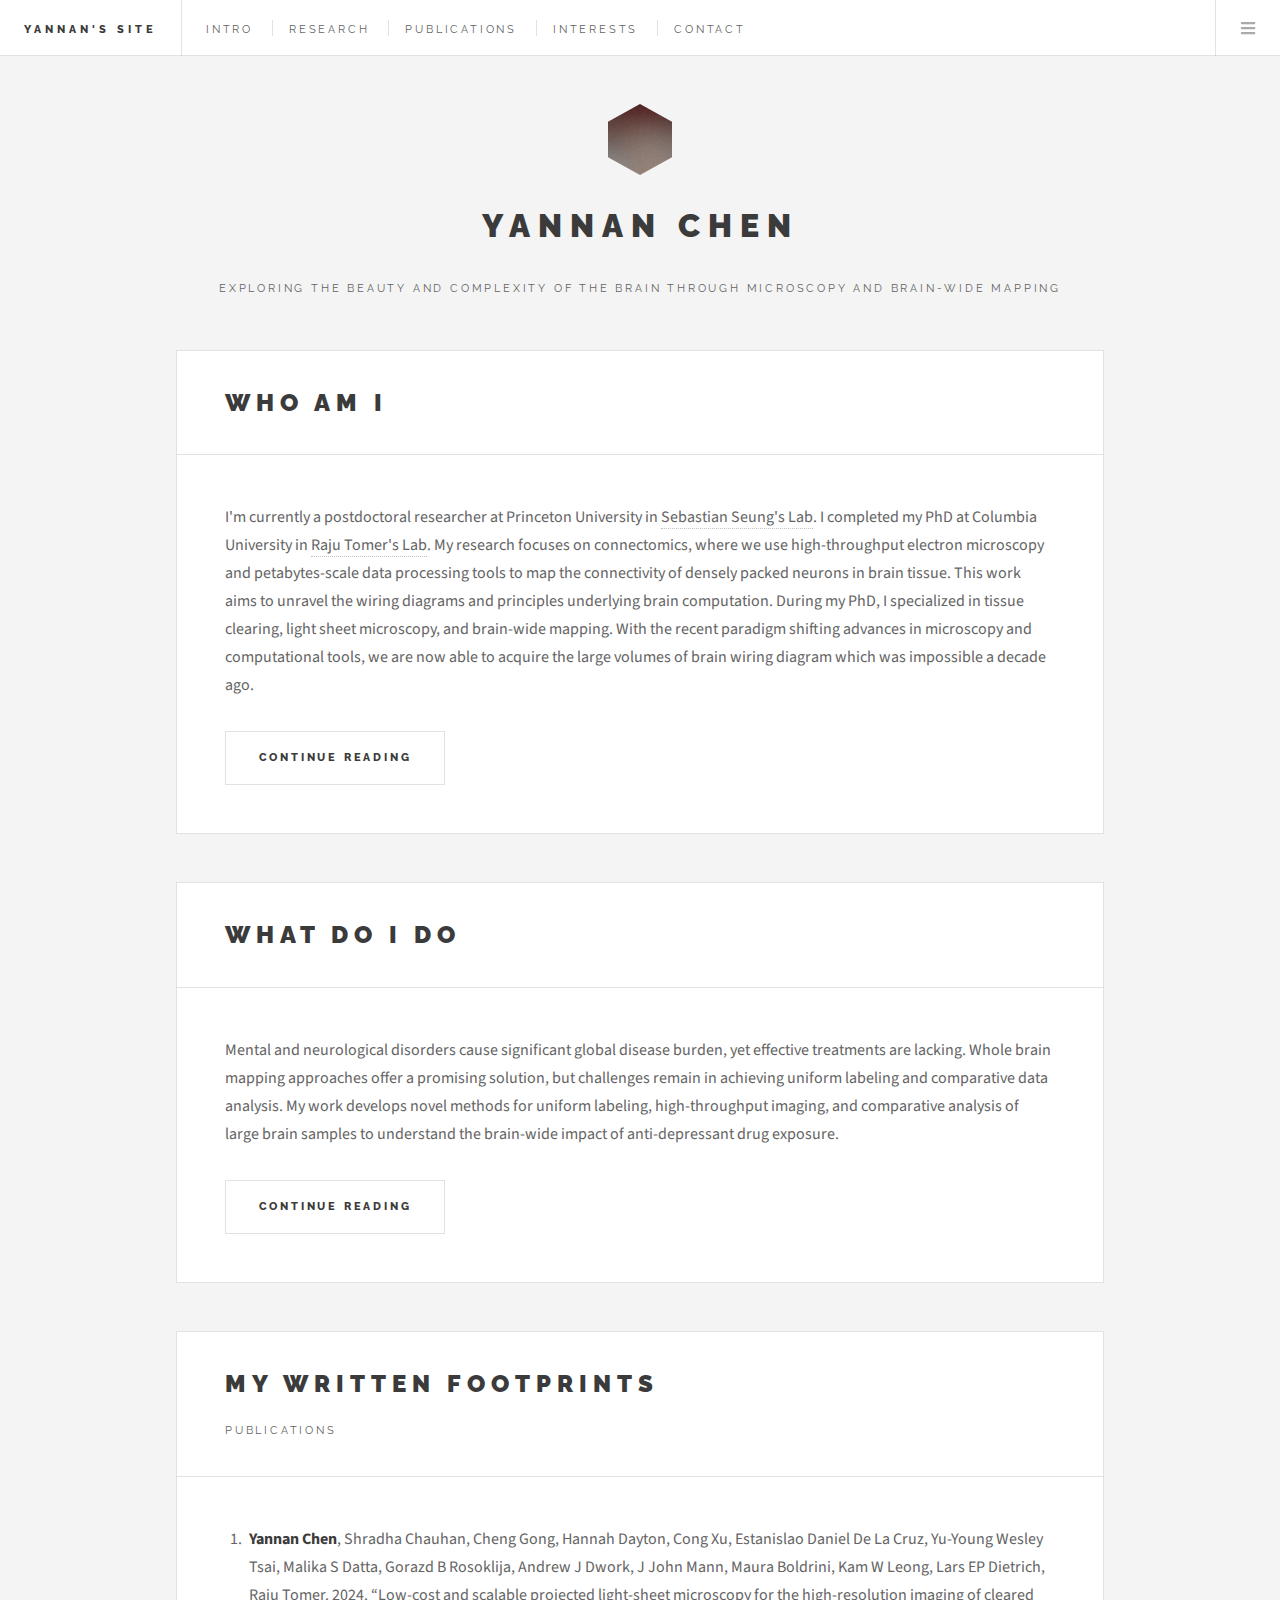
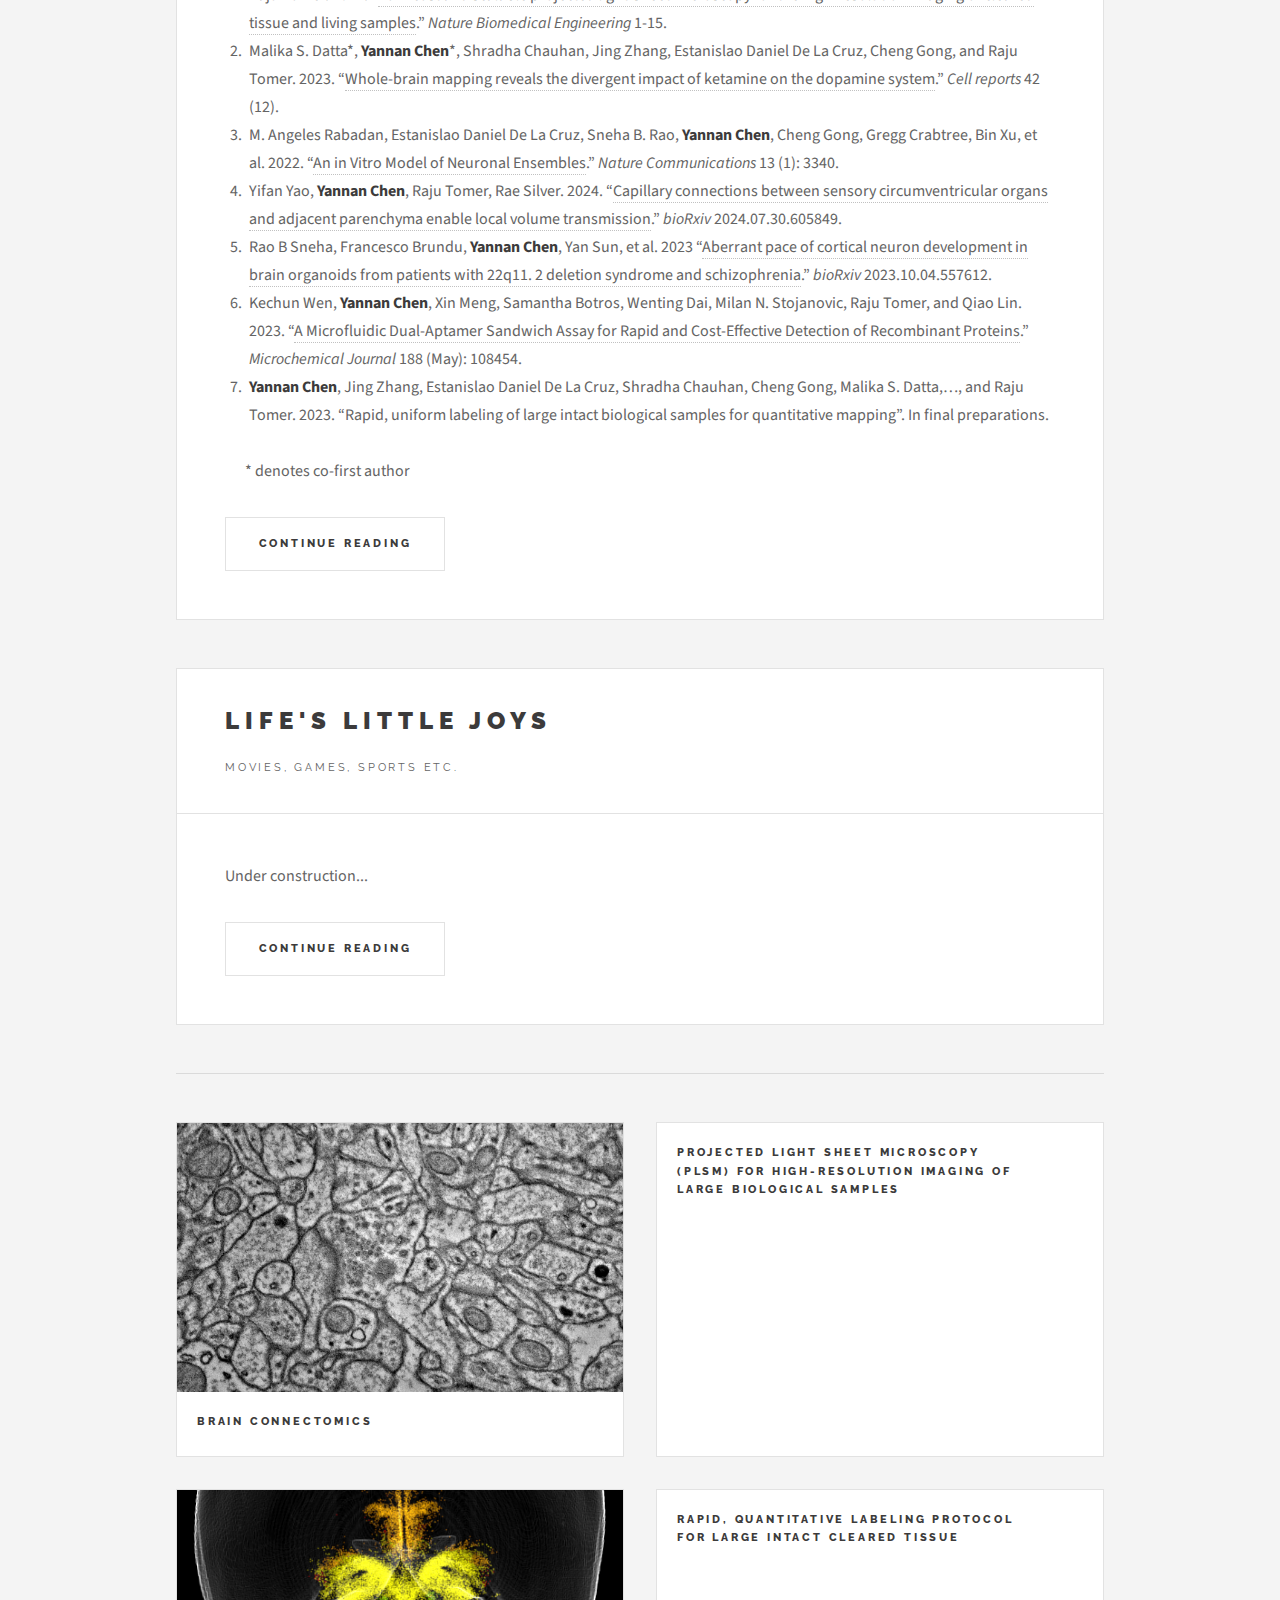
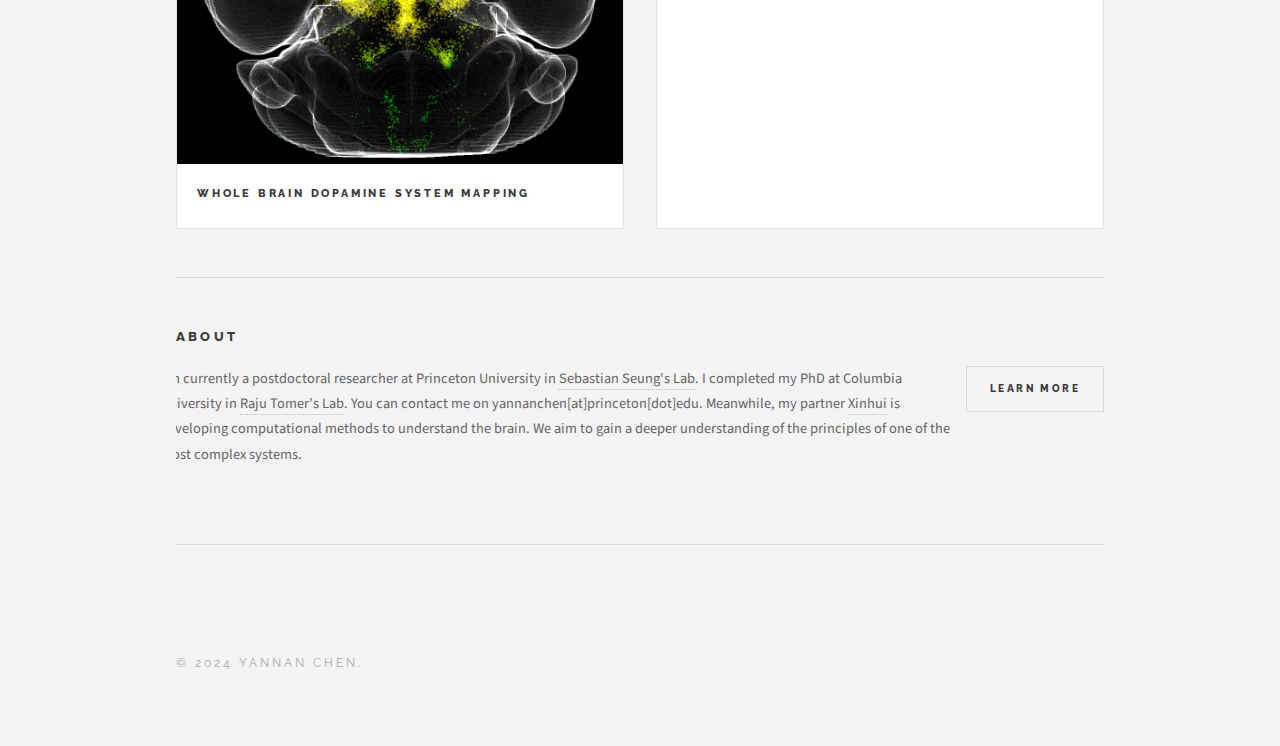
==== commit 5d119bdf: "Update publications" ====
--- a/index.html
+++ b/index.html
@@ -148,9 +148,9 @@
 								<ol>
 									
 									<p>
-									<li><b>Yannan Chen</b>, Shradha Chauhan, Cheng Gong, Hannah Dayton, Cong Xu, Estanislao Daniel De La Cruz, Malika S. Datta, Kam W. Leong, Lars E.P. Dietrich, Raju Tomer. 2023. “<a href="https://www.biorxiv.org/content/10.1101/2023.05.31.543173v2" target="_blank">Scalable projected Light Sheet Microscopy for high-resolution imaging of living and cleared samples</a>.”  <i>bioRxiv</i> 2023.05.31.543173.
-									</li>
-									<li>Malika S. Datta*, <b>Yannan Chen</b>*, Shradha Chauhan, Jing Zhang, Estanislao Daniel De La Cruz, Cheng Gong, and Raju Tomer. 2023. “<a href="https://www.biorxiv.org/content/10.1101/2023.04.12.536506v2" target="_blank">Whole-Brain Mapping Reveals the Divergent Impact of Ketamine on the Dopamine System</a>.” <i>bioRxiv</i> 2023.04.12.536506.
+									<li><b>Yannan Chen</b>, Shradha Chauhan, Cheng Gong, Hannah Dayton, Cong Xu, Estanislao Daniel De La Cruz, Yu-Young Wesley Tsai, Malika S Datta, Gorazd B Rosoklija, Andrew J Dwork, J John Mann, Maura Boldrini, Kam W Leong, Lars EP Dietrich, Raju Tomer. 2024. “<a href="https://www.biorxiv.org/content/10.1101/2023.05.31.543173v2" target="_blank">Low-cost and scalable projected light-sheet microscopy for the high-resolution imaging of cleared tissue and living samples</a>.”  <i>Nature Biomedical Engineering</i> 1-15.
+									</li>
+									<li>Malika S. Datta*, <b>Yannan Chen</b>*, Shradha Chauhan, Jing Zhang, Estanislao Daniel De La Cruz, Cheng Gong, and Raju Tomer. 2023. “<a href="https://www.cell.com/cell-reports/fulltext/S2211-1247(23)01503-6?uuid=uuid%3Aff986e55-1ef7-47bb-acf5-0b2dd6eef479" target="_blank">Whole-brain mapping reveals the divergent impact of ketamine on the dopamine system</a>.” <i>Cell reports</i> 42 (12).
 									</li>								
 									
 									<li>M. Angeles Rabadan, Estanislao Daniel De La Cruz, Sneha B. Rao, <b>Yannan Chen</b>, Cheng Gong, Gregg Crabtree, Bin Xu, et al. 2022. “<a href="https://www.nature.com/articles/s41467-022-31073-1" target="_blank">An in Vitro Model of Neuronal Ensembles</a>.” <i>Nature Communications</i> 13 (1): 3340. 
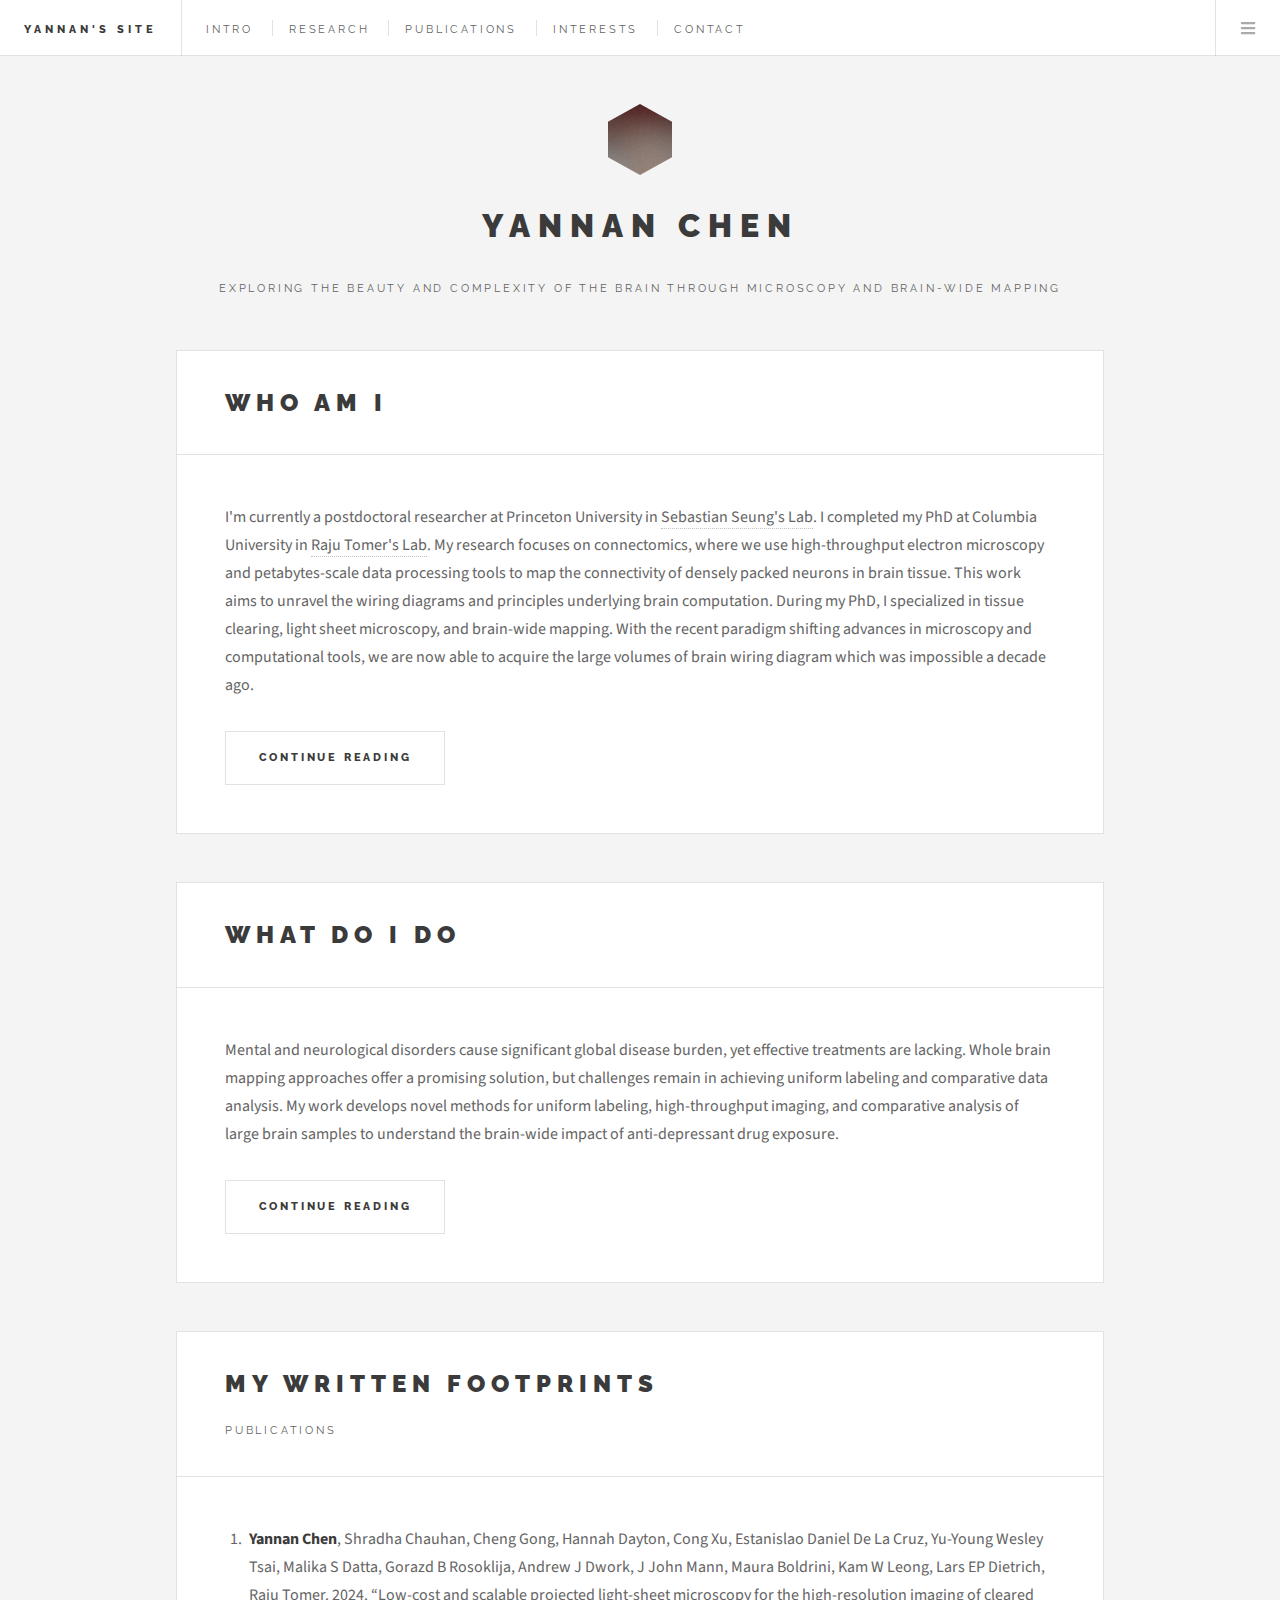
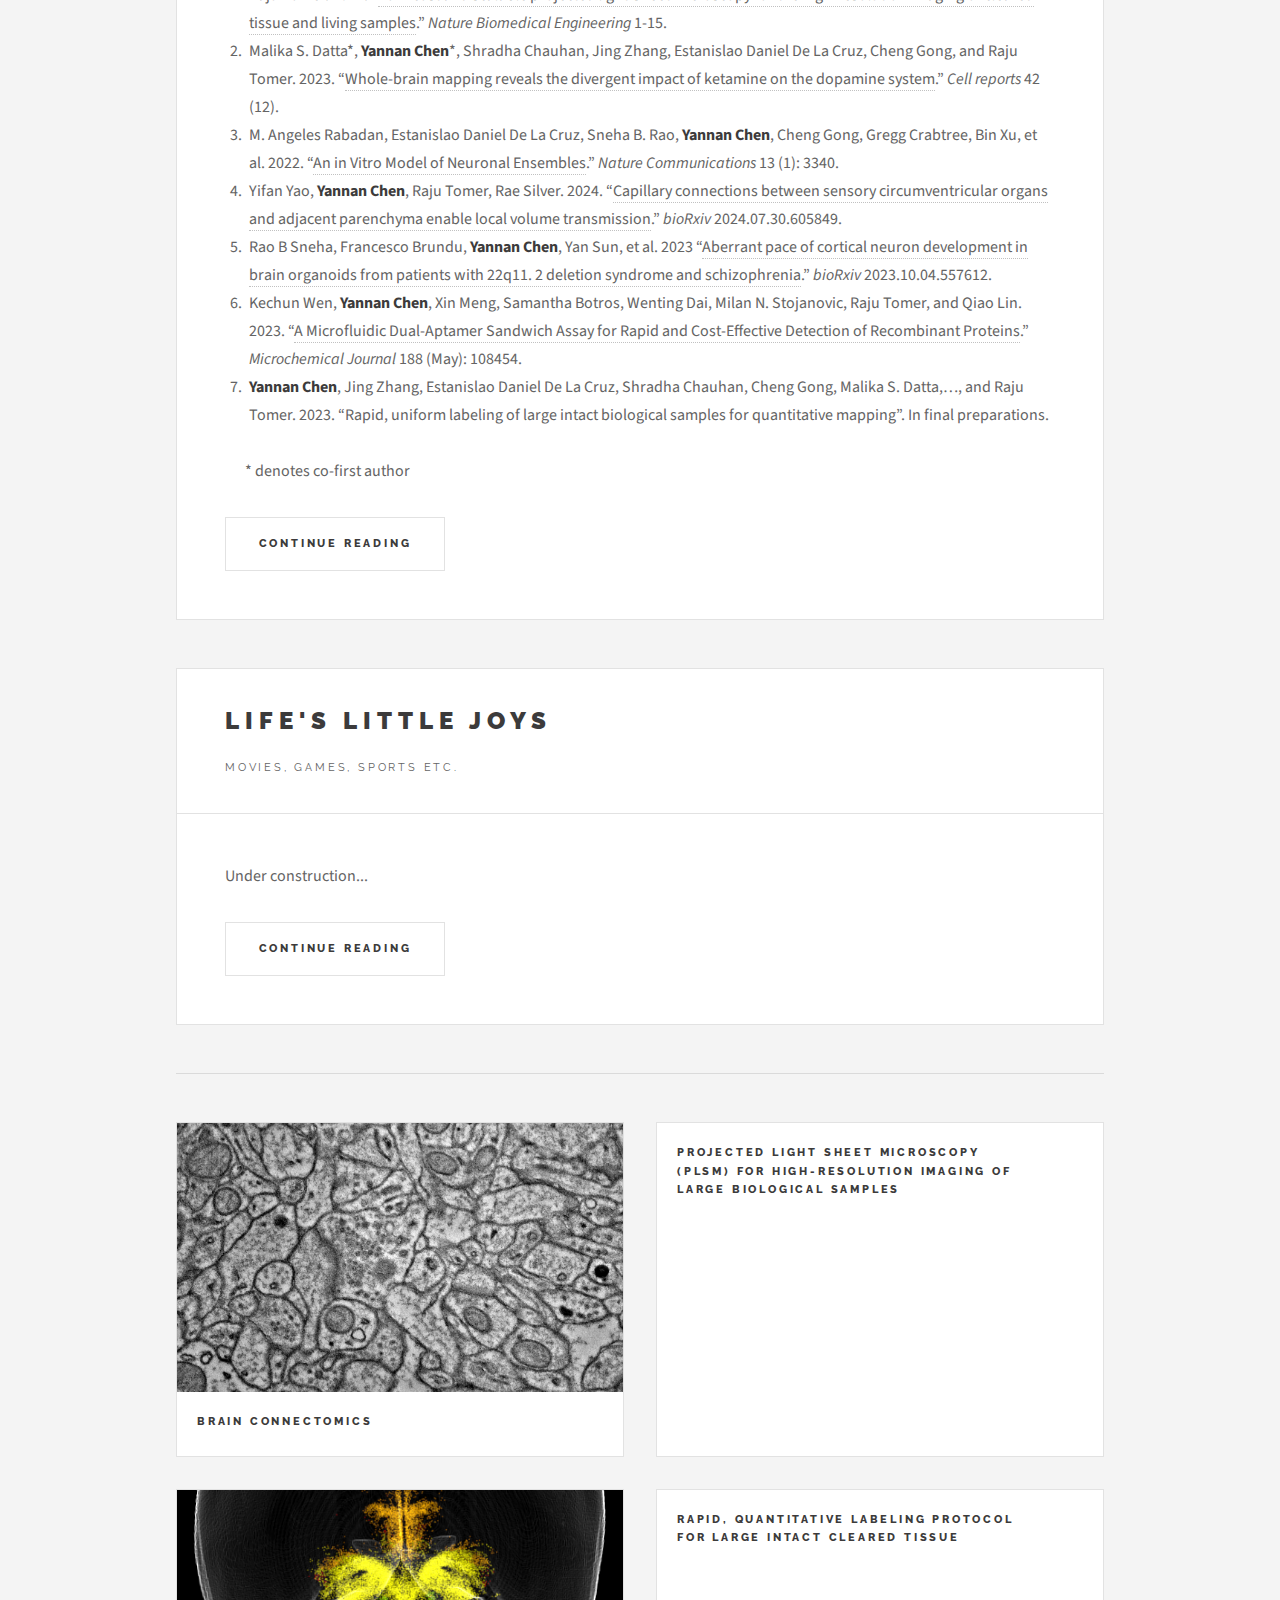
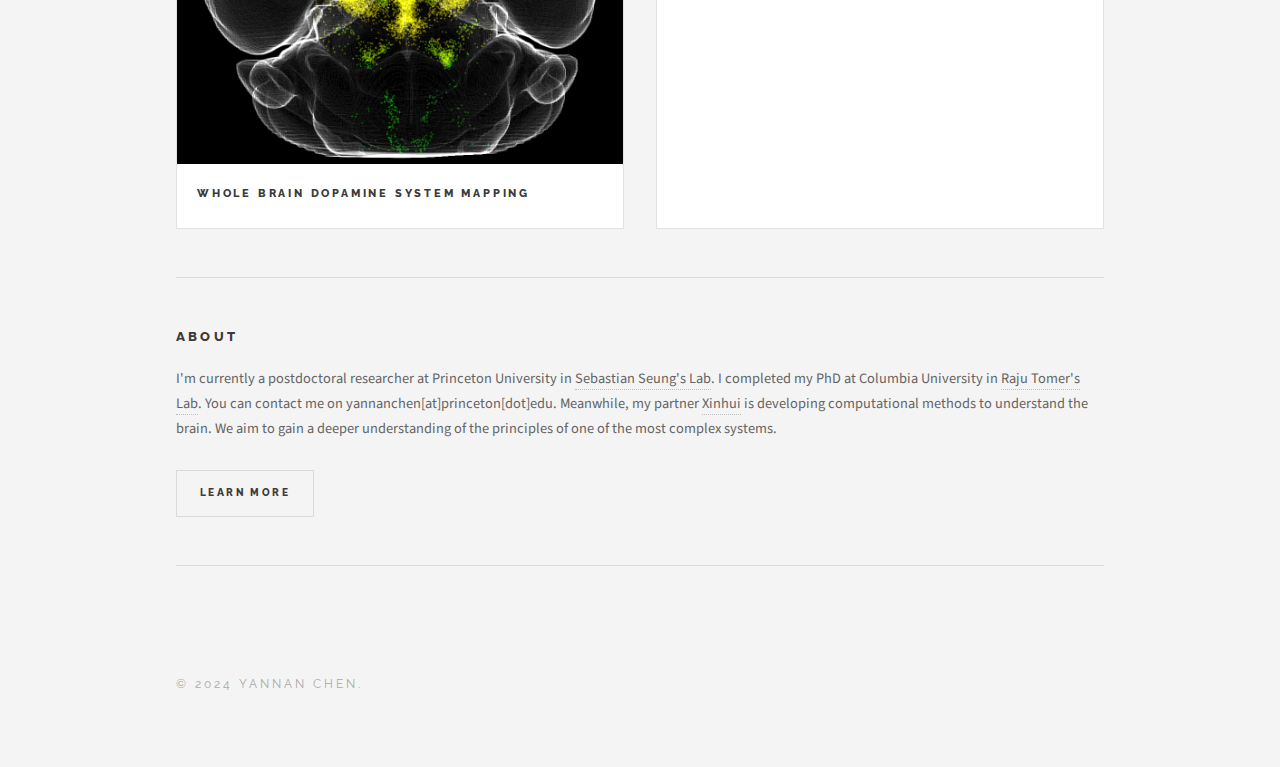
==== commit 2eda2f0e: "Fix arrangement bug" ====
--- a/index.html
+++ b/index.html
@@ -263,8 +263,9 @@
 						<!-- About -->
 							<section class="blurb">
 								<h2>About</h2>
+								<p>I'm currently a postdoctoral researcher at Princeton University in <a href="https://seunglab.org/">Sebastian Seung's Lab</a>. I completed my PhD at Columbia University in <a href="https://tomerlab.org/">Raju Tomer's Lab</a>. You can contact me on yannanchen[at]princeton[dot]edu. Meanwhile, my partner <a href="https://xinhuili.github.io/">Xinhui</a> is developing computational methods to understand the brain. We aim to gain a deeper understanding of the principles of one of the most complex systems.
+								</p>
 								<ul class="actions">
-									<p>I'm currently a postdoctoral researcher at Princeton University in <a href="https://seunglab.org/">Sebastian Seung's Lab</a>. I completed my PhD at Columbia University in <a href="https://tomerlab.org/">Raju Tomer's Lab</a>. You can contact me on yannanchen[at]princeton[dot]edu. Meanwhile, my partner <a href="https://xinhuili.github.io/">Xinhui</a> is developing computational methods to understand the brain. We aim to gain a deeper understanding of the principles of one of the most complex systems.</p>
 									<li><a href="intro.html" class="button">Learn More</a></li>
 								</ul>
 							</section>
